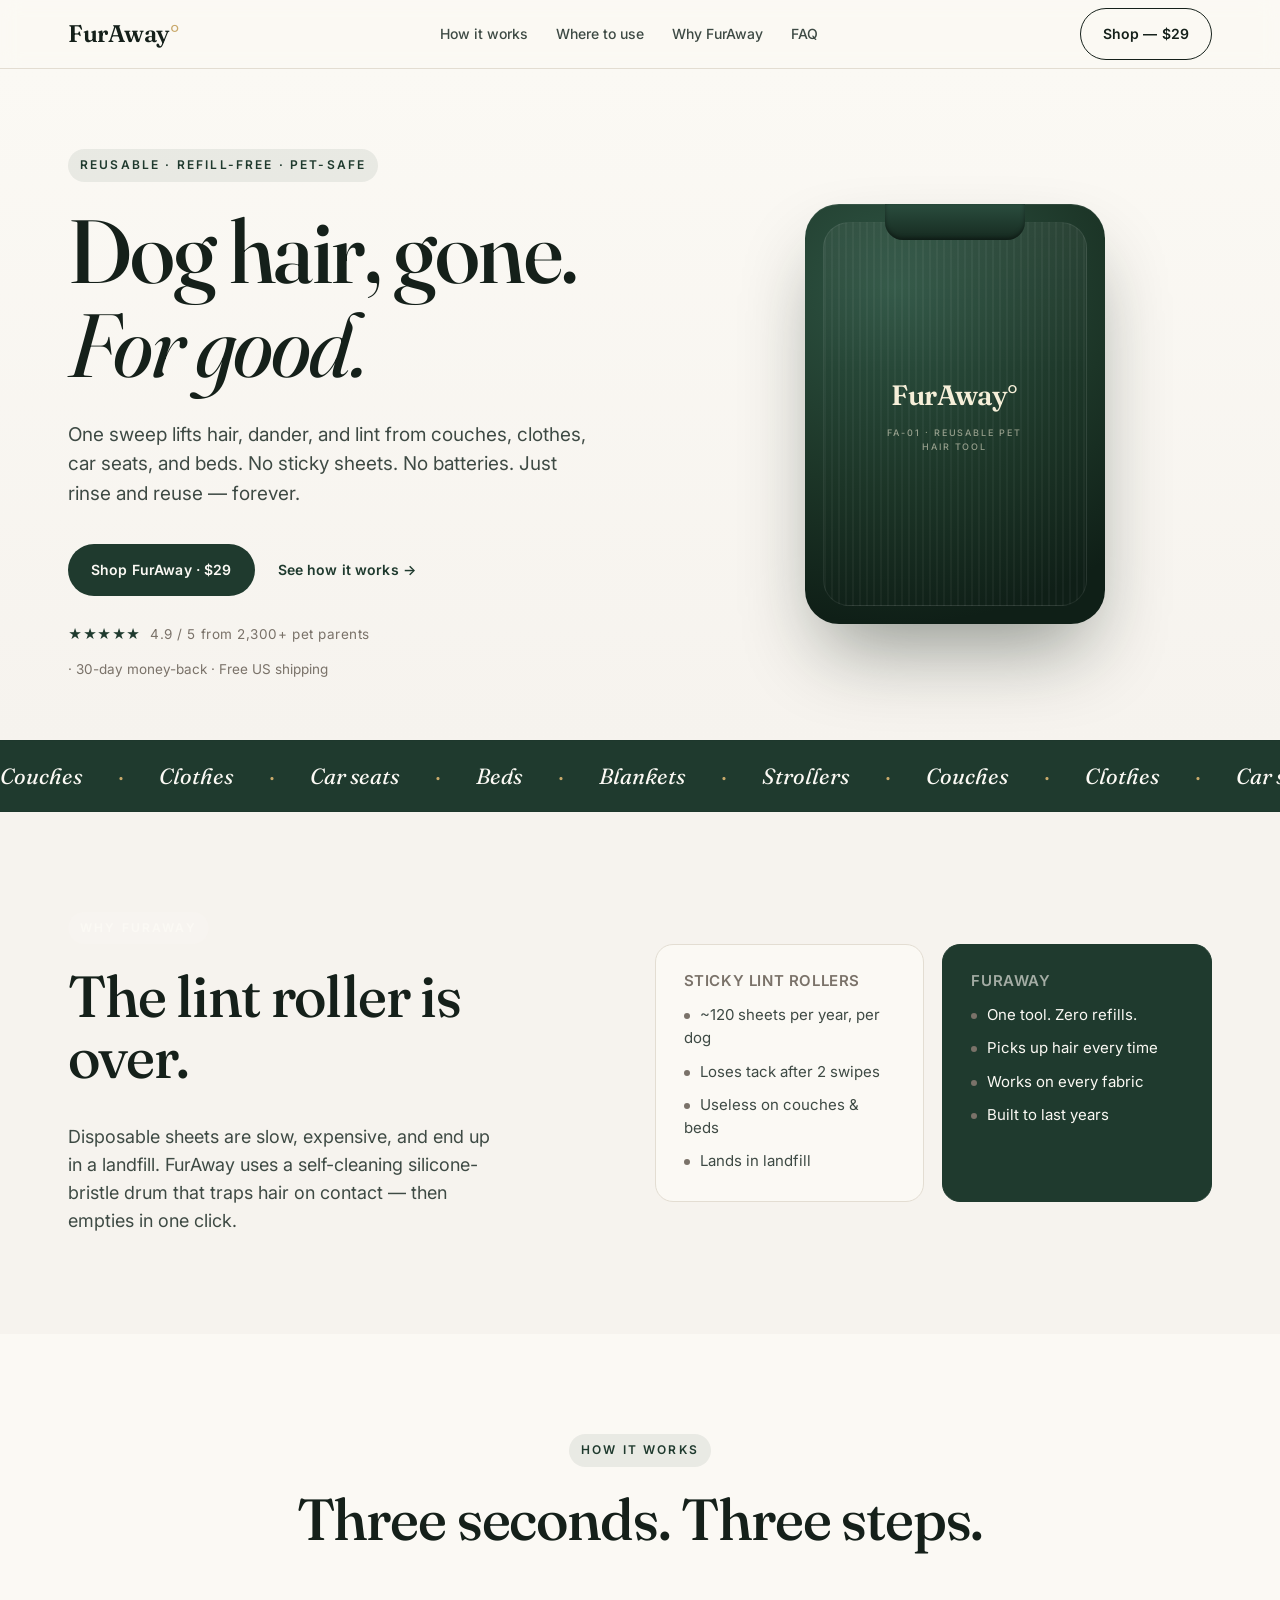
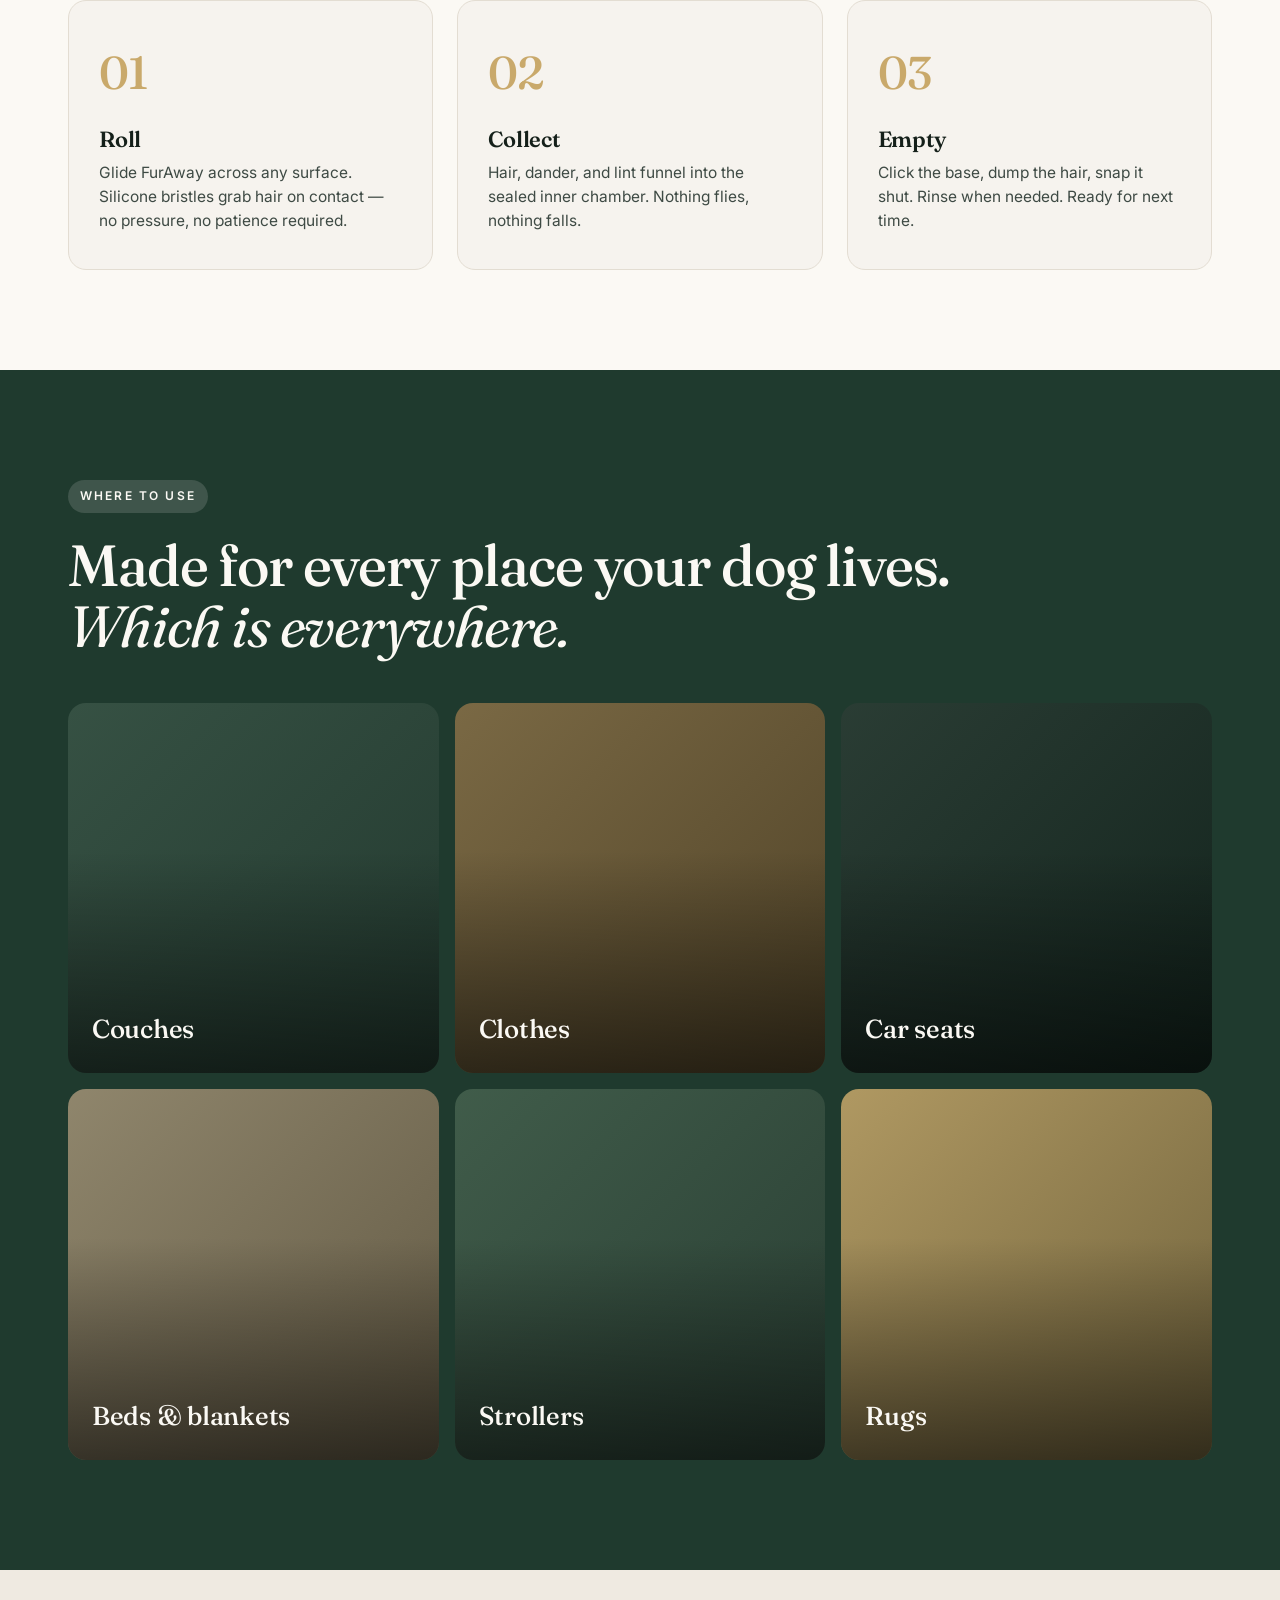
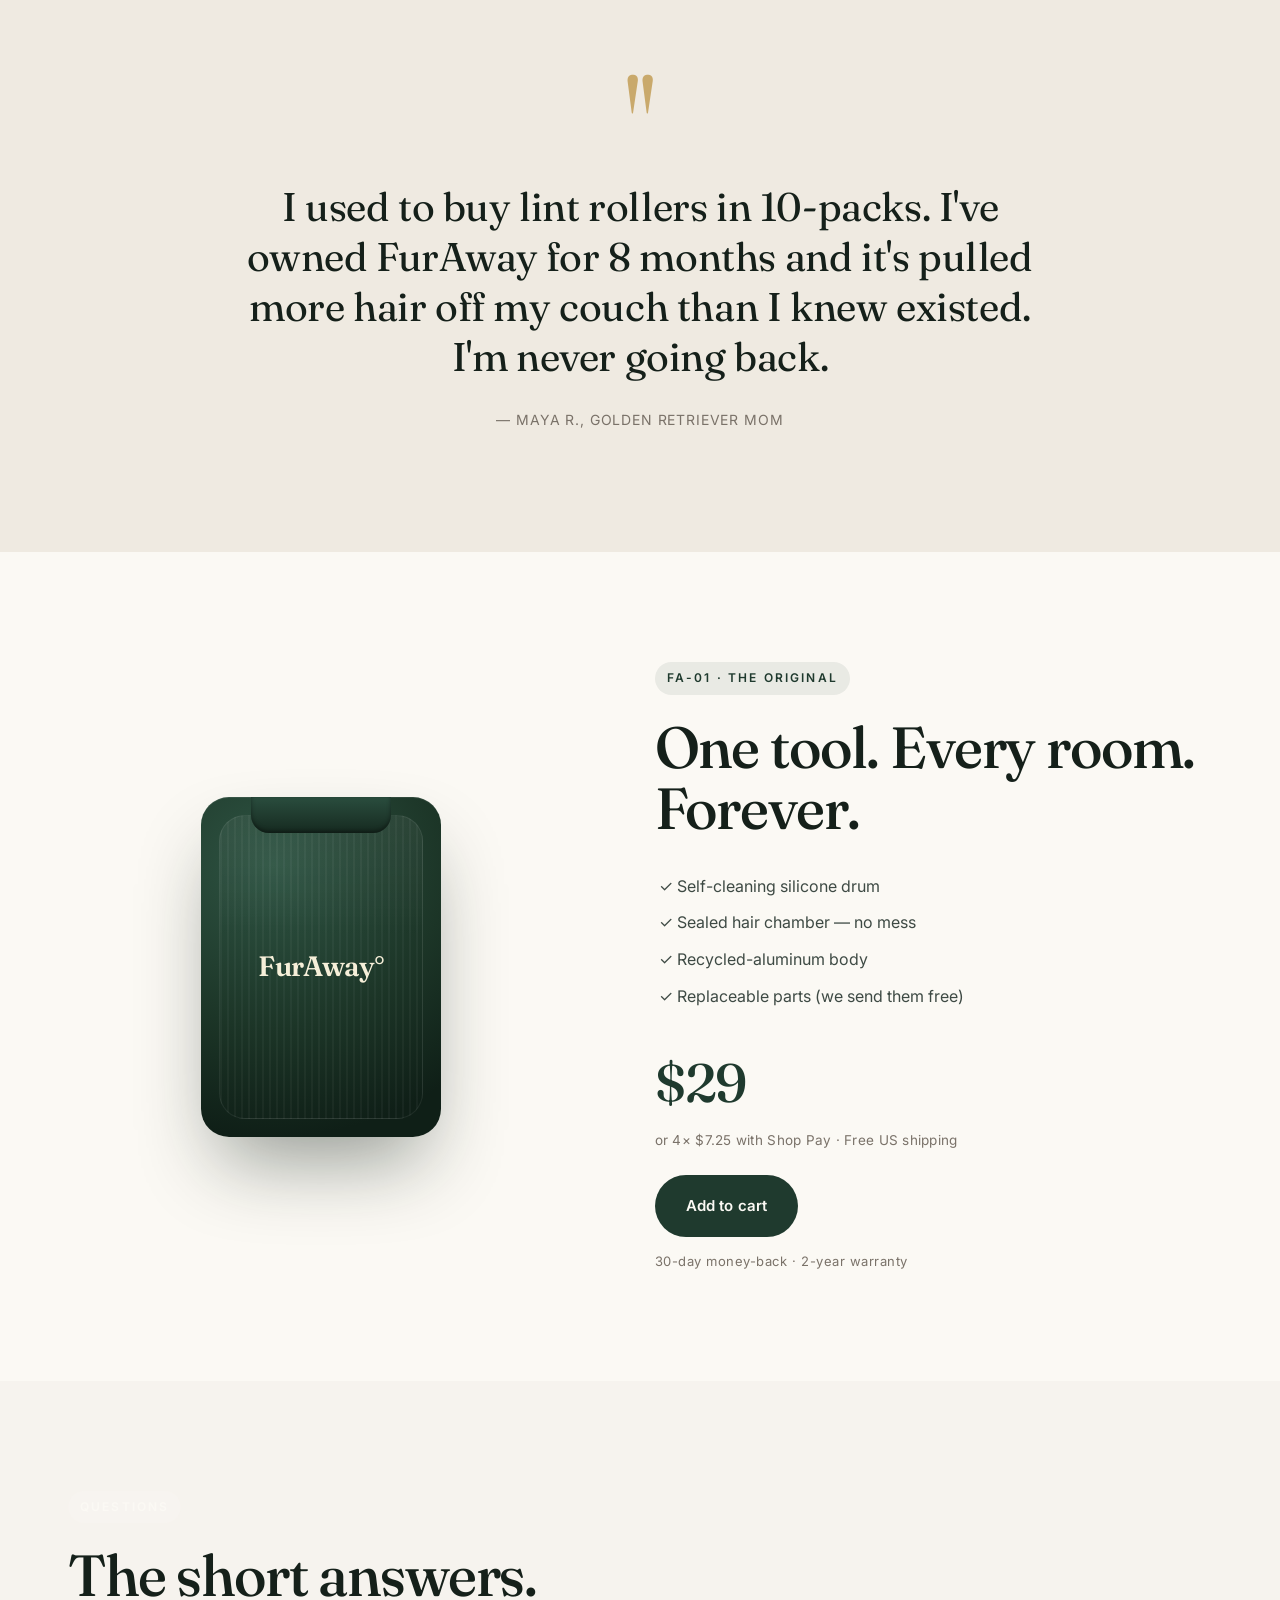
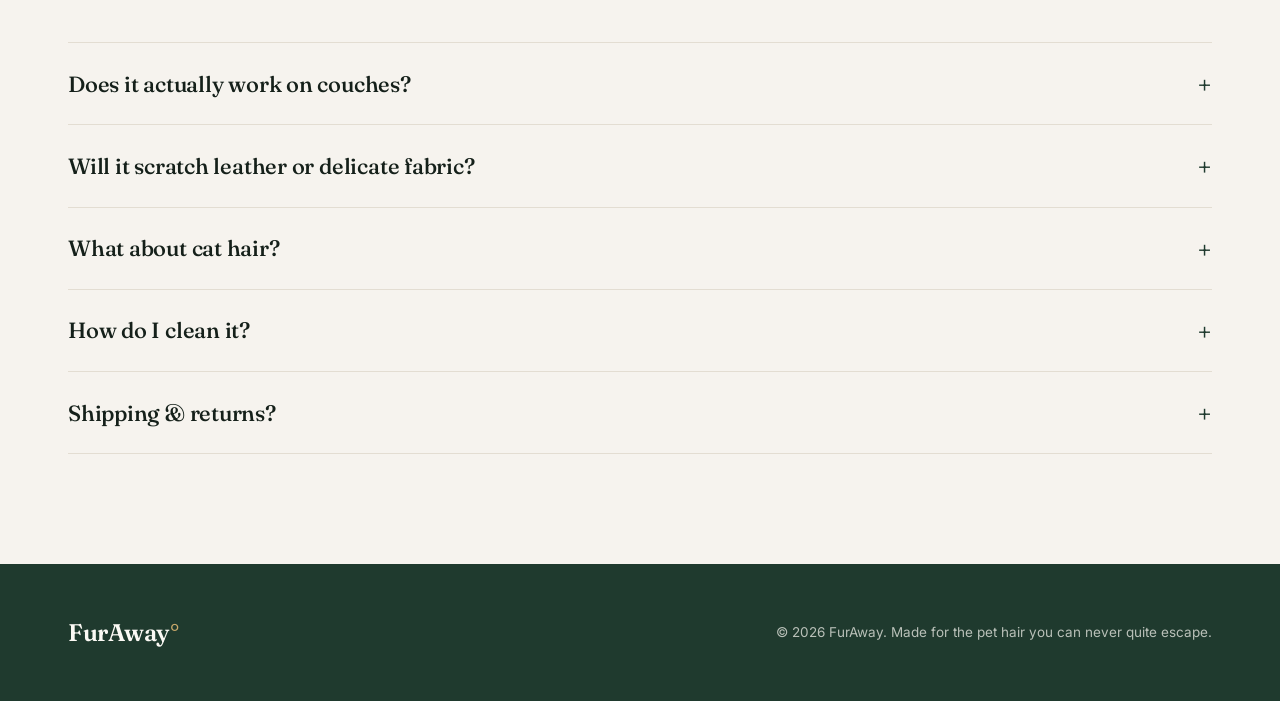
==== index.html @ 3147a6eb "Initial FurAway landing page" ====
<!doctype html>
<html lang="en">
<head>
<meta charset="utf-8" />
<meta name="viewport" content="width=device-width,initial-scale=1" />
<title>FurAway — The reusable dog hair remover</title>
<meta name="description" content="Lift dog hair, dander, and lint from couches, clothes, car seats, and beds. One reusable tool. Zero refills. Designed for everyday resets." />
<meta property="og:title" content="FurAway — Reusable dog hair remover" />
<meta property="og:description" content="One reusable tool. Zero refills. Lift dog hair from anywhere." />
<meta name="theme-color" content="#1f3a2e" />
<link rel="preconnect" href="https://fonts.googleapis.com">
<link rel="preconnect" href="https://fonts.gstatic.com" crossorigin>
<link href="https://fonts.googleapis.com/css2?family=Fraunces:opsz,wght@9..144,400;9..144,500;9..144,600;9..144,700&family=Inter:wght@400;500;600&display=swap" rel="stylesheet">
<link rel="stylesheet" href="styles.css" />
</head>
<body>

<header class="nav">
  <div class="wrap nav__inner">
    <a href="#" class="brand">FurAway<span>°</span></a>
    <nav class="nav__links" aria-label="Primary">
      <a href="#how">How it works</a>
      <a href="#uses">Where to use</a>
      <a href="#why">Why FurAway</a>
      <a href="#faq">FAQ</a>
    </nav>
    <a href="#buy" class="btn btn--ghost">Shop — $29</a>
  </div>
</header>

<main>

  <section class="hero">
    <div class="wrap hero__grid">
      <div class="hero__copy">
        <span class="eyebrow">Reusable · Refill-free · Pet-safe</span>
        <h1>Dog hair, gone.<br/><em>For good.</em></h1>
        <p class="lede">One sweep lifts hair, dander, and lint from couches, clothes, car seats, and beds. No sticky sheets. No batteries. Just rinse and reuse — forever.</p>
        <div class="cta">
          <a href="#buy" class="btn btn--primary">Shop FurAway · $29</a>
          <a href="#how" class="btn btn--text">See how it works →</a>
        </div>
        <ul class="trust">
          <li>★★★★★ <span>4.9 / 5 from 2,300+ pet parents</span></li>
          <li>· 30-day money-back · Free US shipping</li>
        </ul>
      </div>
      <div class="hero__art" aria-hidden="true">
        <div class="hero__product">
          <div class="hero__product-tube"></div>
          <div class="hero__product-cap"></div>
          <div class="hero__product-label">FurAway°<br/><span>FA-01 · Reusable Pet Hair Tool</span></div>
        </div>
      </div>
    </div>
  </section>

  <section class="marquee" aria-hidden="true">
    <div class="marquee__track">
      <span>Couches</span><span>·</span><span>Clothes</span><span>·</span><span>Car seats</span><span>·</span><span>Beds</span><span>·</span><span>Blankets</span><span>·</span><span>Strollers</span><span>·</span><span>Couches</span><span>·</span><span>Clothes</span><span>·</span><span>Car seats</span><span>·</span><span>Beds</span><span>·</span><span>Blankets</span><span>·</span><span>Strollers</span>
    </div>
  </section>

  <section id="why" class="why">
    <div class="wrap why__grid">
      <div class="why__head">
        <span class="eyebrow eyebrow--dark">Why FurAway</span>
        <h2>The lint roller is over.</h2>
        <p>Disposable sheets are slow, expensive, and end up in a landfill. FurAway uses a self-cleaning silicone-bristle drum that traps hair on contact — then empties in one click.</p>
      </div>
      <div class="why__compare">
        <div class="compare compare--bad">
          <h3>Sticky lint rollers</h3>
          <ul>
            <li>~120 sheets per year, per dog</li>
            <li>Loses tack after 2 swipes</li>
            <li>Useless on couches & beds</li>
            <li>Lands in landfill</li>
          </ul>
        </div>
        <div class="compare compare--good">
          <h3>FurAway</h3>
          <ul>
            <li>One tool. Zero refills.</li>
            <li>Picks up hair every time</li>
            <li>Works on every fabric</li>
            <li>Built to last years</li>
          </ul>
        </div>
      </div>
    </div>
  </section>

  <section id="how" class="how">
    <div class="wrap">
      <span class="eyebrow">How it works</span>
      <h2>Three seconds. Three steps.</h2>
      <div class="how__grid">
        <article class="step">
          <div class="step__num">01</div>
          <h3>Roll</h3>
          <p>Glide FurAway across any surface. Silicone bristles grab hair on contact — no pressure, no patience required.</p>
        </article>
        <article class="step">
          <div class="step__num">02</div>
          <h3>Collect</h3>
          <p>Hair, dander, and lint funnel into the sealed inner chamber. Nothing flies, nothing falls.</p>
        </article>
        <article class="step">
          <div class="step__num">03</div>
          <h3>Empty</h3>
          <p>Click the base, dump the hair, snap it shut. Rinse when needed. Ready for next time.</p>
        </article>
      </div>
    </div>
  </section>

  <section id="uses" class="uses">
    <div class="wrap">
      <span class="eyebrow eyebrow--dark">Where to use</span>
      <h2>Made for every place your dog lives.<br/><em>Which is everywhere.</em></h2>
      <div class="uses__grid">
        <div class="use use--couch"><span>Couches</span></div>
        <div class="use use--clothes"><span>Clothes</span></div>
        <div class="use use--car"><span>Car seats</span></div>
        <div class="use use--bed"><span>Beds & blankets</span></div>
        <div class="use use--stroller"><span>Strollers</span></div>
        <div class="use use--rugs"><span>Rugs</span></div>
      </div>
    </div>
  </section>

  <section class="quote">
    <div class="wrap">
      <p class="quote__mark">"</p>
      <blockquote>I used to buy lint rollers in 10-packs. I've owned FurAway for 8 months and it's pulled more hair off my couch than I knew existed. I'm never going back.</blockquote>
      <cite>— Maya R., golden retriever mom</cite>
    </div>
  </section>

  <section id="buy" class="buy">
    <div class="wrap buy__grid">
      <div class="buy__art" aria-hidden="true">
        <div class="hero__product hero__product--small">
          <div class="hero__product-tube"></div>
          <div class="hero__product-cap"></div>
          <div class="hero__product-label">FurAway°</div>
        </div>
      </div>
      <div class="buy__copy">
        <span class="eyebrow">FA-01 · The original</span>
        <h2>One tool. Every room. Forever.</h2>
        <ul class="features">
          <li>✓ Self-cleaning silicone drum</li>
          <li>✓ Sealed hair chamber — no mess</li>
          <li>✓ Recycled-aluminum body</li>
          <li>✓ Replaceable parts (we send them free)</li>
        </ul>
        <div class="price">
          <span class="price__amount">$29</span>
          <span class="price__sub">or 4× $7.25 with Shop Pay · Free US shipping</span>
        </div>
        <a href="#" class="btn btn--primary btn--lg">Add to cart</a>
        <p class="guarantee">30-day money-back · 2-year warranty</p>
      </div>
    </div>
  </section>

  <section id="faq" class="faq">
    <div class="wrap">
      <span class="eyebrow eyebrow--dark">Questions</span>
      <h2>The short answers.</h2>
      <details><summary>Does it actually work on couches?</summary><p>Yes — that's what we built it for. The silicone drum gets into woven and microfiber surfaces in a way sticky sheets physically can't.</p></details>
      <details><summary>Will it scratch leather or delicate fabric?</summary><p>No. The bristles are food-grade silicone — soft on every surface we've tested, including suede, leather, and cashmere.</p></details>
      <details><summary>What about cat hair?</summary><p>Same tool, same magic. Works on any pet hair.</p></details>
      <details><summary>How do I clean it?</summary><p>Click the base to dump. Rinse under warm water once a month. That's it.</p></details>
      <details><summary>Shipping & returns?</summary><p>Free US shipping, ships in 1 business day. 30-day money-back if it doesn't earn its spot in your home.</p></details>
    </div>
  </section>

</main>

<footer class="foot">
  <div class="wrap foot__inner">
    <div class="brand">FurAway<span>°</span></div>
    <p>© <span id="yr"></span> FurAway. Made for the pet hair you can never quite escape.</p>
  </div>
</footer>

<script>document.getElementById('yr').textContent = new Date().getFullYear();</script>
</body>
</html>
---- styles.css ----
:root{
  --bg:#f6f3ee;
  --bg-2:#efeae1;
  --ink:#15201a;
  --ink-soft:#3e4a44;
  --muted:#7a7269;
  --green:#1f3a2e;
  --green-2:#2a5142;
  --cream:#fbf9f4;
  --line:#e3ddd2;
  --accent:#c9a96b;
  --radius:18px;
  --maxw:1200px;
}
*{box-sizing:border-box;margin:0;padding:0}
html,body{background:var(--cream);color:var(--ink);-webkit-font-smoothing:antialiased}
body{font-family:'Inter',system-ui,sans-serif;font-size:17px;line-height:1.55}
img{max-width:100%;display:block}
a{color:inherit;text-decoration:none}
em{font-style:italic;font-family:'Fraunces',serif;font-weight:400}

.wrap{max-width:var(--maxw);margin:0 auto;padding:0 28px}

h1,h2,h3{font-family:'Fraunces',serif;font-weight:500;letter-spacing:-0.02em;line-height:1.05}
h1{font-size:clamp(48px,7vw,92px)}
h2{font-size:clamp(34px,4.6vw,58px);margin-bottom:.6em}
h3{font-size:22px;font-weight:600;letter-spacing:-0.01em}

.eyebrow{display:inline-block;font-size:12px;font-weight:600;letter-spacing:.18em;text-transform:uppercase;color:var(--green);background:rgba(31,58,46,.08);padding:7px 12px;border-radius:999px;margin-bottom:22px}
.eyebrow--dark{color:var(--cream);background:rgba(251,249,244,.14)}

/* Nav */
.nav{position:sticky;top:0;z-index:50;background:rgba(251,249,244,.85);backdrop-filter:saturate(140%) blur(10px);border-bottom:1px solid var(--line)}
.nav__inner{display:flex;align-items:center;justify-content:space-between;height:68px}
.brand{font-family:'Fraunces',serif;font-size:24px;font-weight:600;letter-spacing:-.02em}
.brand span{color:var(--accent)}
.nav__links{display:flex;gap:28px;font-size:14px;font-weight:500;color:var(--ink-soft)}
.nav__links a:hover{color:var(--green)}
@media (max-width:780px){.nav__links{display:none}}

/* Buttons */
.btn{display:inline-flex;align-items:center;gap:10px;padding:14px 22px;border-radius:999px;font-weight:600;font-size:14px;letter-spacing:.01em;transition:transform .15s ease, background .2s ease;border:1px solid transparent;white-space:nowrap}
.btn:hover{transform:translateY(-1px)}
.btn--primary{background:var(--green);color:var(--cream)}
.btn--primary:hover{background:var(--green-2)}
.btn--ghost{border-color:var(--ink);color:var(--ink)}
.btn--ghost:hover{background:var(--ink);color:var(--cream)}
.btn--text{color:var(--green);padding:14px 4px}
.btn--text:hover{color:var(--ink)}
.btn--lg{padding:18px 30px;font-size:15px}

/* Hero */
.hero{padding:80px 0 60px;background:linear-gradient(180deg,var(--cream) 0%,var(--bg) 100%)}
.hero__grid{display:grid;grid-template-columns:1.05fr .95fr;gap:60px;align-items:center}
.hero h1{margin-bottom:28px}
.lede{font-size:19px;color:var(--ink-soft);max-width:520px;margin-bottom:36px}
.cta{display:flex;gap:18px;align-items:center;flex-wrap:wrap;margin-bottom:28px}
.trust{list-style:none;display:flex;gap:14px;flex-wrap:wrap;color:var(--muted);font-size:13.5px}
.trust li:first-child{color:var(--green);font-weight:600;letter-spacing:.04em}
.trust span{color:var(--muted);font-weight:400;margin-left:6px}
@media (max-width:880px){.hero__grid{grid-template-columns:1fr;gap:40px}}

/* Product mockup */
.hero__art{display:flex;justify-content:center;align-items:center}
.hero__product{position:relative;width:300px;height:420px;border-radius:34px;background:radial-gradient(120% 80% at 30% 20%,#2f5544 0%,#1c3527 60%,#0f1f17 100%);box-shadow:0 40px 80px -20px rgba(15,31,23,.45),inset 0 1px 0 rgba(255,255,255,.08);overflow:hidden}
.hero__product--small{width:240px;height:340px;border-radius:28px}
.hero__product-tube{position:absolute;inset:18px;border-radius:26px;background:linear-gradient(180deg,rgba(255,255,255,.06),rgba(255,255,255,0) 40%),repeating-linear-gradient(90deg,rgba(255,255,255,.04) 0 2px,transparent 2px 7px);border:1px solid rgba(255,255,255,.07)}
.hero__product-cap{position:absolute;top:0;left:50%;transform:translateX(-50%);width:140px;height:36px;background:linear-gradient(180deg,#2a4d3e,#162a20);border-radius:0 0 18px 18px;box-shadow:inset 0 -2px 4px rgba(0,0,0,.4)}
.hero__product-label{position:absolute;left:50%;top:50%;transform:translate(-50%,-50%);color:#f6efd9;text-align:center;font-family:'Fraunces',serif;font-size:28px;font-weight:600;letter-spacing:-.02em}
.hero__product-label span{display:block;margin-top:8px;font-family:'Inter',sans-serif;font-size:9px;letter-spacing:.22em;font-weight:500;color:rgba(246,239,217,.55);text-transform:uppercase}

/* Marquee */
.marquee{background:var(--green);color:var(--cream);overflow:hidden;padding:18px 0;border-top:1px solid rgba(0,0,0,.05);border-bottom:1px solid rgba(0,0,0,.05)}
.marquee__track{display:flex;gap:36px;font-family:'Fraunces',serif;font-size:22px;font-style:italic;white-space:nowrap;animation:scroll 28s linear infinite}
.marquee__track span:nth-child(even){color:var(--accent);font-style:normal}
@keyframes scroll{from{transform:translateX(0)}to{transform:translateX(-50%)}}

/* Why */
.why{padding:100px 0;background:var(--bg)}
.why__grid{display:grid;grid-template-columns:1fr 1.1fr;gap:80px;align-items:center}
.why__head p{color:var(--ink-soft);font-size:18px;max-width:440px;margin-top:18px}
.why__compare{display:grid;grid-template-columns:1fr 1fr;gap:18px}
.compare{padding:28px;border-radius:var(--radius);background:var(--cream);border:1px solid var(--line)}
.compare h3{margin-bottom:14px;font-family:'Inter',sans-serif;font-size:15px;font-weight:600;letter-spacing:.04em;text-transform:uppercase;color:var(--muted)}
.compare ul{list-style:none;display:flex;flex-direction:column;gap:10px;font-size:15px;color:var(--ink-soft)}
.compare ul li::before{content:"";display:inline-block;width:6px;height:6px;border-radius:50%;margin-right:10px;vertical-align:middle;background:var(--muted)}
.compare--good{background:var(--green);color:var(--cream);border-color:var(--green)}
.compare--good h3{color:rgba(251,249,244,.6)}
.compare--good ul{color:var(--cream)}
.compare--good li::before{background:var(--accent)}
@media (max-width:880px){.why__grid{grid-template-columns:1fr;gap:40px}.why__compare{grid-template-columns:1fr}}

/* How */
.how{padding:100px 0;text-align:center}
.how__grid{display:grid;grid-template-columns:repeat(3,1fr);gap:24px;margin-top:50px;text-align:left}
.step{padding:36px 30px;background:var(--bg);border-radius:var(--radius);border:1px solid var(--line)}
.step__num{font-family:'Fraunces',serif;font-size:46px;font-weight:500;color:var(--accent);margin-bottom:20px;letter-spacing:-.02em}
.step h3{margin-bottom:10px}
.step p{color:var(--ink-soft);font-size:15.5px}
@media (max-width:880px){.how__grid{grid-template-columns:1fr}}

/* Uses */
.uses{padding:110px 0;background:var(--green);color:var(--cream)}
.uses h2{color:var(--cream)}
.uses__grid{display:grid;grid-template-columns:repeat(3,1fr);gap:16px;margin-top:46px}
.use{aspect-ratio:1/1;border-radius:var(--radius);padding:24px;display:flex;align-items:flex-end;position:relative;overflow:hidden;color:var(--cream);font-family:'Fraunces',serif;font-size:26px;font-weight:500;letter-spacing:-.01em}
.use::before{content:"";position:absolute;inset:0;opacity:.85}
.use::after{content:"";position:absolute;inset:0;background:linear-gradient(180deg,transparent 40%,rgba(0,0,0,.55) 100%)}
.use span{position:relative;z-index:1}
.use--couch::before{background:linear-gradient(135deg,#3a5547,#243a30)}
.use--clothes::before{background:linear-gradient(135deg,#8a7148,#594527)}
.use--car::before{background:linear-gradient(135deg,#2c3d35,#11201a)}
.use--bed::before{background:linear-gradient(135deg,#a39377,#6e5f48)}
.use--stroller::before{background:linear-gradient(135deg,#46624f,#2b3f34)}
.use--rugs::before{background:linear-gradient(135deg,#c9a96b,#7e6a3f)}
@media (max-width:880px){.uses__grid{grid-template-columns:repeat(2,1fr)}}

/* Quote */
.quote{padding:120px 0;background:var(--bg-2);text-align:center}
.quote__mark{font-family:'Fraunces',serif;font-size:120px;line-height:.6;color:var(--accent);margin-bottom:20px}
blockquote{font-family:'Fraunces',serif;font-size:clamp(26px,3.4vw,40px);font-weight:400;line-height:1.25;max-width:820px;margin:0 auto 24px;letter-spacing:-.01em}
cite{font-style:normal;font-size:14px;letter-spacing:.06em;text-transform:uppercase;color:var(--muted)}

/* Buy */
.buy{padding:110px 0;background:var(--cream)}
.buy__grid{display:grid;grid-template-columns:1fr 1.1fr;gap:80px;align-items:center}
.buy__art{display:flex;justify-content:center}
.features{list-style:none;display:flex;flex-direction:column;gap:12px;margin:18px 0 32px;font-size:16px;color:var(--ink-soft)}
.features li{padding-left:4px}
.price{margin-bottom:24px}
.price__amount{font-family:'Fraunces',serif;font-size:54px;font-weight:500;color:var(--green);letter-spacing:-.02em}
.price__sub{display:block;font-size:13.5px;color:var(--muted);margin-top:6px;letter-spacing:.02em}
.guarantee{margin-top:14px;font-size:13px;color:var(--muted);letter-spacing:.04em}
@media (max-width:880px){.buy__grid{grid-template-columns:1fr;gap:40px}}

/* FAQ */
.faq{padding:110px 0;background:var(--bg)}
.faq h2{margin-bottom:36px}
details{border-top:1px solid var(--line);padding:22px 0;cursor:pointer}
details:last-of-type{border-bottom:1px solid var(--line)}
summary{font-family:'Fraunces',serif;font-size:22px;font-weight:500;letter-spacing:-.01em;list-style:none;display:flex;justify-content:space-between;align-items:center}
summary::after{content:"+";font-family:'Inter',sans-serif;font-size:24px;font-weight:300;color:var(--green);transition:transform .2s}
details[open] summary::after{transform:rotate(45deg)}
details p{margin-top:14px;color:var(--ink-soft);max-width:760px;font-size:16px}

/* Footer */
.foot{background:var(--green);color:rgba(251,249,244,.7);padding:50px 0}
.foot__inner{display:flex;justify-content:space-between;align-items:center;gap:20px;flex-wrap:wrap}
.foot .brand{color:var(--cream)}
.foot p{font-size:13.5px}
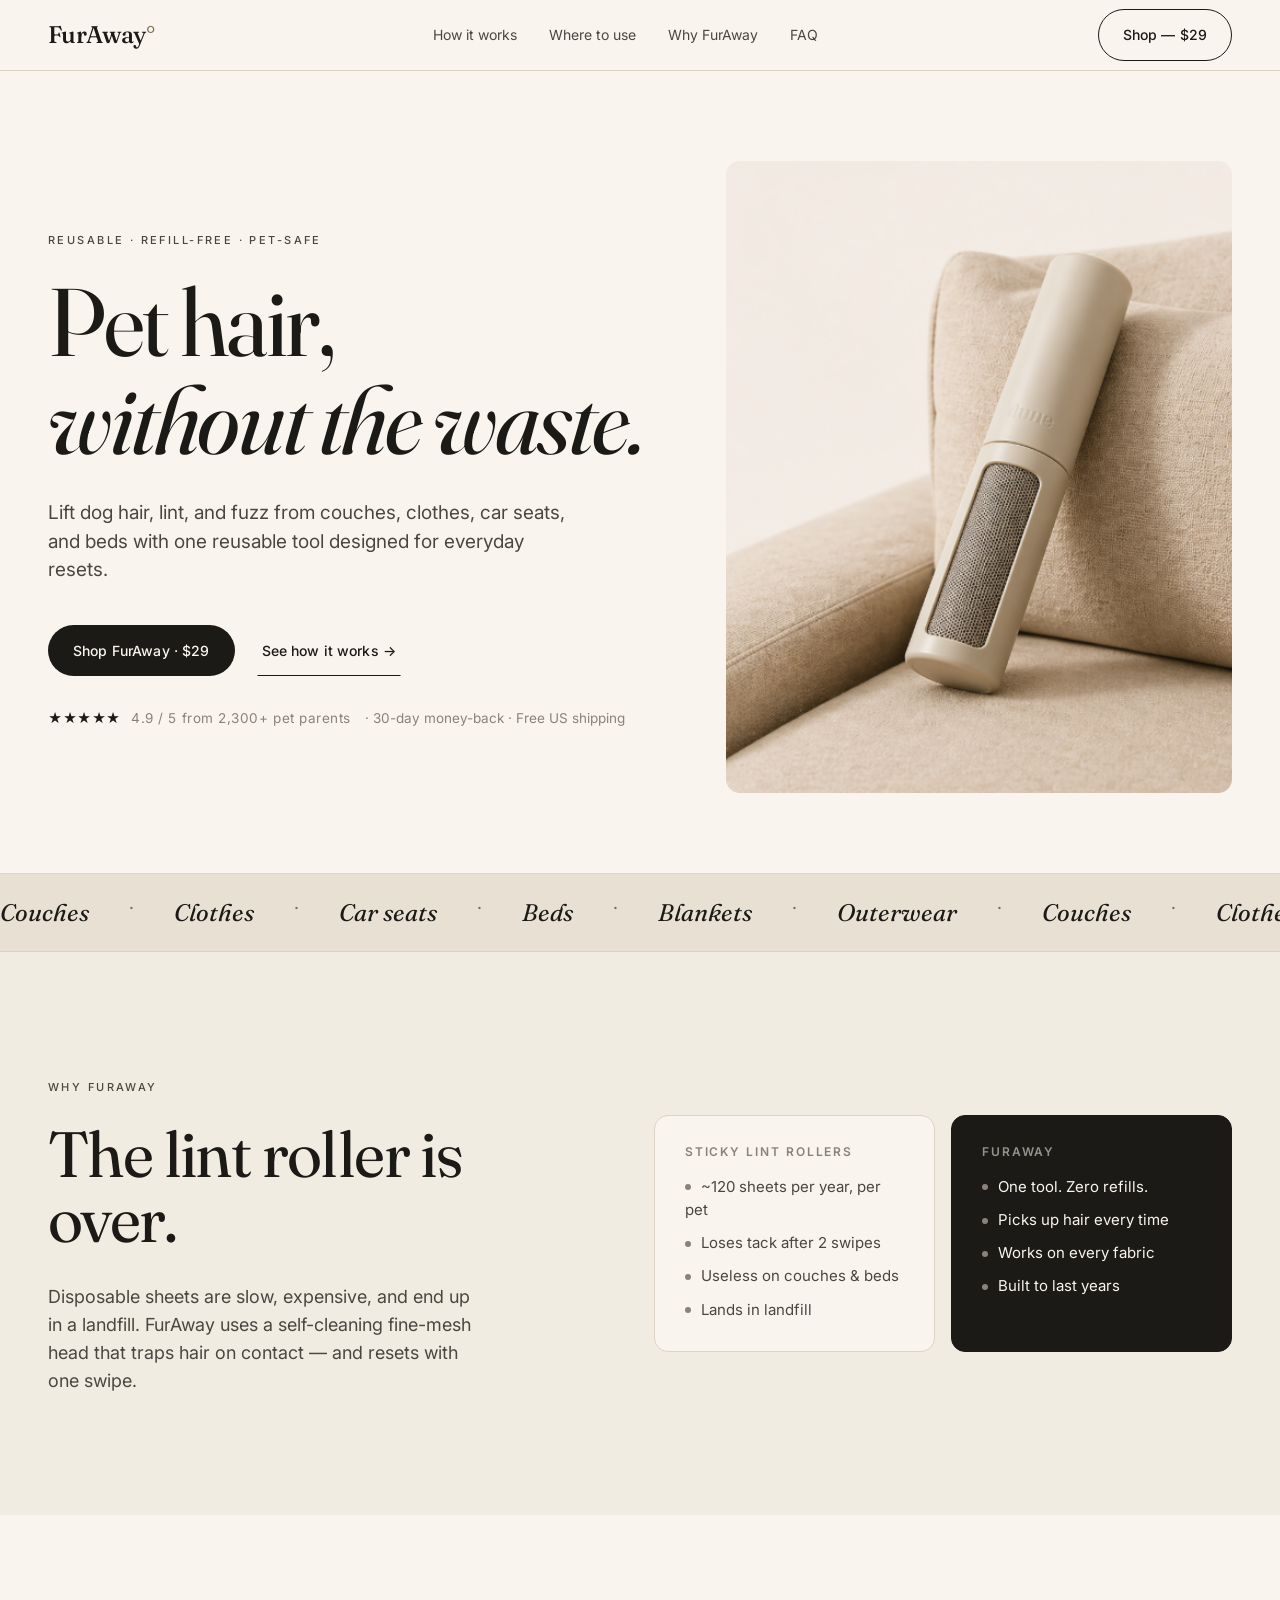
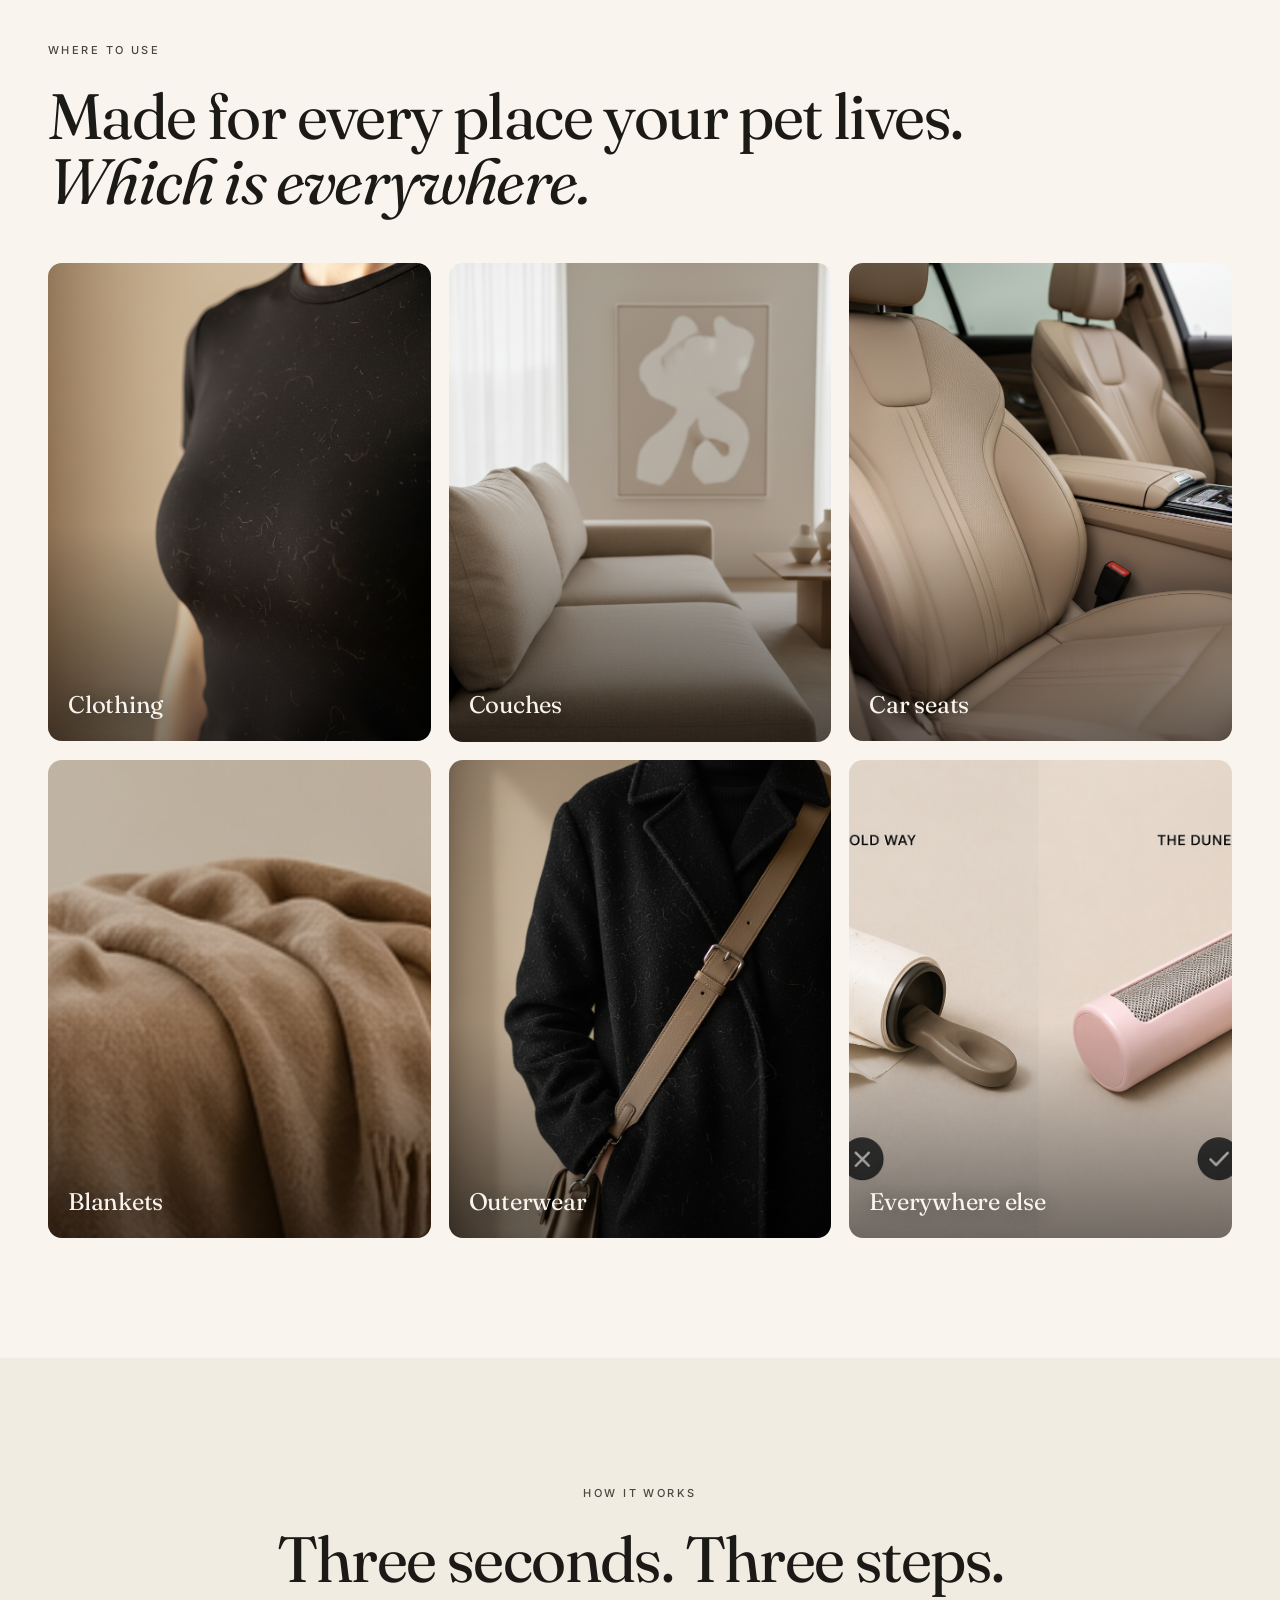
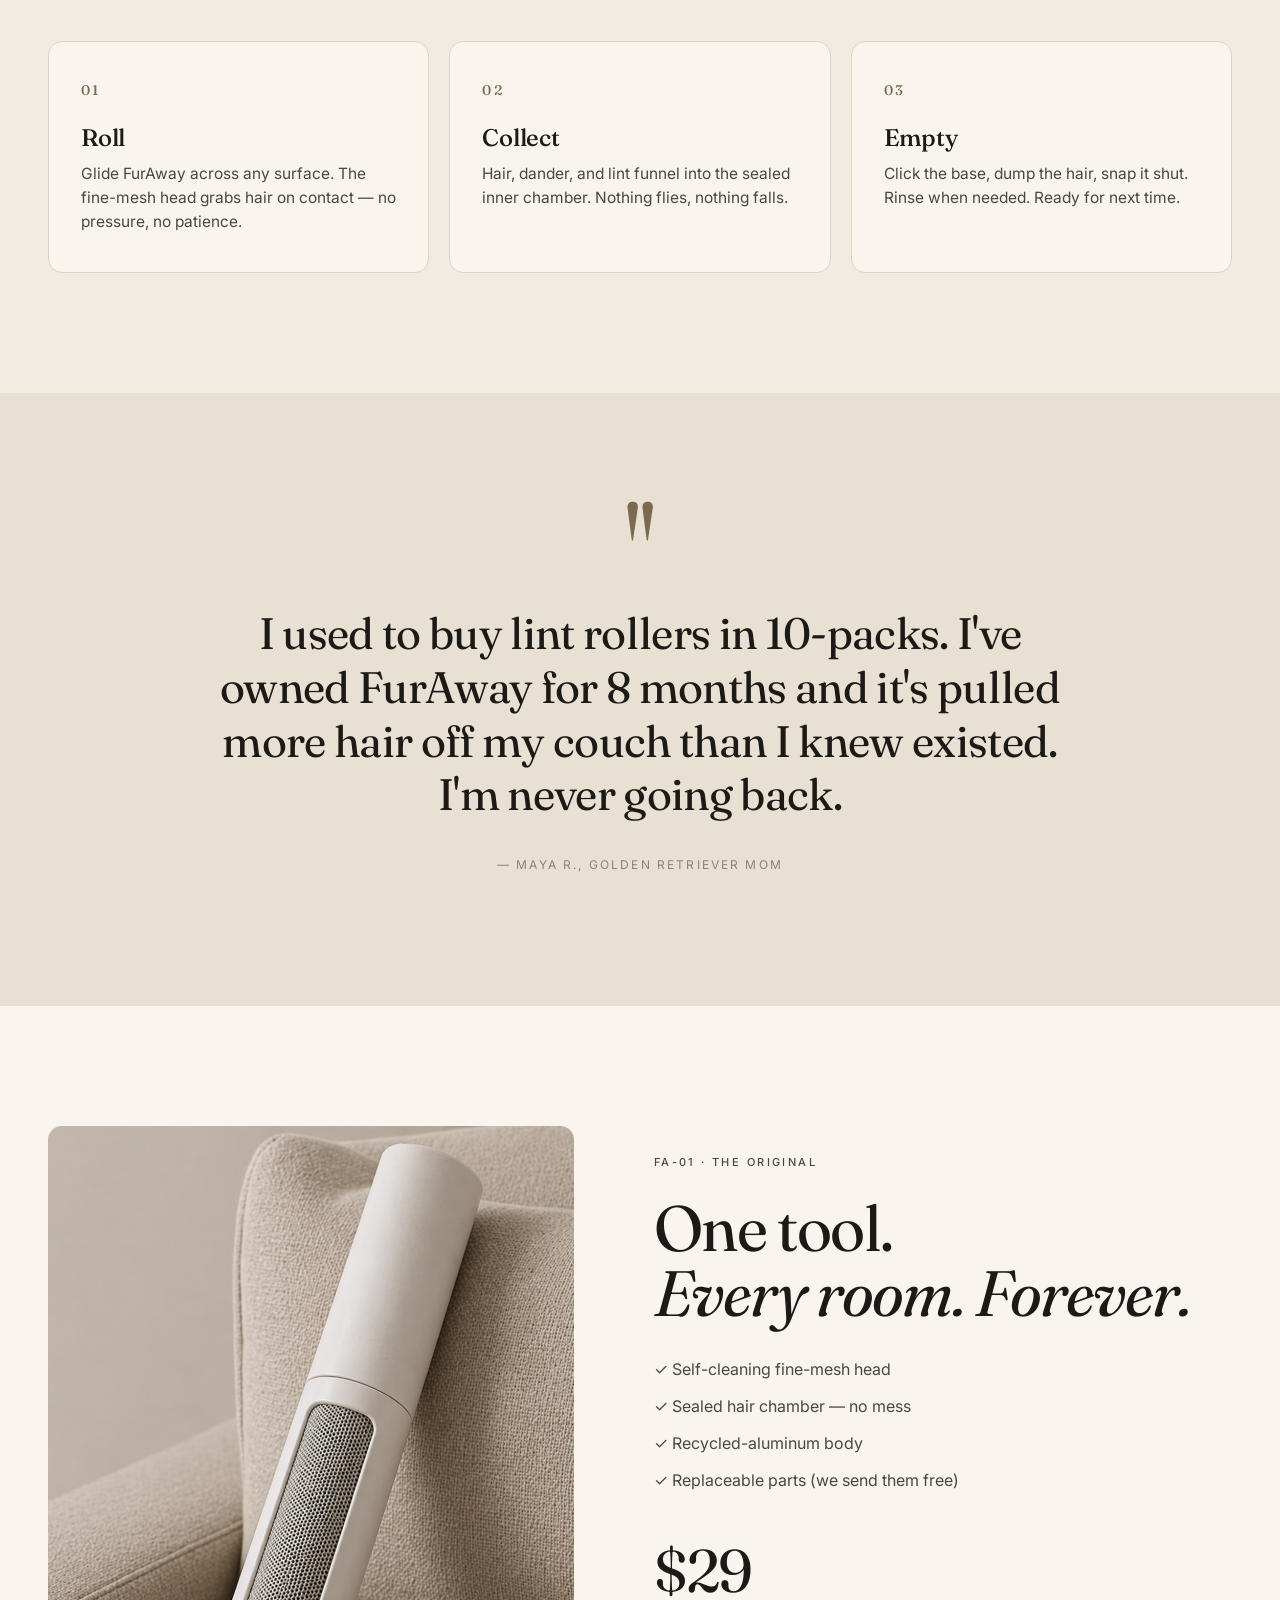
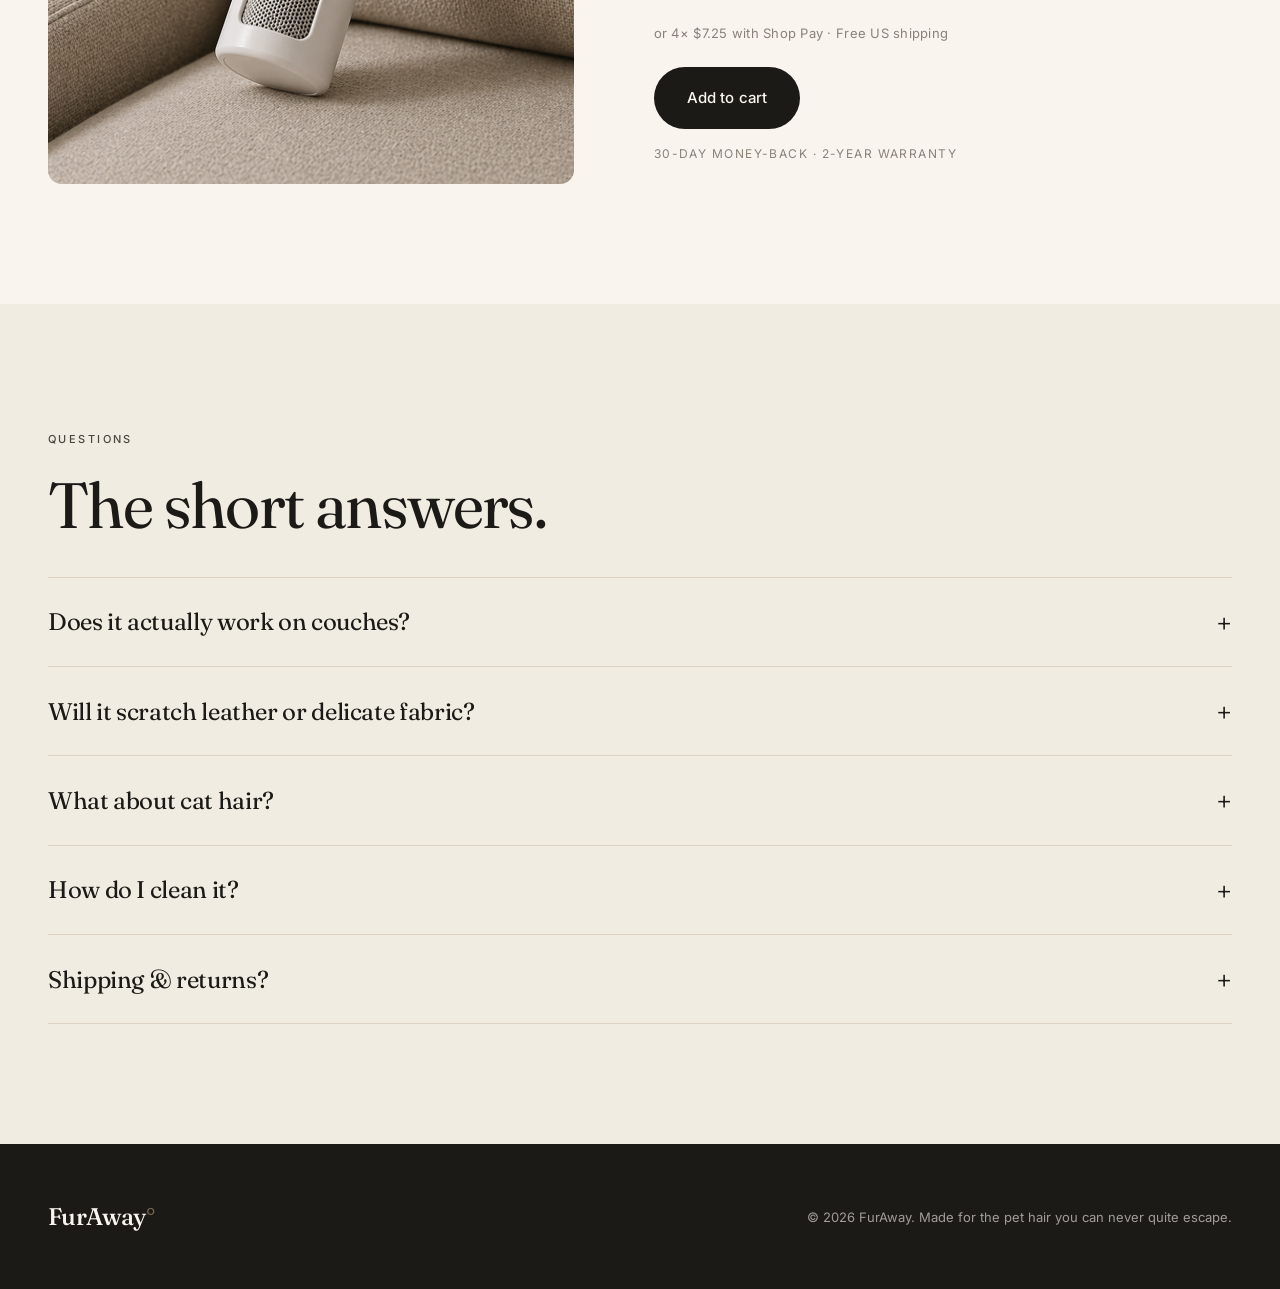
==== commit 97c20e0d: "Add product imagery and retune palette to cream/beige aesthetic" ====
--- a/index.html
+++ b/index.html
@@ -3,14 +3,15 @@
 <head>
 <meta charset="utf-8" />
 <meta name="viewport" content="width=device-width,initial-scale=1" />
-<title>FurAway — The reusable dog hair remover</title>
-<meta name="description" content="Lift dog hair, dander, and lint from couches, clothes, car seats, and beds. One reusable tool. Zero refills. Designed for everyday resets." />
-<meta property="og:title" content="FurAway — Reusable dog hair remover" />
-<meta property="og:description" content="One reusable tool. Zero refills. Lift dog hair from anywhere." />
-<meta name="theme-color" content="#1f3a2e" />
+<title>FurAway — The reusable pet hair remover</title>
+<meta name="description" content="Lift dog hair, dander, and lint from couches, clothes, car seats, and beds. One reusable tool. Zero refills." />
+<meta property="og:title" content="FurAway — Reusable pet hair remover" />
+<meta property="og:description" content="One reusable tool. Zero refills. Lift pet hair from anywhere." />
+<meta property="og:image" content="img/hero.png" />
+<meta name="theme-color" content="#e8e0d3" />
 <link rel="preconnect" href="https://fonts.googleapis.com">
 <link rel="preconnect" href="https://fonts.gstatic.com" crossorigin>
-<link href="https://fonts.googleapis.com/css2?family=Fraunces:opsz,wght@9..144,400;9..144,500;9..144,600;9..144,700&family=Inter:wght@400;500;600&display=swap" rel="stylesheet">
+<link href="https://fonts.googleapis.com/css2?family=Fraunces:opsz,wght@9..144,400;9..144,500;9..144,600&family=Inter:wght@400;500;600&display=swap" rel="stylesheet">
 <link rel="stylesheet" href="styles.css" />
 </head>
 <body>
@@ -34,8 +35,8 @@
     <div class="wrap hero__grid">
       <div class="hero__copy">
         <span class="eyebrow">Reusable · Refill-free · Pet-safe</span>
-        <h1>Dog hair, gone.<br/><em>For good.</em></h1>
-        <p class="lede">One sweep lifts hair, dander, and lint from couches, clothes, car seats, and beds. No sticky sheets. No batteries. Just rinse and reuse — forever.</p>
+        <h1>Pet hair,<br/><em>without the waste.</em></h1>
+        <p class="lede">Lift dog hair, lint, and fuzz from couches, clothes, car seats, and beds with one reusable tool designed for everyday resets.</p>
         <div class="cta">
           <a href="#buy" class="btn btn--primary">Shop FurAway · $29</a>
           <a href="#how" class="btn btn--text">See how it works →</a>
@@ -45,34 +46,30 @@
           <li>· 30-day money-back · Free US shipping</li>
         </ul>
       </div>
-      <div class="hero__art" aria-hidden="true">
-        <div class="hero__product">
-          <div class="hero__product-tube"></div>
-          <div class="hero__product-cap"></div>
-          <div class="hero__product-label">FurAway°<br/><span>FA-01 · Reusable Pet Hair Tool</span></div>
-        </div>
+      <div class="hero__art">
+        <img src="img/hero.png" alt="FurAway reusable pet hair remover on a cream couch" />
       </div>
     </div>
   </section>
 
   <section class="marquee" aria-hidden="true">
     <div class="marquee__track">
-      <span>Couches</span><span>·</span><span>Clothes</span><span>·</span><span>Car seats</span><span>·</span><span>Beds</span><span>·</span><span>Blankets</span><span>·</span><span>Strollers</span><span>·</span><span>Couches</span><span>·</span><span>Clothes</span><span>·</span><span>Car seats</span><span>·</span><span>Beds</span><span>·</span><span>Blankets</span><span>·</span><span>Strollers</span>
+      <span>Couches</span><span>·</span><span>Clothes</span><span>·</span><span>Car seats</span><span>·</span><span>Beds</span><span>·</span><span>Blankets</span><span>·</span><span>Outerwear</span><span>·</span><span>Couches</span><span>·</span><span>Clothes</span><span>·</span><span>Car seats</span><span>·</span><span>Beds</span><span>·</span><span>Blankets</span><span>·</span><span>Outerwear</span>
     </div>
   </section>
 
   <section id="why" class="why">
     <div class="wrap why__grid">
       <div class="why__head">
-        <span class="eyebrow eyebrow--dark">Why FurAway</span>
+        <span class="eyebrow">Why FurAway</span>
         <h2>The lint roller is over.</h2>
-        <p>Disposable sheets are slow, expensive, and end up in a landfill. FurAway uses a self-cleaning silicone-bristle drum that traps hair on contact — then empties in one click.</p>
+        <p>Disposable sheets are slow, expensive, and end up in a landfill. FurAway uses a self-cleaning fine-mesh head that traps hair on contact — and resets with one swipe.</p>
       </div>
       <div class="why__compare">
         <div class="compare compare--bad">
           <h3>Sticky lint rollers</h3>
           <ul>
-            <li>~120 sheets per year, per dog</li>
+            <li>~120 sheets per year, per pet</li>
             <li>Loses tack after 2 swipes</li>
             <li>Useless on couches & beds</li>
             <li>Lands in landfill</li>
@@ -91,6 +88,39 @@
     </div>
   </section>
 
+  <section id="uses" class="uses">
+    <div class="wrap">
+      <span class="eyebrow">Where to use</span>
+      <h2>Made for every place your pet lives.<br/><em>Which is everywhere.</em></h2>
+      <div class="uses__grid">
+        <figure class="use">
+          <img src="img/use1.png" alt="Pet hair on a black t-shirt" />
+          <figcaption>Clothing</figcaption>
+        </figure>
+        <figure class="use">
+          <img src="img/use2.png" alt="Cream couch in a sunlit living room" />
+          <figcaption>Couches</figcaption>
+        </figure>
+        <figure class="use">
+          <img src="img/use3.png" alt="Beige leather car seats" />
+          <figcaption>Car seats</figcaption>
+        </figure>
+        <figure class="use">
+          <img src="img/blanket.png" alt="Brown wool throw blanket" />
+          <figcaption>Blankets</figcaption>
+        </figure>
+        <figure class="use">
+          <img src="img/use4.png" alt="Black wool coat with shoulder bag strap" />
+          <figcaption>Outerwear</figcaption>
+        </figure>
+        <figure class="use">
+          <img src="img/lifestyle.png" alt="FurAway in everyday use" />
+          <figcaption>Everywhere else</figcaption>
+        </figure>
+      </div>
+    </div>
+  </section>
+
   <section id="how" class="how">
     <div class="wrap">
       <span class="eyebrow">How it works</span>
@@ -99,7 +129,7 @@
         <article class="step">
           <div class="step__num">01</div>
           <h3>Roll</h3>
-          <p>Glide FurAway across any surface. Silicone bristles grab hair on contact — no pressure, no patience required.</p>
+          <p>Glide FurAway across any surface. The fine-mesh head grabs hair on contact — no pressure, no patience.</p>
         </article>
         <article class="step">
           <div class="step__num">02</div>
@@ -115,21 +145,6 @@
     </div>
   </section>
 
-  <section id="uses" class="uses">
-    <div class="wrap">
-      <span class="eyebrow eyebrow--dark">Where to use</span>
-      <h2>Made for every place your dog lives.<br/><em>Which is everywhere.</em></h2>
-      <div class="uses__grid">
-        <div class="use use--couch"><span>Couches</span></div>
-        <div class="use use--clothes"><span>Clothes</span></div>
-        <div class="use use--car"><span>Car seats</span></div>
-        <div class="use use--bed"><span>Beds & blankets</span></div>
-        <div class="use use--stroller"><span>Strollers</span></div>
-        <div class="use use--rugs"><span>Rugs</span></div>
-      </div>
-    </div>
-  </section>
-
   <section class="quote">
     <div class="wrap">
       <p class="quote__mark">"</p>
@@ -140,18 +155,14 @@
 
   <section id="buy" class="buy">
     <div class="wrap buy__grid">
-      <div class="buy__art" aria-hidden="true">
-        <div class="hero__product hero__product--small">
-          <div class="hero__product-tube"></div>
-          <div class="hero__product-cap"></div>
-          <div class="hero__product-label">FurAway°</div>
-        </div>
+      <div class="buy__art">
+        <img src="img/roller.png" alt="FurAway roller, full body view" />
       </div>
       <div class="buy__copy">
         <span class="eyebrow">FA-01 · The original</span>
-        <h2>One tool. Every room. Forever.</h2>
+        <h2>One tool.<br/><em>Every room. Forever.</em></h2>
         <ul class="features">
-          <li>✓ Self-cleaning silicone drum</li>
+          <li>✓ Self-cleaning fine-mesh head</li>
           <li>✓ Sealed hair chamber — no mess</li>
           <li>✓ Recycled-aluminum body</li>
           <li>✓ Replaceable parts (we send them free)</li>
@@ -168,10 +179,10 @@
 
   <section id="faq" class="faq">
     <div class="wrap">
-      <span class="eyebrow eyebrow--dark">Questions</span>
+      <span class="eyebrow">Questions</span>
       <h2>The short answers.</h2>
-      <details><summary>Does it actually work on couches?</summary><p>Yes — that's what we built it for. The silicone drum gets into woven and microfiber surfaces in a way sticky sheets physically can't.</p></details>
-      <details><summary>Will it scratch leather or delicate fabric?</summary><p>No. The bristles are food-grade silicone — soft on every surface we've tested, including suede, leather, and cashmere.</p></details>
+      <details><summary>Does it actually work on couches?</summary><p>Yes — that's what we built it for. The mesh head gets into woven and microfiber surfaces in a way sticky sheets physically can't.</p></details>
+      <details><summary>Will it scratch leather or delicate fabric?</summary><p>No. The head is engineered to be soft on every surface we've tested, including suede, leather, and cashmere.</p></details>
       <details><summary>What about cat hair?</summary><p>Same tool, same magic. Works on any pet hair.</p></details>
       <details><summary>How do I clean it?</summary><p>Click the base to dump. Rinse under warm water once a month. That's it.</p></details>
       <details><summary>Shipping & returns?</summary><p>Free US shipping, ships in 1 business day. 30-day money-back if it doesn't earn its spot in your home.</p></details>
--- a/styles.css
+++ b/styles.css
@@ -1,16 +1,15 @@
 :root{
-  --bg:#f6f3ee;
-  --bg-2:#efeae1;
-  --ink:#15201a;
-  --ink-soft:#3e4a44;
-  --muted:#7a7269;
-  --green:#1f3a2e;
-  --green-2:#2a5142;
-  --cream:#fbf9f4;
-  --line:#e3ddd2;
-  --accent:#c9a96b;
-  --radius:18px;
-  --maxw:1200px;
+  --bg:#f1ece2;
+  --bg-2:#e8e0d3;
+  --cream:#f9f5ee;
+  --ink:#1c1a16;
+  --ink-soft:#4a4640;
+  --muted:#8a8278;
+  --line:#dcd3c4;
+  --accent:#7a6a4f;
+  --dark:#1c1a16;
+  --radius:14px;
+  --maxw:1240px;
 }
 *{box-sizing:border-box;margin:0;padding:0}
 html,body{background:var(--cream);color:var(--ink);-webkit-font-smoothing:antialiased}
@@ -21,130 +20,114 @@
 
 .wrap{max-width:var(--maxw);margin:0 auto;padding:0 28px}
 
-h1,h2,h3{font-family:'Fraunces',serif;font-weight:500;letter-spacing:-0.02em;line-height:1.05}
-h1{font-size:clamp(48px,7vw,92px)}
-h2{font-size:clamp(34px,4.6vw,58px);margin-bottom:.6em}
-h3{font-size:22px;font-weight:600;letter-spacing:-0.01em}
+h1,h2,h3{font-family:'Fraunces',serif;font-weight:400;letter-spacing:-0.025em;line-height:1.02}
+h1{font-size:clamp(52px,7.5vw,104px)}
+h2{font-size:clamp(36px,5vw,68px);margin-bottom:.5em}
+h3{font-size:22px;font-weight:500;letter-spacing:-0.01em}
 
-.eyebrow{display:inline-block;font-size:12px;font-weight:600;letter-spacing:.18em;text-transform:uppercase;color:var(--green);background:rgba(31,58,46,.08);padding:7px 12px;border-radius:999px;margin-bottom:22px}
-.eyebrow--dark{color:var(--cream);background:rgba(251,249,244,.14)}
+.eyebrow{display:inline-block;font-size:11px;font-weight:500;letter-spacing:.22em;text-transform:uppercase;color:var(--ink-soft);margin-bottom:24px}
 
 /* Nav */
-.nav{position:sticky;top:0;z-index:50;background:rgba(251,249,244,.85);backdrop-filter:saturate(140%) blur(10px);border-bottom:1px solid var(--line)}
-.nav__inner{display:flex;align-items:center;justify-content:space-between;height:68px}
-.brand{font-family:'Fraunces',serif;font-size:24px;font-weight:600;letter-spacing:-.02em}
+.nav{position:sticky;top:0;z-index:50;background:rgba(249,245,238,.88);backdrop-filter:saturate(140%) blur(10px);border-bottom:1px solid var(--line)}
+.nav__inner{display:flex;align-items:center;justify-content:space-between;height:70px}
+.brand{font-family:'Fraunces',serif;font-size:24px;font-weight:500;letter-spacing:-.025em}
 .brand span{color:var(--accent)}
-.nav__links{display:flex;gap:28px;font-size:14px;font-weight:500;color:var(--ink-soft)}
-.nav__links a:hover{color:var(--green)}
-@media (max-width:780px){.nav__links{display:none}}
+.nav__links{display:flex;gap:32px;font-size:14px;font-weight:400;color:var(--ink-soft)}
+.nav__links a:hover{color:var(--ink)}
+@media (max-width:820px){.nav__links{display:none}}
 
 /* Buttons */
-.btn{display:inline-flex;align-items:center;gap:10px;padding:14px 22px;border-radius:999px;font-weight:600;font-size:14px;letter-spacing:.01em;transition:transform .15s ease, background .2s ease;border:1px solid transparent;white-space:nowrap}
+.btn{display:inline-flex;align-items:center;gap:10px;padding:14px 24px;border-radius:999px;font-weight:500;font-size:14px;letter-spacing:.01em;transition:transform .15s ease, background .2s ease, color .2s;border:1px solid transparent;white-space:nowrap}
 .btn:hover{transform:translateY(-1px)}
-.btn--primary{background:var(--green);color:var(--cream)}
-.btn--primary:hover{background:var(--green-2)}
+.btn--primary{background:var(--dark);color:var(--cream)}
+.btn--primary:hover{background:#000}
 .btn--ghost{border-color:var(--ink);color:var(--ink)}
 .btn--ghost:hover{background:var(--ink);color:var(--cream)}
-.btn--text{color:var(--green);padding:14px 4px}
-.btn--text:hover{color:var(--ink)}
-.btn--lg{padding:18px 30px;font-size:15px}
+.btn--text{color:var(--ink);padding:14px 4px;border-bottom:1px solid var(--ink);border-radius:0}
+.btn--text:hover{color:var(--accent);border-color:var(--accent)}
+.btn--lg{padding:18px 32px;font-size:15px}
 
 /* Hero */
-.hero{padding:80px 0 60px;background:linear-gradient(180deg,var(--cream) 0%,var(--bg) 100%)}
-.hero__grid{display:grid;grid-template-columns:1.05fr .95fr;gap:60px;align-items:center}
-.hero h1{margin-bottom:28px}
-.lede{font-size:19px;color:var(--ink-soft);max-width:520px;margin-bottom:36px}
-.cta{display:flex;gap:18px;align-items:center;flex-wrap:wrap;margin-bottom:28px}
+.hero{padding:90px 0 80px;background:var(--cream)}
+.hero__grid{display:grid;grid-template-columns:1.1fr .9fr;gap:60px;align-items:center}
+.hero h1{margin-bottom:30px}
+.lede{font-size:19px;color:var(--ink-soft);max-width:520px;margin-bottom:40px;line-height:1.5}
+.cta{display:flex;gap:22px;align-items:center;flex-wrap:wrap;margin-bottom:32px}
 .trust{list-style:none;display:flex;gap:14px;flex-wrap:wrap;color:var(--muted);font-size:13.5px}
-.trust li:first-child{color:var(--green);font-weight:600;letter-spacing:.04em}
-.trust span{color:var(--muted);font-weight:400;margin-left:6px}
-@media (max-width:880px){.hero__grid{grid-template-columns:1fr;gap:40px}}
-
-/* Product mockup */
-.hero__art{display:flex;justify-content:center;align-items:center}
-.hero__product{position:relative;width:300px;height:420px;border-radius:34px;background:radial-gradient(120% 80% at 30% 20%,#2f5544 0%,#1c3527 60%,#0f1f17 100%);box-shadow:0 40px 80px -20px rgba(15,31,23,.45),inset 0 1px 0 rgba(255,255,255,.08);overflow:hidden}
-.hero__product--small{width:240px;height:340px;border-radius:28px}
-.hero__product-tube{position:absolute;inset:18px;border-radius:26px;background:linear-gradient(180deg,rgba(255,255,255,.06),rgba(255,255,255,0) 40%),repeating-linear-gradient(90deg,rgba(255,255,255,.04) 0 2px,transparent 2px 7px);border:1px solid rgba(255,255,255,.07)}
-.hero__product-cap{position:absolute;top:0;left:50%;transform:translateX(-50%);width:140px;height:36px;background:linear-gradient(180deg,#2a4d3e,#162a20);border-radius:0 0 18px 18px;box-shadow:inset 0 -2px 4px rgba(0,0,0,.4)}
-.hero__product-label{position:absolute;left:50%;top:50%;transform:translate(-50%,-50%);color:#f6efd9;text-align:center;font-family:'Fraunces',serif;font-size:28px;font-weight:600;letter-spacing:-.02em}
-.hero__product-label span{display:block;margin-top:8px;font-family:'Inter',sans-serif;font-size:9px;letter-spacing:.22em;font-weight:500;color:rgba(246,239,217,.55);text-transform:uppercase}
+.trust li:first-child{color:var(--ink);letter-spacing:.04em}
+.trust span{color:var(--muted);margin-left:6px}
+.hero__art img{width:100%;border-radius:var(--radius);object-fit:cover;aspect-ratio:4/5}
+@media (max-width:900px){.hero__grid{grid-template-columns:1fr;gap:40px}}
 
 /* Marquee */
-.marquee{background:var(--green);color:var(--cream);overflow:hidden;padding:18px 0;border-top:1px solid rgba(0,0,0,.05);border-bottom:1px solid rgba(0,0,0,.05)}
-.marquee__track{display:flex;gap:36px;font-family:'Fraunces',serif;font-size:22px;font-style:italic;white-space:nowrap;animation:scroll 28s linear infinite}
-.marquee__track span:nth-child(even){color:var(--accent);font-style:normal}
+.marquee{background:var(--bg-2);color:var(--ink);overflow:hidden;padding:20px 0;border-top:1px solid var(--line);border-bottom:1px solid var(--line)}
+.marquee__track{display:flex;gap:40px;font-family:'Fraunces',serif;font-size:24px;font-style:italic;white-space:nowrap;animation:scroll 32s linear infinite}
+.marquee__track span:nth-child(even){color:var(--accent);font-style:normal;font-family:'Inter',sans-serif;font-size:18px}
 @keyframes scroll{from{transform:translateX(0)}to{transform:translateX(-50%)}}
 
 /* Why */
-.why{padding:100px 0;background:var(--bg)}
+.why{padding:120px 0;background:var(--bg)}
 .why__grid{display:grid;grid-template-columns:1fr 1.1fr;gap:80px;align-items:center}
-.why__head p{color:var(--ink-soft);font-size:18px;max-width:440px;margin-top:18px}
-.why__compare{display:grid;grid-template-columns:1fr 1fr;gap:18px}
-.compare{padding:28px;border-radius:var(--radius);background:var(--cream);border:1px solid var(--line)}
-.compare h3{margin-bottom:14px;font-family:'Inter',sans-serif;font-size:15px;font-weight:600;letter-spacing:.04em;text-transform:uppercase;color:var(--muted)}
+.why__head p{color:var(--ink-soft);font-size:18px;max-width:440px;margin-top:18px;line-height:1.55}
+.why__compare{display:grid;grid-template-columns:1fr 1fr;gap:16px}
+.compare{padding:30px;border-radius:var(--radius);background:var(--cream);border:1px solid var(--line)}
+.compare h3{margin-bottom:16px;font-family:'Inter',sans-serif;font-size:12px;font-weight:600;letter-spacing:.16em;text-transform:uppercase;color:var(--muted)}
 .compare ul{list-style:none;display:flex;flex-direction:column;gap:10px;font-size:15px;color:var(--ink-soft)}
 .compare ul li::before{content:"";display:inline-block;width:6px;height:6px;border-radius:50%;margin-right:10px;vertical-align:middle;background:var(--muted)}
-.compare--good{background:var(--green);color:var(--cream);border-color:var(--green)}
-.compare--good h3{color:rgba(251,249,244,.6)}
+.compare--good{background:var(--dark);color:var(--cream);border-color:var(--dark)}
+.compare--good h3{color:rgba(249,245,238,.55)}
 .compare--good ul{color:var(--cream)}
 .compare--good li::before{background:var(--accent)}
-@media (max-width:880px){.why__grid{grid-template-columns:1fr;gap:40px}.why__compare{grid-template-columns:1fr}}
+@media (max-width:900px){.why__grid{grid-template-columns:1fr;gap:50px}.why__compare{grid-template-columns:1fr}}
+
+/* Uses */
+.uses{padding:120px 0;background:var(--cream)}
+.uses__grid{display:grid;grid-template-columns:repeat(3,1fr);gap:18px;margin-top:50px}
+.use{position:relative;border-radius:var(--radius);overflow:hidden;aspect-ratio:4/5;background:var(--bg-2)}
+.use img{width:100%;height:100%;object-fit:cover;transition:transform .6s ease}
+.use:hover img{transform:scale(1.04)}
+.use figcaption{position:absolute;left:20px;bottom:18px;color:var(--cream);font-family:'Fraunces',serif;font-size:24px;font-weight:400;letter-spacing:-.01em;text-shadow:0 2px 18px rgba(0,0,0,.45);z-index:1}
+.use::after{content:"";position:absolute;inset:0;background:linear-gradient(180deg,transparent 55%,rgba(0,0,0,.5) 100%)}
+@media (max-width:820px){.uses__grid{grid-template-columns:repeat(2,1fr)}}
 
 /* How */
-.how{padding:100px 0;text-align:center}
-.how__grid{display:grid;grid-template-columns:repeat(3,1fr);gap:24px;margin-top:50px;text-align:left}
-.step{padding:36px 30px;background:var(--bg);border-radius:var(--radius);border:1px solid var(--line)}
-.step__num{font-family:'Fraunces',serif;font-size:46px;font-weight:500;color:var(--accent);margin-bottom:20px;letter-spacing:-.02em}
-.step h3{margin-bottom:10px}
+.how{padding:120px 0;background:var(--bg);text-align:center}
+.how__grid{display:grid;grid-template-columns:repeat(3,1fr);gap:20px;margin-top:50px;text-align:left}
+.step{padding:38px 32px;background:var(--cream);border-radius:var(--radius);border:1px solid var(--line)}
+.step__num{font-family:'Fraunces',serif;font-size:14px;font-weight:500;color:var(--accent);margin-bottom:24px;letter-spacing:.16em}
+.step h3{margin-bottom:12px;font-size:24px}
 .step p{color:var(--ink-soft);font-size:15.5px}
-@media (max-width:880px){.how__grid{grid-template-columns:1fr}}
-
-/* Uses */
-.uses{padding:110px 0;background:var(--green);color:var(--cream)}
-.uses h2{color:var(--cream)}
-.uses__grid{display:grid;grid-template-columns:repeat(3,1fr);gap:16px;margin-top:46px}
-.use{aspect-ratio:1/1;border-radius:var(--radius);padding:24px;display:flex;align-items:flex-end;position:relative;overflow:hidden;color:var(--cream);font-family:'Fraunces',serif;font-size:26px;font-weight:500;letter-spacing:-.01em}
-.use::before{content:"";position:absolute;inset:0;opacity:.85}
-.use::after{content:"";position:absolute;inset:0;background:linear-gradient(180deg,transparent 40%,rgba(0,0,0,.55) 100%)}
-.use span{position:relative;z-index:1}
-.use--couch::before{background:linear-gradient(135deg,#3a5547,#243a30)}
-.use--clothes::before{background:linear-gradient(135deg,#8a7148,#594527)}
-.use--car::before{background:linear-gradient(135deg,#2c3d35,#11201a)}
-.use--bed::before{background:linear-gradient(135deg,#a39377,#6e5f48)}
-.use--stroller::before{background:linear-gradient(135deg,#46624f,#2b3f34)}
-.use--rugs::before{background:linear-gradient(135deg,#c9a96b,#7e6a3f)}
-@media (max-width:880px){.uses__grid{grid-template-columns:repeat(2,1fr)}}
+@media (max-width:820px){.how__grid{grid-template-columns:1fr}}
 
 /* Quote */
-.quote{padding:120px 0;background:var(--bg-2);text-align:center}
-.quote__mark{font-family:'Fraunces',serif;font-size:120px;line-height:.6;color:var(--accent);margin-bottom:20px}
-blockquote{font-family:'Fraunces',serif;font-size:clamp(26px,3.4vw,40px);font-weight:400;line-height:1.25;max-width:820px;margin:0 auto 24px;letter-spacing:-.01em}
-cite{font-style:normal;font-size:14px;letter-spacing:.06em;text-transform:uppercase;color:var(--muted)}
+.quote{padding:130px 0;background:var(--bg-2);text-align:center}
+.quote__mark{font-family:'Fraunces',serif;font-size:120px;line-height:.5;color:var(--accent);margin-bottom:24px}
+blockquote{font-family:'Fraunces',serif;font-size:clamp(28px,3.6vw,44px);font-weight:400;line-height:1.22;max-width:880px;margin:0 auto 28px;letter-spacing:-.015em}
+cite{font-style:normal;font-size:12px;letter-spacing:.18em;text-transform:uppercase;color:var(--muted)}
 
 /* Buy */
-.buy{padding:110px 0;background:var(--cream)}
+.buy{padding:120px 0;background:var(--cream)}
 .buy__grid{display:grid;grid-template-columns:1fr 1.1fr;gap:80px;align-items:center}
-.buy__art{display:flex;justify-content:center}
-.features{list-style:none;display:flex;flex-direction:column;gap:12px;margin:18px 0 32px;font-size:16px;color:var(--ink-soft)}
-.features li{padding-left:4px}
+.buy__art img{width:100%;border-radius:var(--radius);object-fit:cover;aspect-ratio:4/5}
+.features{list-style:none;display:flex;flex-direction:column;gap:12px;margin:22px 0 32px;font-size:16px;color:var(--ink-soft)}
 .price{margin-bottom:24px}
-.price__amount{font-family:'Fraunces',serif;font-size:54px;font-weight:500;color:var(--green);letter-spacing:-.02em}
-.price__sub{display:block;font-size:13.5px;color:var(--muted);margin-top:6px;letter-spacing:.02em}
-.guarantee{margin-top:14px;font-size:13px;color:var(--muted);letter-spacing:.04em}
-@media (max-width:880px){.buy__grid{grid-template-columns:1fr;gap:40px}}
+.price__amount{font-family:'Fraunces',serif;font-size:60px;font-weight:400;color:var(--ink);letter-spacing:-.03em}
+.price__sub{display:block;font-size:13px;color:var(--muted);margin-top:6px;letter-spacing:.02em}
+.guarantee{margin-top:16px;font-size:12px;color:var(--muted);letter-spacing:.12em;text-transform:uppercase}
+@media (max-width:900px){.buy__grid{grid-template-columns:1fr;gap:50px}}
 
 /* FAQ */
-.faq{padding:110px 0;background:var(--bg)}
-.faq h2{margin-bottom:36px}
-details{border-top:1px solid var(--line);padding:22px 0;cursor:pointer}
+.faq{padding:120px 0;background:var(--bg)}
+.faq h2{margin-bottom:40px}
+details{border-top:1px solid var(--line);padding:24px 0;cursor:pointer}
 details:last-of-type{border-bottom:1px solid var(--line)}
-summary{font-family:'Fraunces',serif;font-size:22px;font-weight:500;letter-spacing:-.01em;list-style:none;display:flex;justify-content:space-between;align-items:center}
-summary::after{content:"+";font-family:'Inter',sans-serif;font-size:24px;font-weight:300;color:var(--green);transition:transform .2s}
+summary{font-family:'Fraunces',serif;font-size:24px;font-weight:400;letter-spacing:-.015em;list-style:none;display:flex;justify-content:space-between;align-items:center;gap:20px}
+summary::after{content:"+";font-family:'Inter',sans-serif;font-size:26px;font-weight:300;color:var(--ink);transition:transform .25s}
 details[open] summary::after{transform:rotate(45deg)}
-details p{margin-top:14px;color:var(--ink-soft);max-width:760px;font-size:16px}
+details p{margin-top:14px;color:var(--ink-soft);max-width:780px;font-size:16px;line-height:1.55}
 
 /* Footer */
-.foot{background:var(--green);color:rgba(251,249,244,.7);padding:50px 0}
+.foot{background:var(--dark);color:rgba(249,245,238,.6);padding:54px 0}
 .foot__inner{display:flex;justify-content:space-between;align-items:center;gap:20px;flex-wrap:wrap}
 .foot .brand{color:var(--cream)}
-.foot p{font-size:13.5px}
+.foot p{font-size:13px}
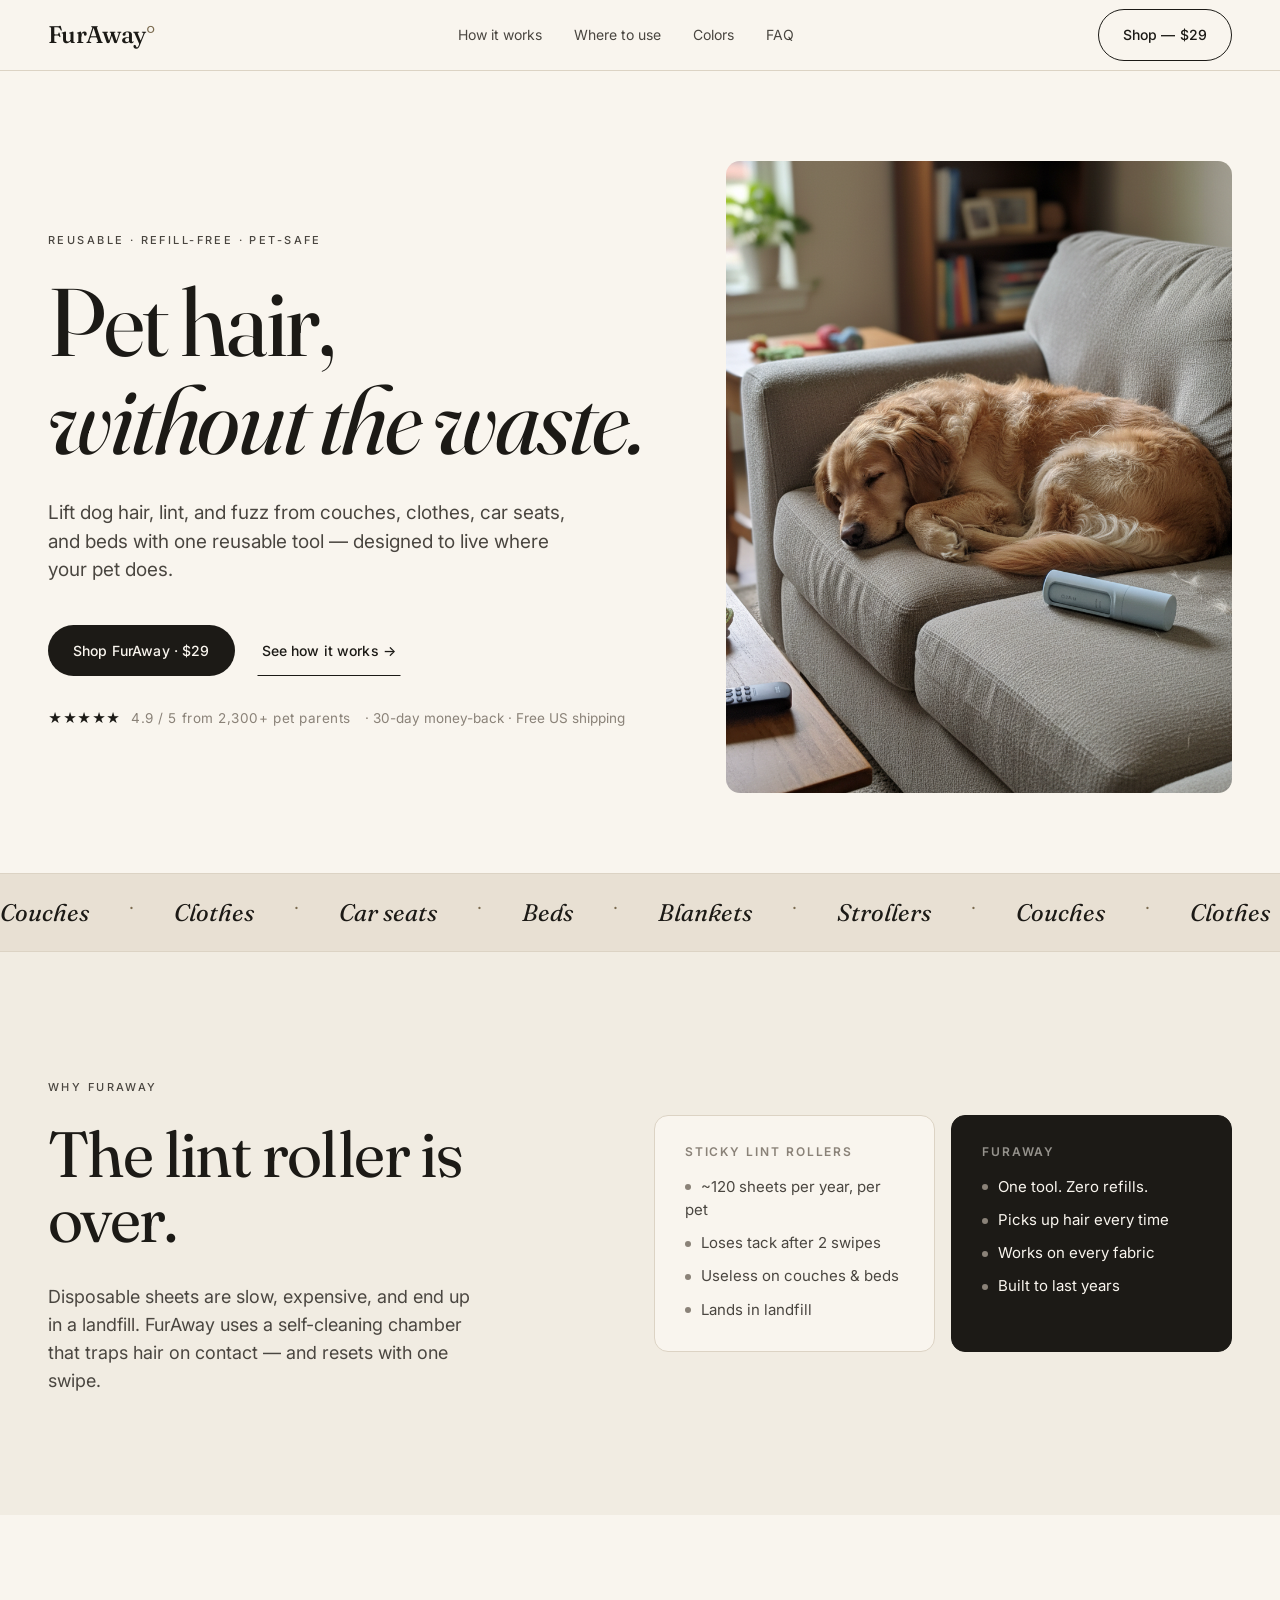
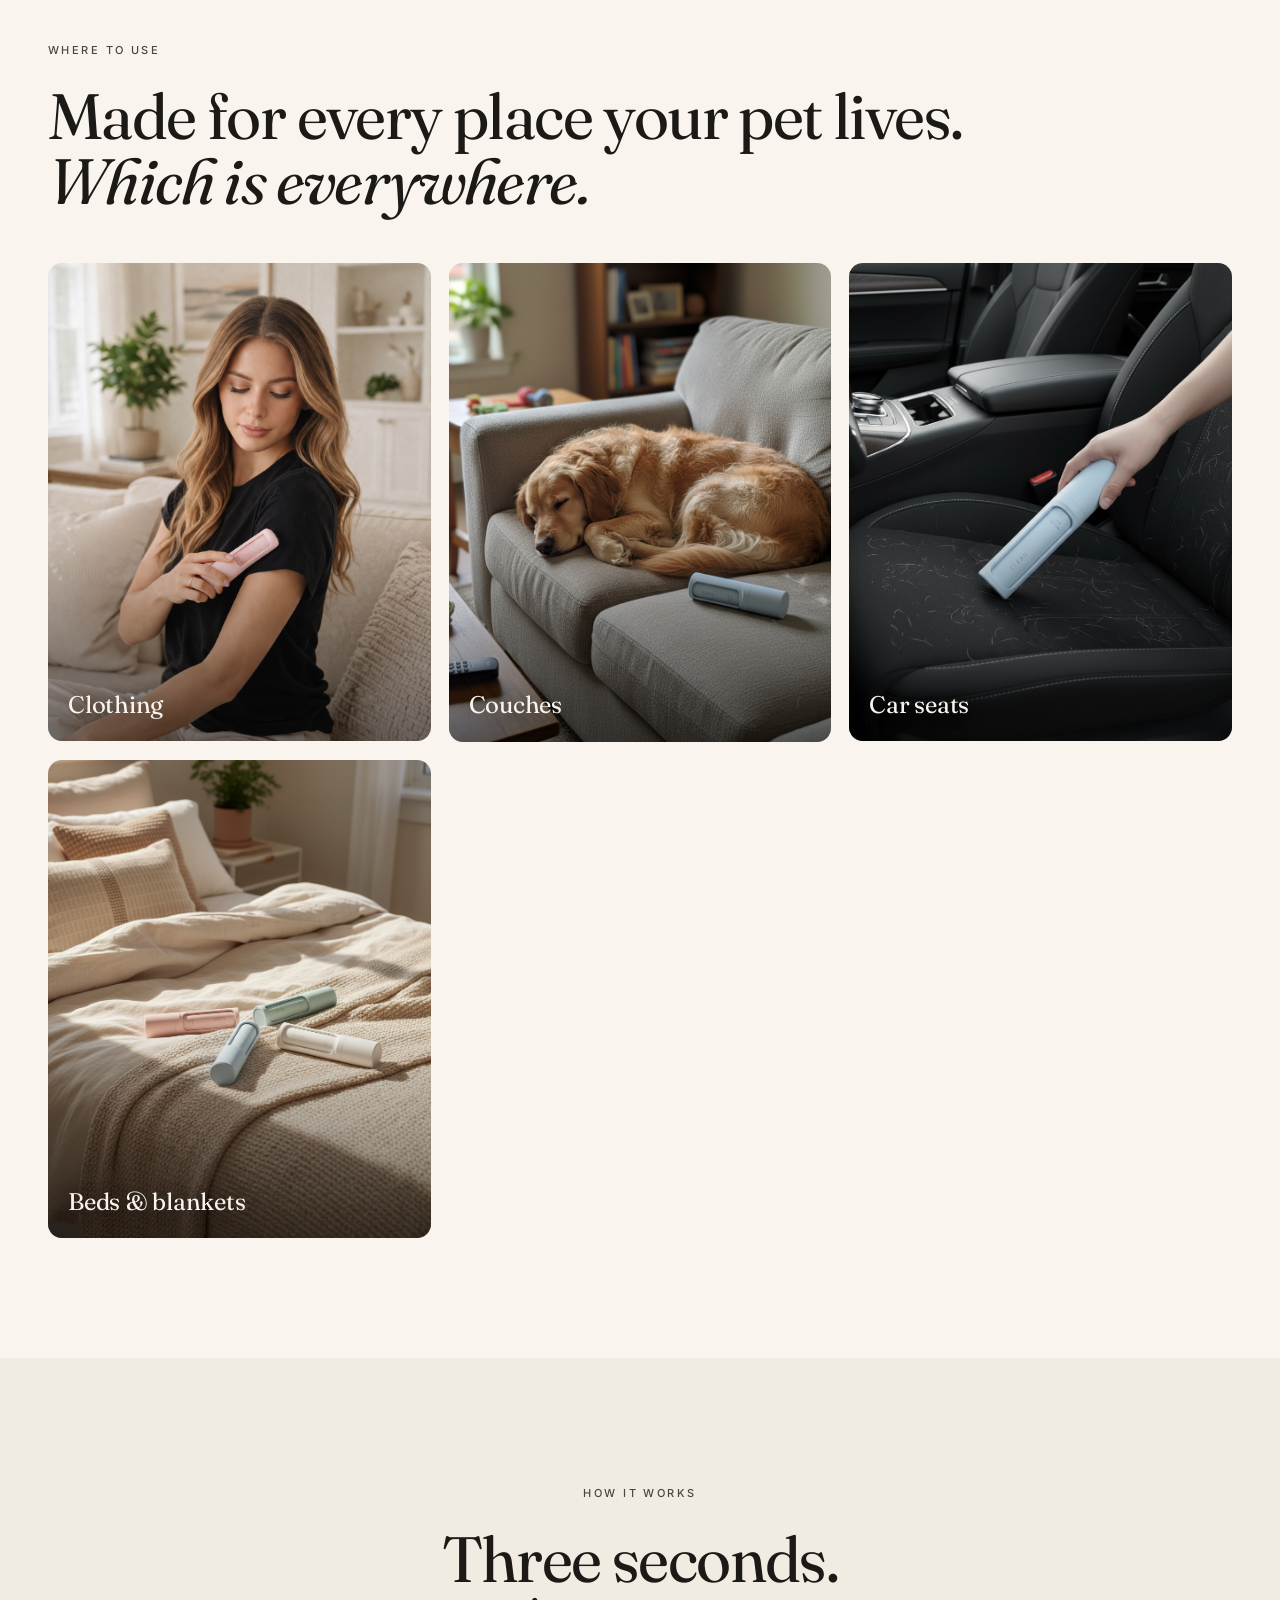
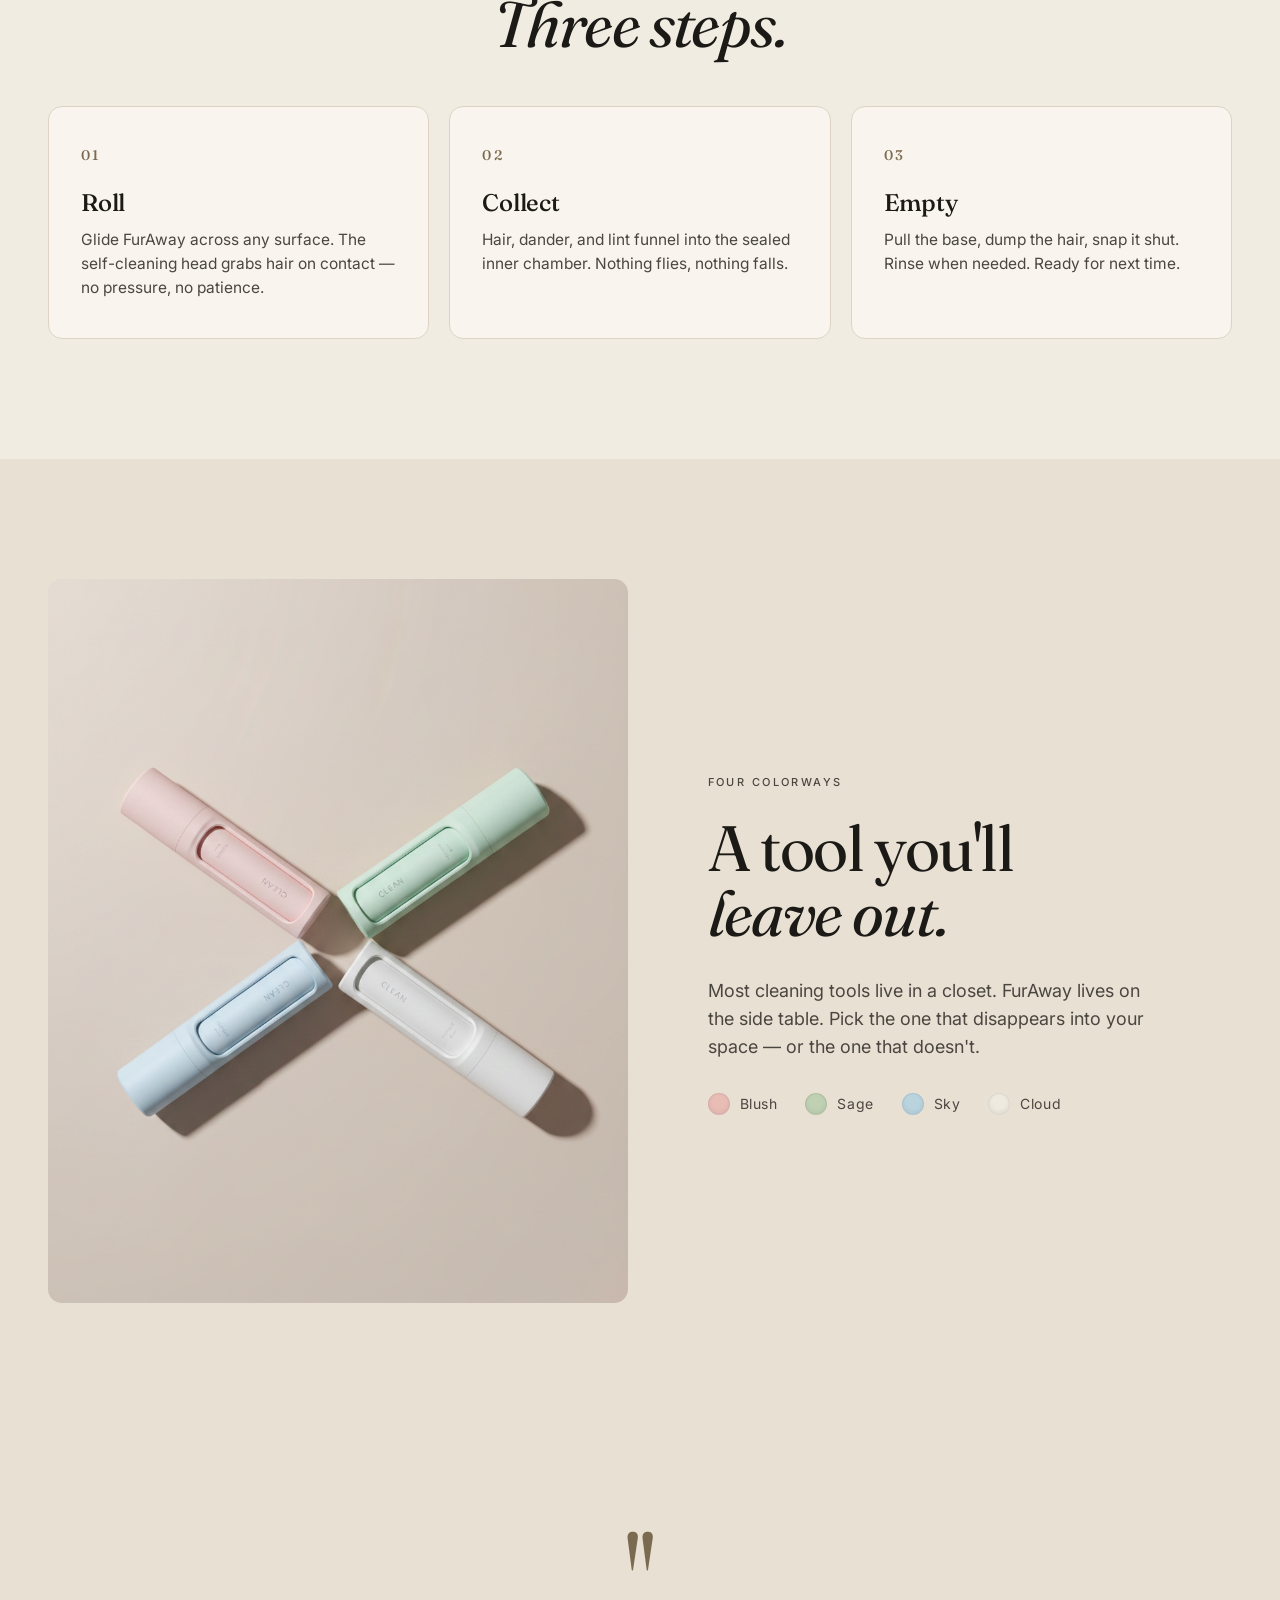
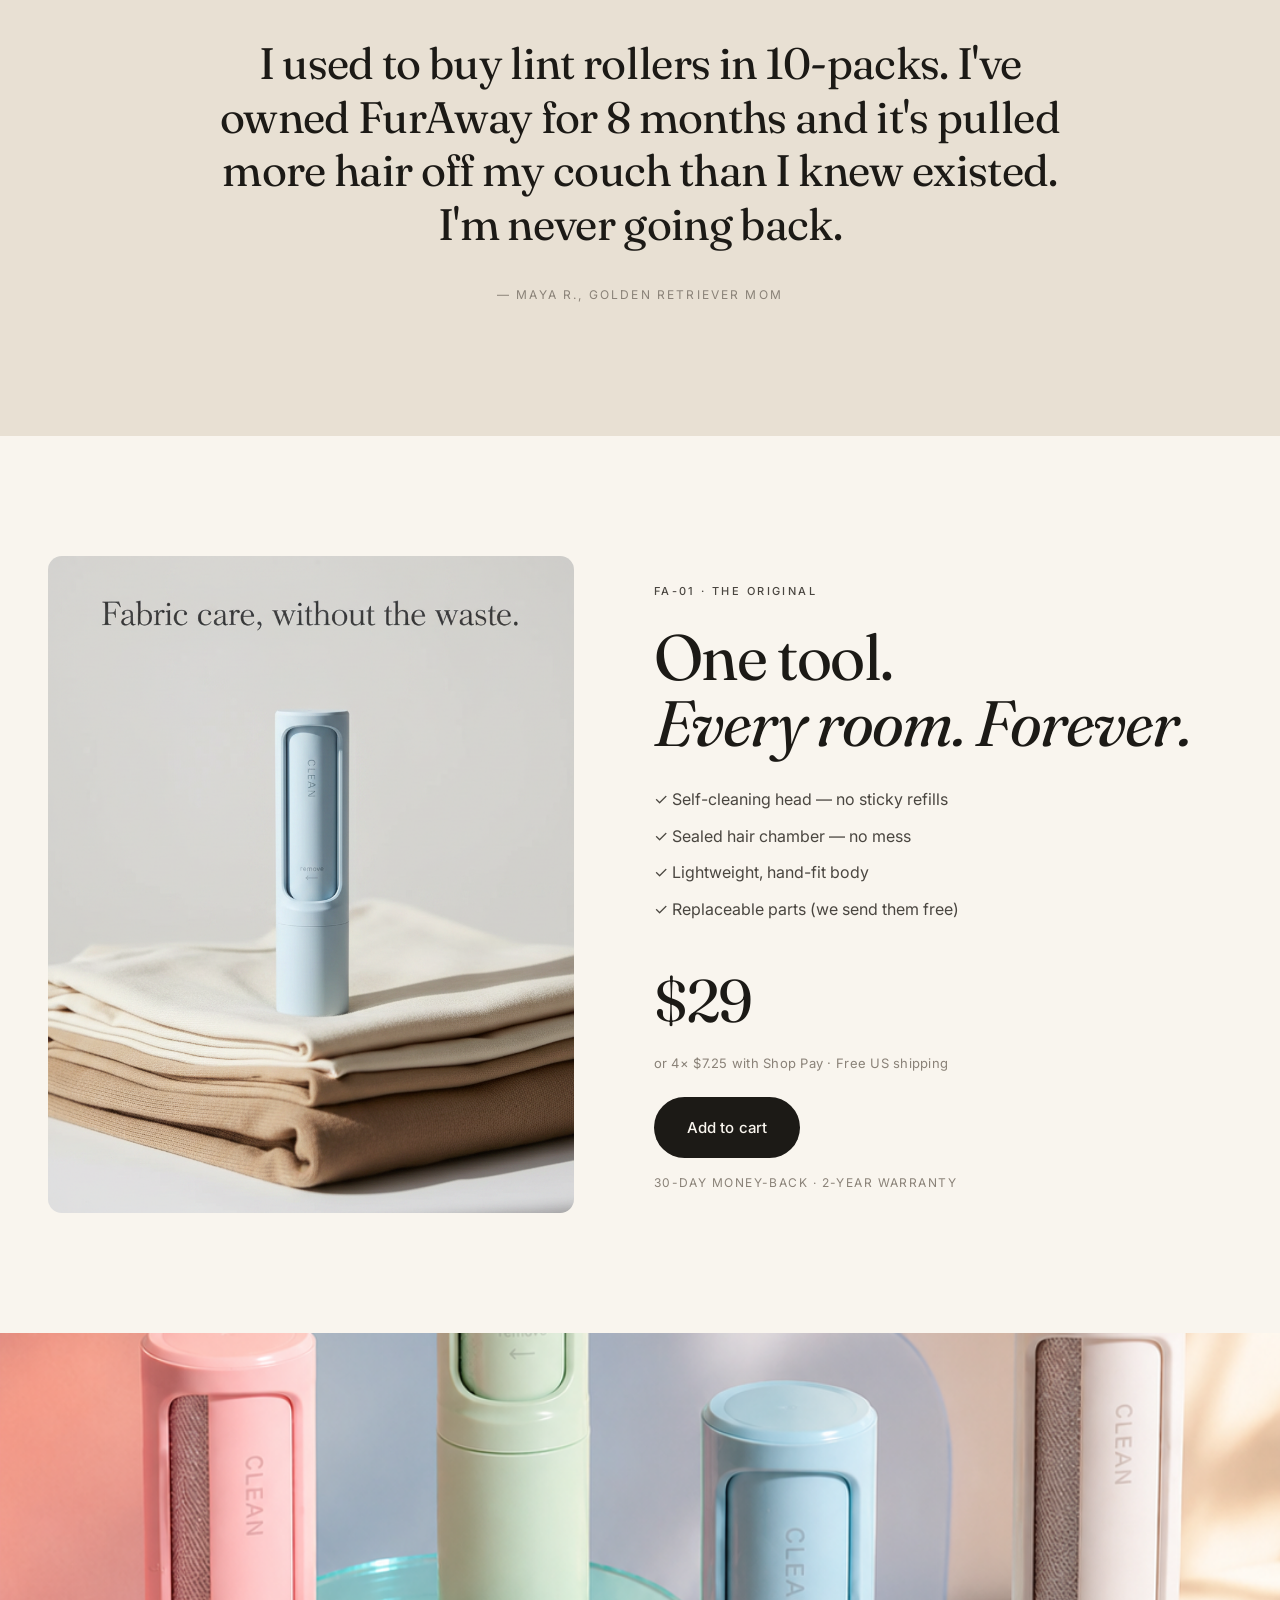
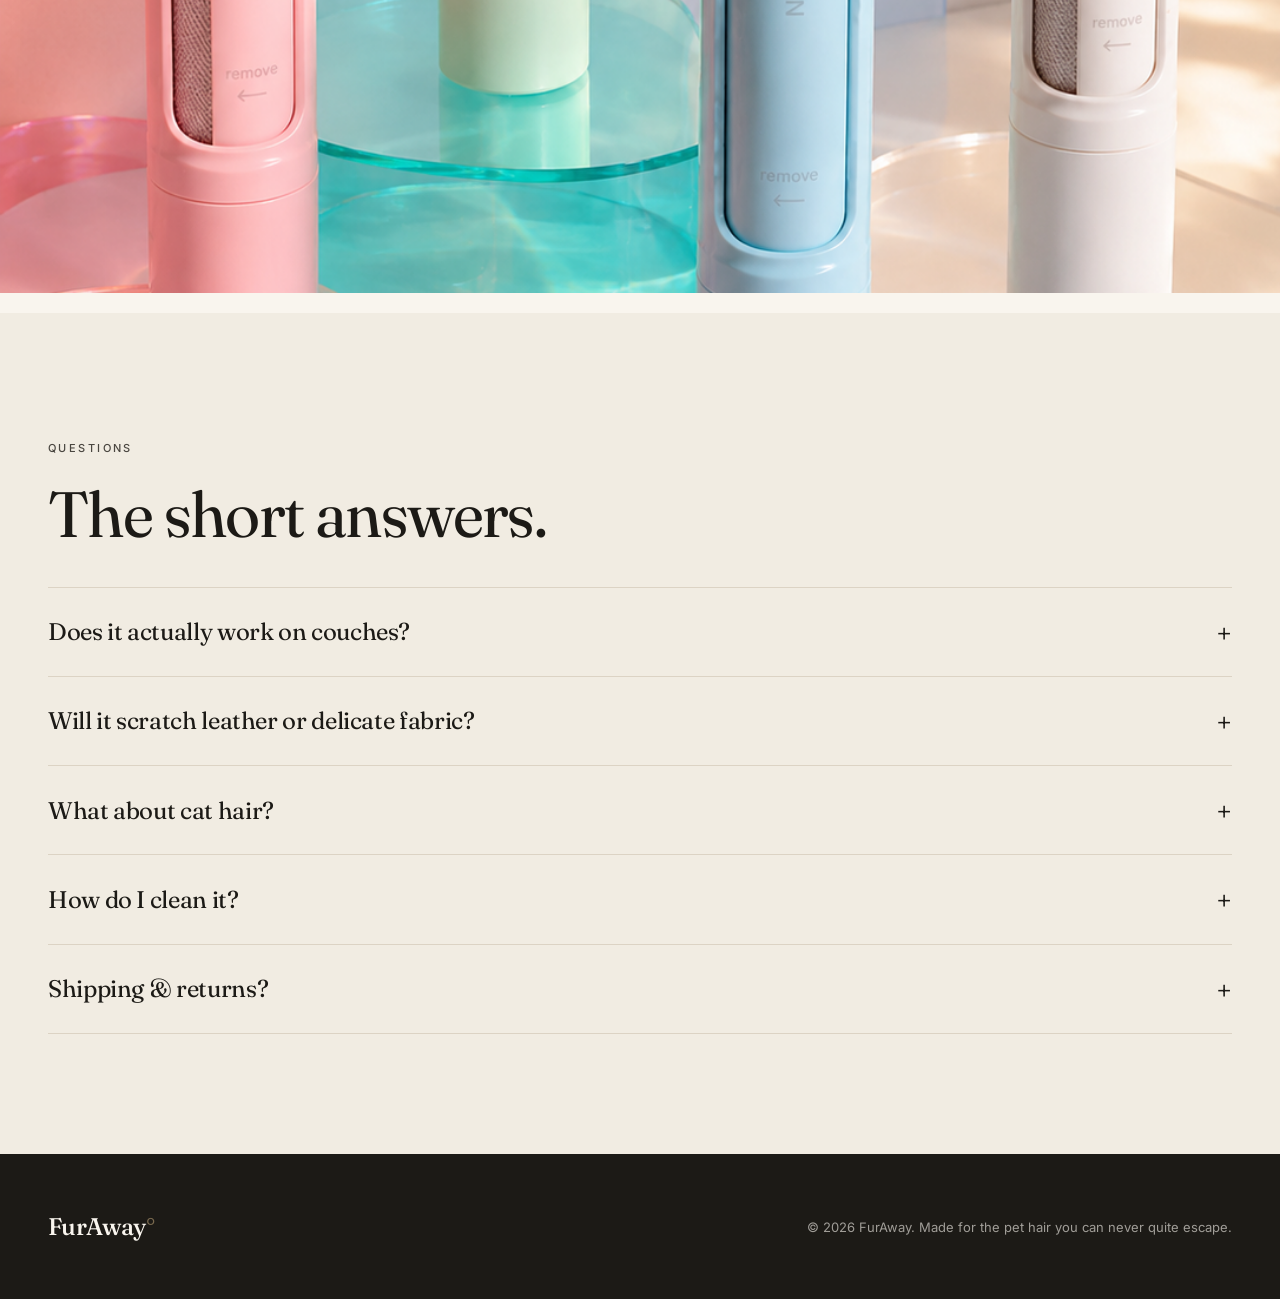
==== commit 5e2ac5c7: "Swap in real product photos, add colors section" ====
--- a/index.html
+++ b/index.html
@@ -8,7 +8,7 @@
 <meta property="og:title" content="FurAway — Reusable pet hair remover" />
 <meta property="og:description" content="One reusable tool. Zero refills. Lift pet hair from anywhere." />
 <meta property="og:image" content="img/hero.png" />
-<meta name="theme-color" content="#e8e0d3" />
+<meta name="theme-color" content="#f3ede2" />
 <link rel="preconnect" href="https://fonts.googleapis.com">
 <link rel="preconnect" href="https://fonts.gstatic.com" crossorigin>
 <link href="https://fonts.googleapis.com/css2?family=Fraunces:opsz,wght@9..144,400;9..144,500;9..144,600&family=Inter:wght@400;500;600&display=swap" rel="stylesheet">
@@ -22,7 +22,7 @@
     <nav class="nav__links" aria-label="Primary">
       <a href="#how">How it works</a>
       <a href="#uses">Where to use</a>
-      <a href="#why">Why FurAway</a>
+      <a href="#colors">Colors</a>
       <a href="#faq">FAQ</a>
     </nav>
     <a href="#buy" class="btn btn--ghost">Shop — $29</a>
@@ -36,7 +36,7 @@
       <div class="hero__copy">
         <span class="eyebrow">Reusable · Refill-free · Pet-safe</span>
         <h1>Pet hair,<br/><em>without the waste.</em></h1>
-        <p class="lede">Lift dog hair, lint, and fuzz from couches, clothes, car seats, and beds with one reusable tool designed for everyday resets.</p>
+        <p class="lede">Lift dog hair, lint, and fuzz from couches, clothes, car seats, and beds with one reusable tool — designed to live where your pet does.</p>
         <div class="cta">
           <a href="#buy" class="btn btn--primary">Shop FurAway · $29</a>
           <a href="#how" class="btn btn--text">See how it works →</a>
@@ -47,14 +47,14 @@
         </ul>
       </div>
       <div class="hero__art">
-        <img src="img/hero.png" alt="FurAway reusable pet hair remover on a cream couch" />
+        <img src="img/hero.png" alt="Golden retriever napping on a couch with the FurAway pet hair remover beside her" />
       </div>
     </div>
   </section>
 
   <section class="marquee" aria-hidden="true">
     <div class="marquee__track">
-      <span>Couches</span><span>·</span><span>Clothes</span><span>·</span><span>Car seats</span><span>·</span><span>Beds</span><span>·</span><span>Blankets</span><span>·</span><span>Outerwear</span><span>·</span><span>Couches</span><span>·</span><span>Clothes</span><span>·</span><span>Car seats</span><span>·</span><span>Beds</span><span>·</span><span>Blankets</span><span>·</span><span>Outerwear</span>
+      <span>Couches</span><span>·</span><span>Clothes</span><span>·</span><span>Car seats</span><span>·</span><span>Beds</span><span>·</span><span>Blankets</span><span>·</span><span>Strollers</span><span>·</span><span>Couches</span><span>·</span><span>Clothes</span><span>·</span><span>Car seats</span><span>·</span><span>Beds</span><span>·</span><span>Blankets</span><span>·</span><span>Strollers</span>
     </div>
   </section>
 
@@ -63,7 +63,7 @@
       <div class="why__head">
         <span class="eyebrow">Why FurAway</span>
         <h2>The lint roller is over.</h2>
-        <p>Disposable sheets are slow, expensive, and end up in a landfill. FurAway uses a self-cleaning fine-mesh head that traps hair on contact — and resets with one swipe.</p>
+        <p>Disposable sheets are slow, expensive, and end up in a landfill. FurAway uses a self-cleaning chamber that traps hair on contact — and resets with one swipe.</p>
       </div>
       <div class="why__compare">
         <div class="compare compare--bad">
@@ -94,28 +94,20 @@
       <h2>Made for every place your pet lives.<br/><em>Which is everywhere.</em></h2>
       <div class="uses__grid">
         <figure class="use">
-          <img src="img/use1.png" alt="Pet hair on a black t-shirt" />
+          <img src="img/use-clothes.png" alt="Person using FurAway on a black t-shirt" />
           <figcaption>Clothing</figcaption>
         </figure>
         <figure class="use">
-          <img src="img/use2.png" alt="Cream couch in a sunlit living room" />
+          <img src="img/hero.png" alt="Golden retriever on a couch with the roller" />
           <figcaption>Couches</figcaption>
         </figure>
         <figure class="use">
-          <img src="img/use3.png" alt="Beige leather car seats" />
+          <img src="img/use-car.png" alt="Hand using the FurAway on a black car seat covered in pet hair" />
           <figcaption>Car seats</figcaption>
         </figure>
         <figure class="use">
-          <img src="img/blanket.png" alt="Brown wool throw blanket" />
-          <figcaption>Blankets</figcaption>
-        </figure>
-        <figure class="use">
-          <img src="img/use4.png" alt="Black wool coat with shoulder bag strap" />
-          <figcaption>Outerwear</figcaption>
-        </figure>
-        <figure class="use">
-          <img src="img/lifestyle.png" alt="FurAway in everyday use" />
-          <figcaption>Everywhere else</figcaption>
+          <img src="img/use-bed.png" alt="Three FurAway rollers in pastel colors on a cream knit bedspread" />
+          <figcaption>Beds & blankets</figcaption>
         </figure>
       </div>
     </div>
@@ -124,12 +116,12 @@
   <section id="how" class="how">
     <div class="wrap">
       <span class="eyebrow">How it works</span>
-      <h2>Three seconds. Three steps.</h2>
+      <h2>Three seconds.<br/><em>Three steps.</em></h2>
       <div class="how__grid">
         <article class="step">
           <div class="step__num">01</div>
           <h3>Roll</h3>
-          <p>Glide FurAway across any surface. The fine-mesh head grabs hair on contact — no pressure, no patience.</p>
+          <p>Glide FurAway across any surface. The self-cleaning head grabs hair on contact — no pressure, no patience.</p>
         </article>
         <article class="step">
           <div class="step__num">02</div>
@@ -139,8 +131,27 @@
         <article class="step">
           <div class="step__num">03</div>
           <h3>Empty</h3>
-          <p>Click the base, dump the hair, snap it shut. Rinse when needed. Ready for next time.</p>
+          <p>Pull the base, dump the hair, snap it shut. Rinse when needed. Ready for next time.</p>
         </article>
+      </div>
+    </div>
+  </section>
+
+  <section id="colors" class="colors">
+    <div class="wrap colors__grid">
+      <div class="colors__art">
+        <img src="img/colors.png" alt="FurAway in four colorways: blush pink, sage green, sky blue, and cloud white" />
+      </div>
+      <div class="colors__copy">
+        <span class="eyebrow">Four colorways</span>
+        <h2>A tool you'll<br/><em>leave out.</em></h2>
+        <p>Most cleaning tools live in a closet. FurAway lives on the side table. Pick the one that disappears into your space — or the one that doesn't.</p>
+        <ul class="swatches" aria-label="Available colors">
+          <li><span class="sw sw--blush"></span>Blush</li>
+          <li><span class="sw sw--sage"></span>Sage</li>
+          <li><span class="sw sw--sky"></span>Sky</li>
+          <li><span class="sw sw--cloud"></span>Cloud</li>
+        </ul>
       </div>
     </div>
   </section>
@@ -156,15 +167,15 @@
   <section id="buy" class="buy">
     <div class="wrap buy__grid">
       <div class="buy__art">
-        <img src="img/roller.png" alt="FurAway roller, full body view" />
+        <img src="img/product.png" alt="FurAway pet hair remover on neatly folded fabric" />
       </div>
       <div class="buy__copy">
         <span class="eyebrow">FA-01 · The original</span>
         <h2>One tool.<br/><em>Every room. Forever.</em></h2>
         <ul class="features">
-          <li>✓ Self-cleaning fine-mesh head</li>
+          <li>✓ Self-cleaning head — no sticky refills</li>
           <li>✓ Sealed hair chamber — no mess</li>
-          <li>✓ Recycled-aluminum body</li>
+          <li>✓ Lightweight, hand-fit body</li>
           <li>✓ Replaceable parts (we send them free)</li>
         </ul>
         <div class="price">
@@ -177,14 +188,18 @@
     </div>
   </section>
 
+  <section class="studio">
+    <img src="img/studio.png" alt="FurAway in four colorways displayed on acrylic stands" />
+  </section>
+
   <section id="faq" class="faq">
     <div class="wrap">
       <span class="eyebrow">Questions</span>
       <h2>The short answers.</h2>
-      <details><summary>Does it actually work on couches?</summary><p>Yes — that's what we built it for. The mesh head gets into woven and microfiber surfaces in a way sticky sheets physically can't.</p></details>
-      <details><summary>Will it scratch leather or delicate fabric?</summary><p>No. The head is engineered to be soft on every surface we've tested, including suede, leather, and cashmere.</p></details>
+      <details><summary>Does it actually work on couches?</summary><p>Yes — that's what we built it for. The self-cleaning head gets into woven and microfiber surfaces in a way sticky sheets physically can't.</p></details>
+      <details><summary>Will it scratch leather or delicate fabric?</summary><p>No. It's engineered to be soft on every surface we've tested, including suede, leather, and cashmere.</p></details>
       <details><summary>What about cat hair?</summary><p>Same tool, same magic. Works on any pet hair.</p></details>
-      <details><summary>How do I clean it?</summary><p>Click the base to dump. Rinse under warm water once a month. That's it.</p></details>
+      <details><summary>How do I clean it?</summary><p>Pull the base to dump. Rinse under warm water once a month. That's it.</p></details>
       <details><summary>Shipping & returns?</summary><p>Free US shipping, ships in 1 business day. 30-day money-back if it doesn't earn its spot in your home.</p></details>
     </div>
   </section>
--- a/styles.css
+++ b/styles.css
@@ -99,6 +99,24 @@
 .step p{color:var(--ink-soft);font-size:15.5px}
 @media (max-width:820px){.how__grid{grid-template-columns:1fr}}
 
+/* Colors */
+.colors{padding:120px 0;background:var(--bg-2)}
+.colors__grid{display:grid;grid-template-columns:1.05fr .95fr;gap:80px;align-items:center}
+.colors__art img{width:100%;border-radius:var(--radius);aspect-ratio:4/5;object-fit:cover}
+.colors__copy p{color:var(--ink-soft);font-size:18px;max-width:440px;margin:18px 0 32px;line-height:1.55}
+.swatches{list-style:none;display:flex;gap:28px;flex-wrap:wrap;font-size:14px;color:var(--ink-soft);letter-spacing:.04em}
+.swatches li{display:flex;align-items:center;gap:10px}
+.sw{display:inline-block;width:22px;height:22px;border-radius:50%;border:1px solid rgba(0,0,0,.08);box-shadow:inset 0 -2px 4px rgba(0,0,0,.06)}
+.sw--blush{background:#e9bdb6}
+.sw--sage{background:#bfd0b3}
+.sw--sky{background:#b9d3df}
+.sw--cloud{background:#efeae0}
+@media (max-width:900px){.colors__grid{grid-template-columns:1fr;gap:40px}}
+
+/* Studio full-bleed */
+.studio{background:var(--cream);padding:0 0 20px}
+.studio img{width:100%;max-height:560px;object-fit:cover}
+
 /* Quote */
 .quote{padding:130px 0;background:var(--bg-2);text-align:center}
 .quote__mark{font-family:'Fraunces',serif;font-size:120px;line-height:.5;color:var(--accent);margin-bottom:24px}
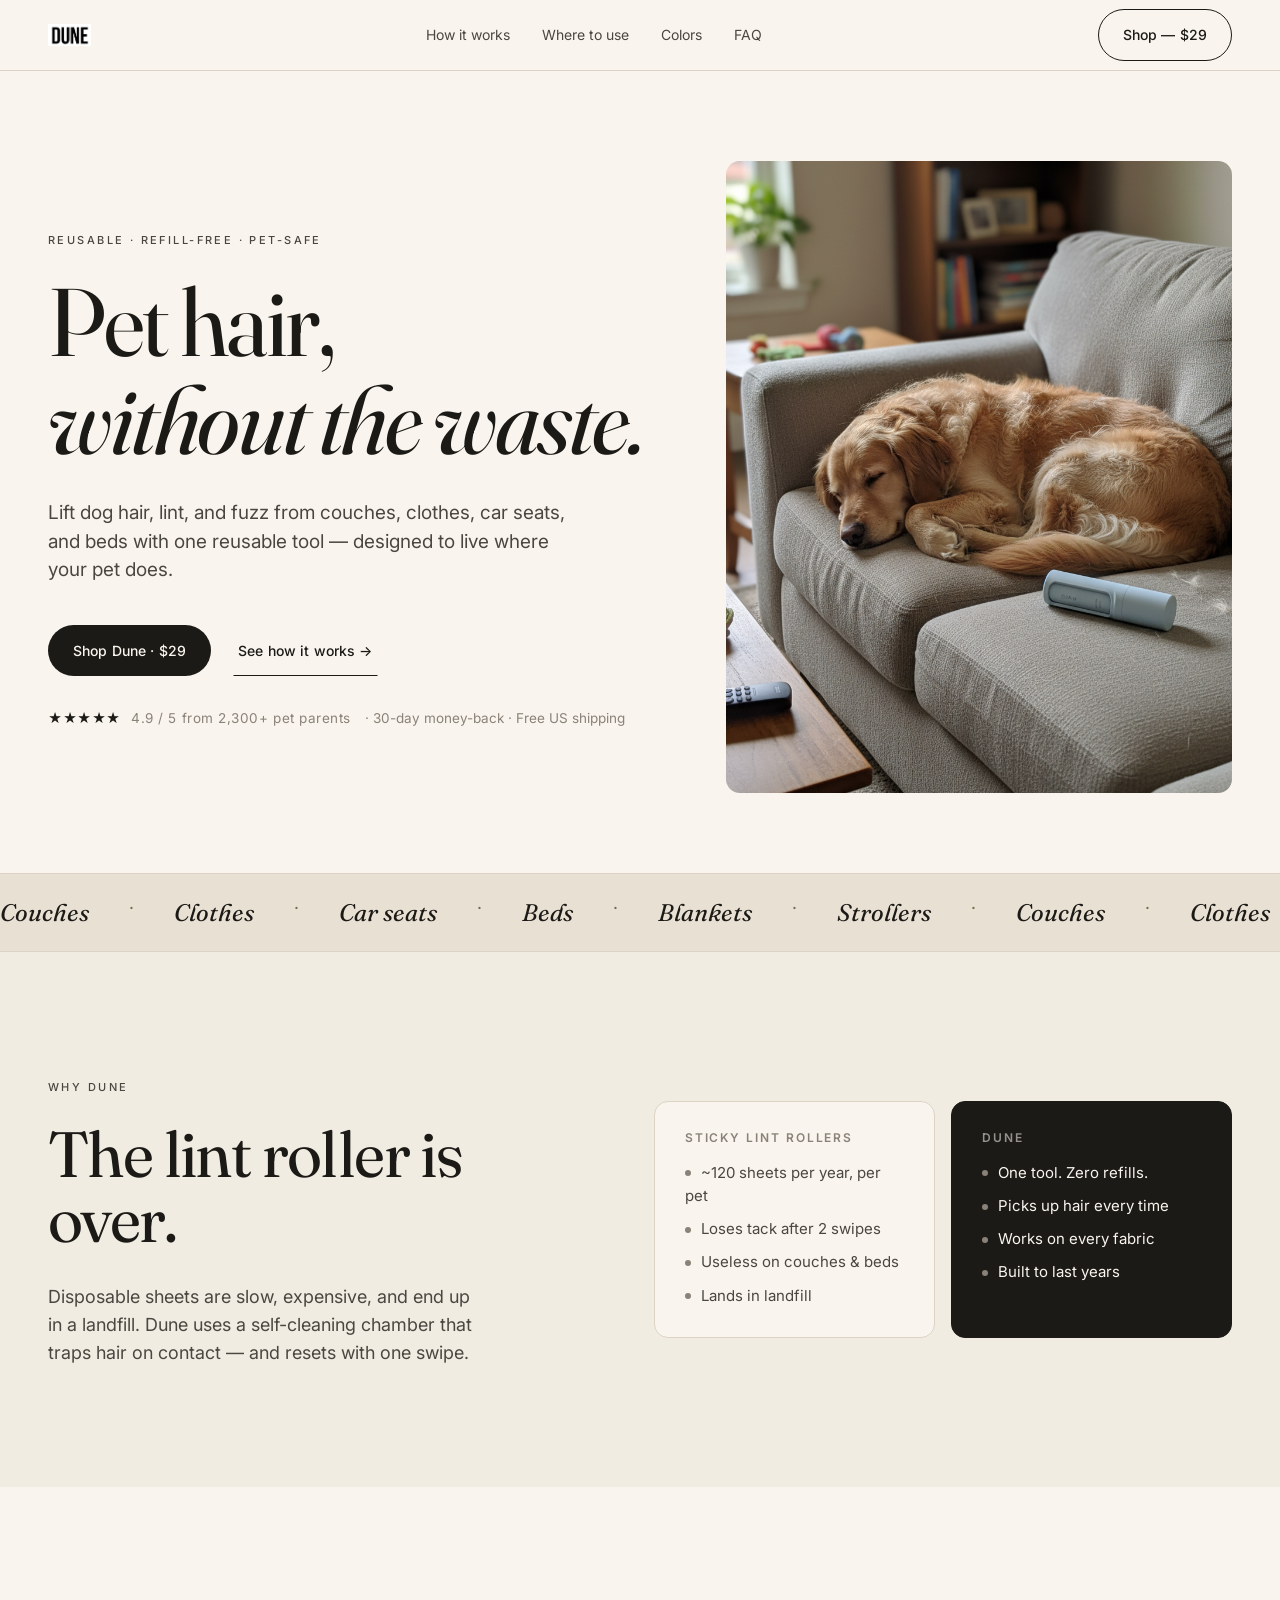
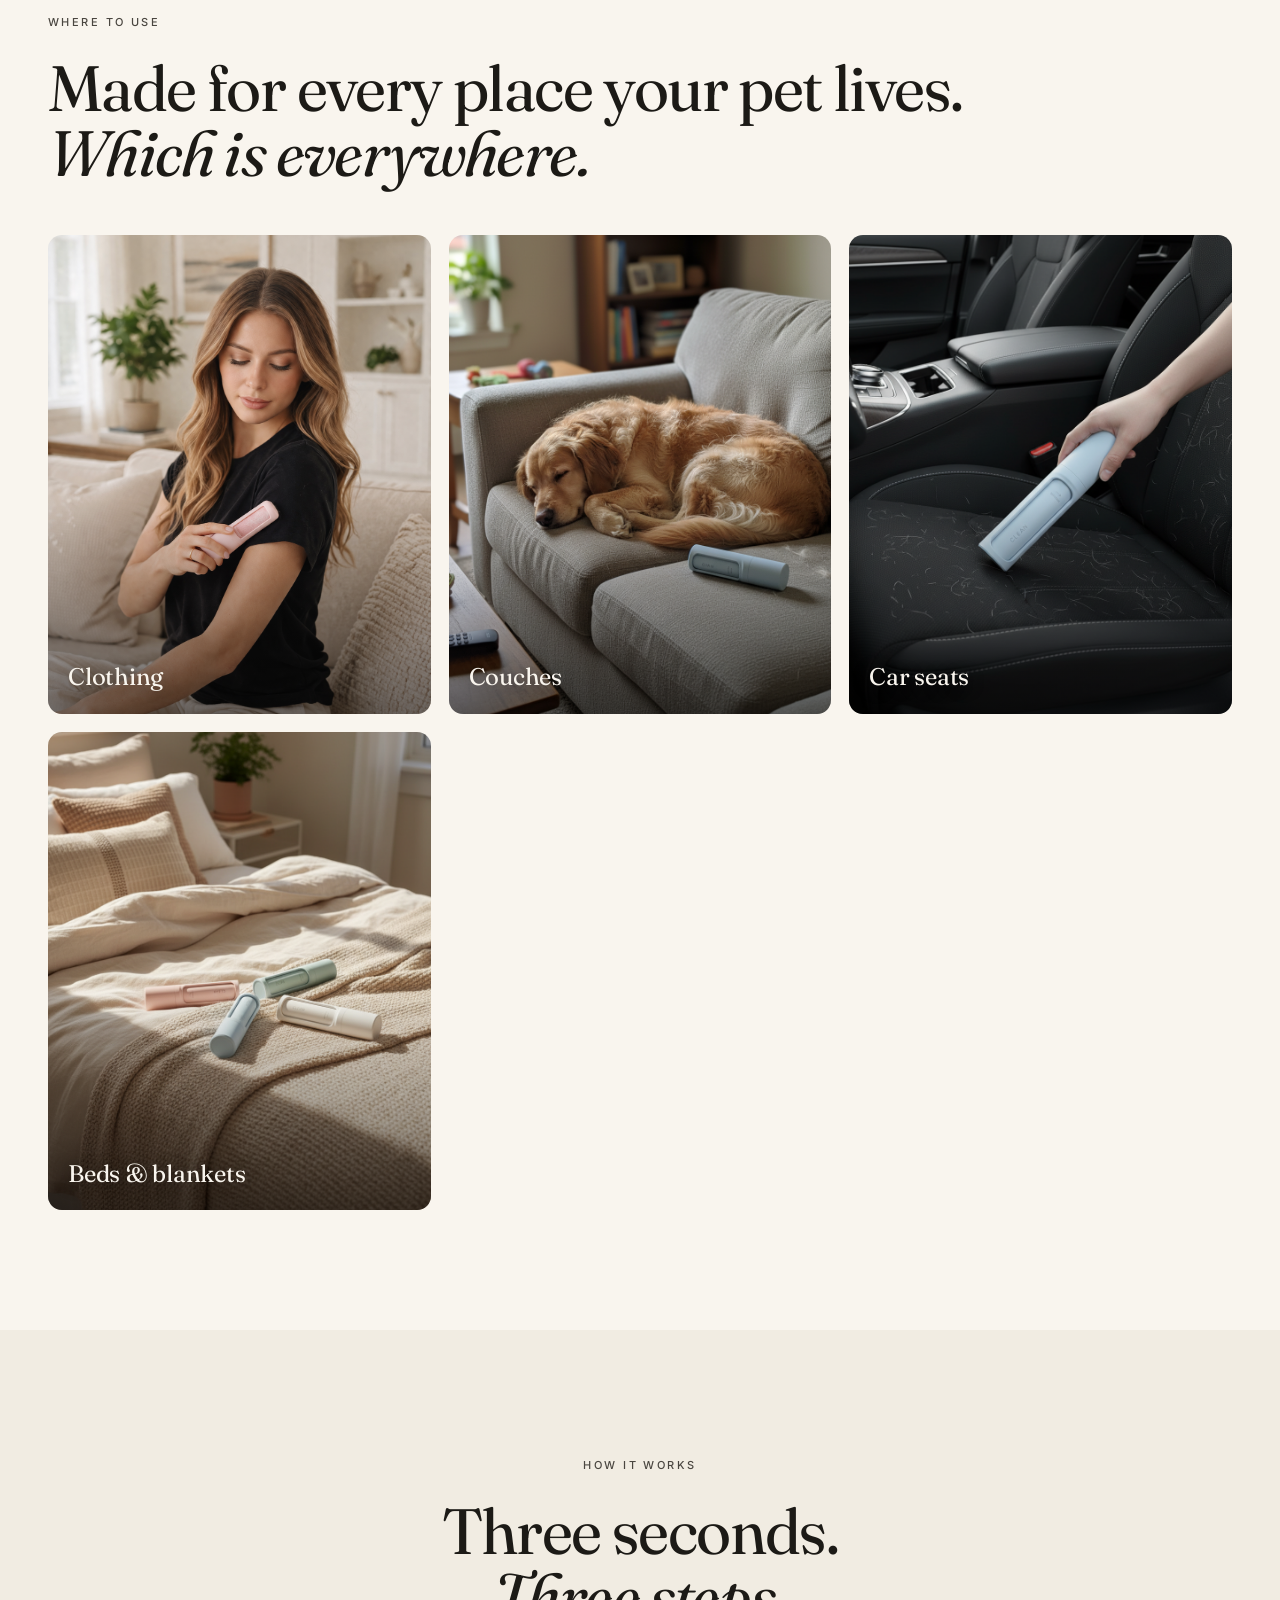
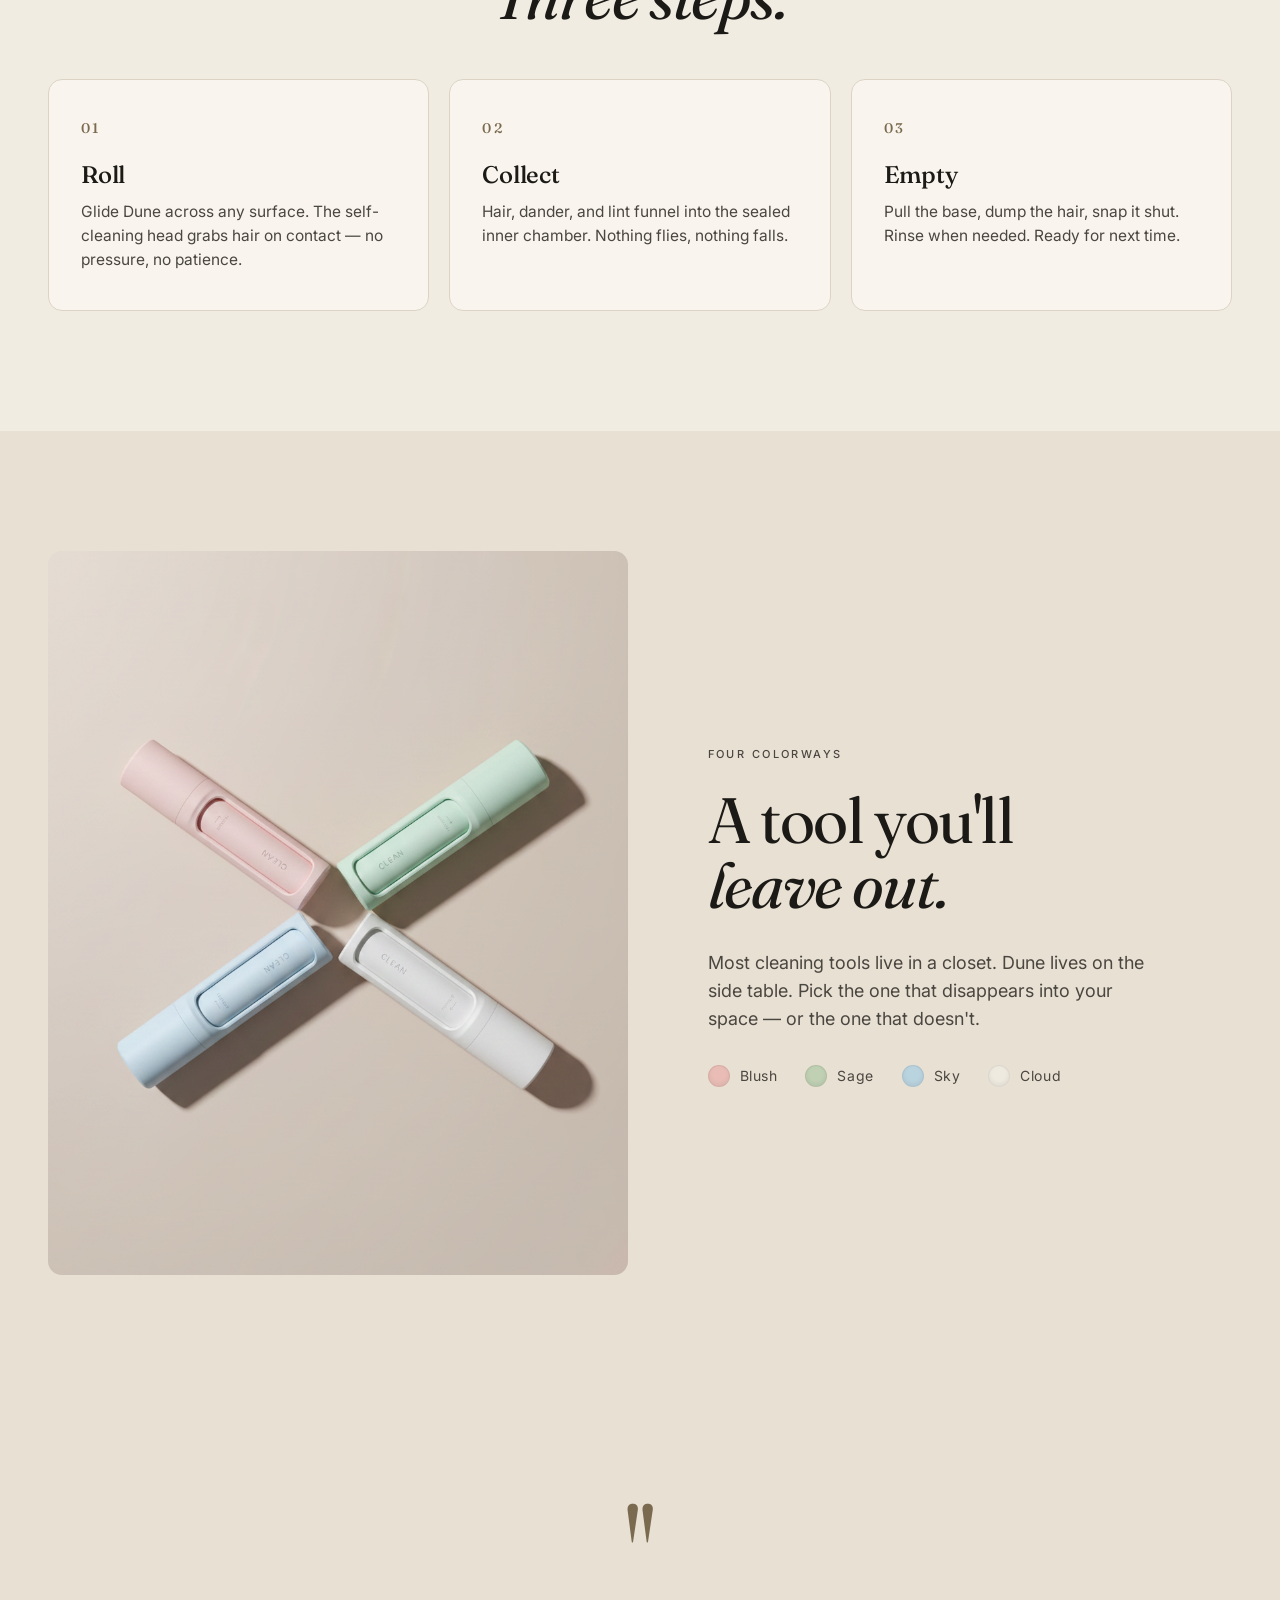
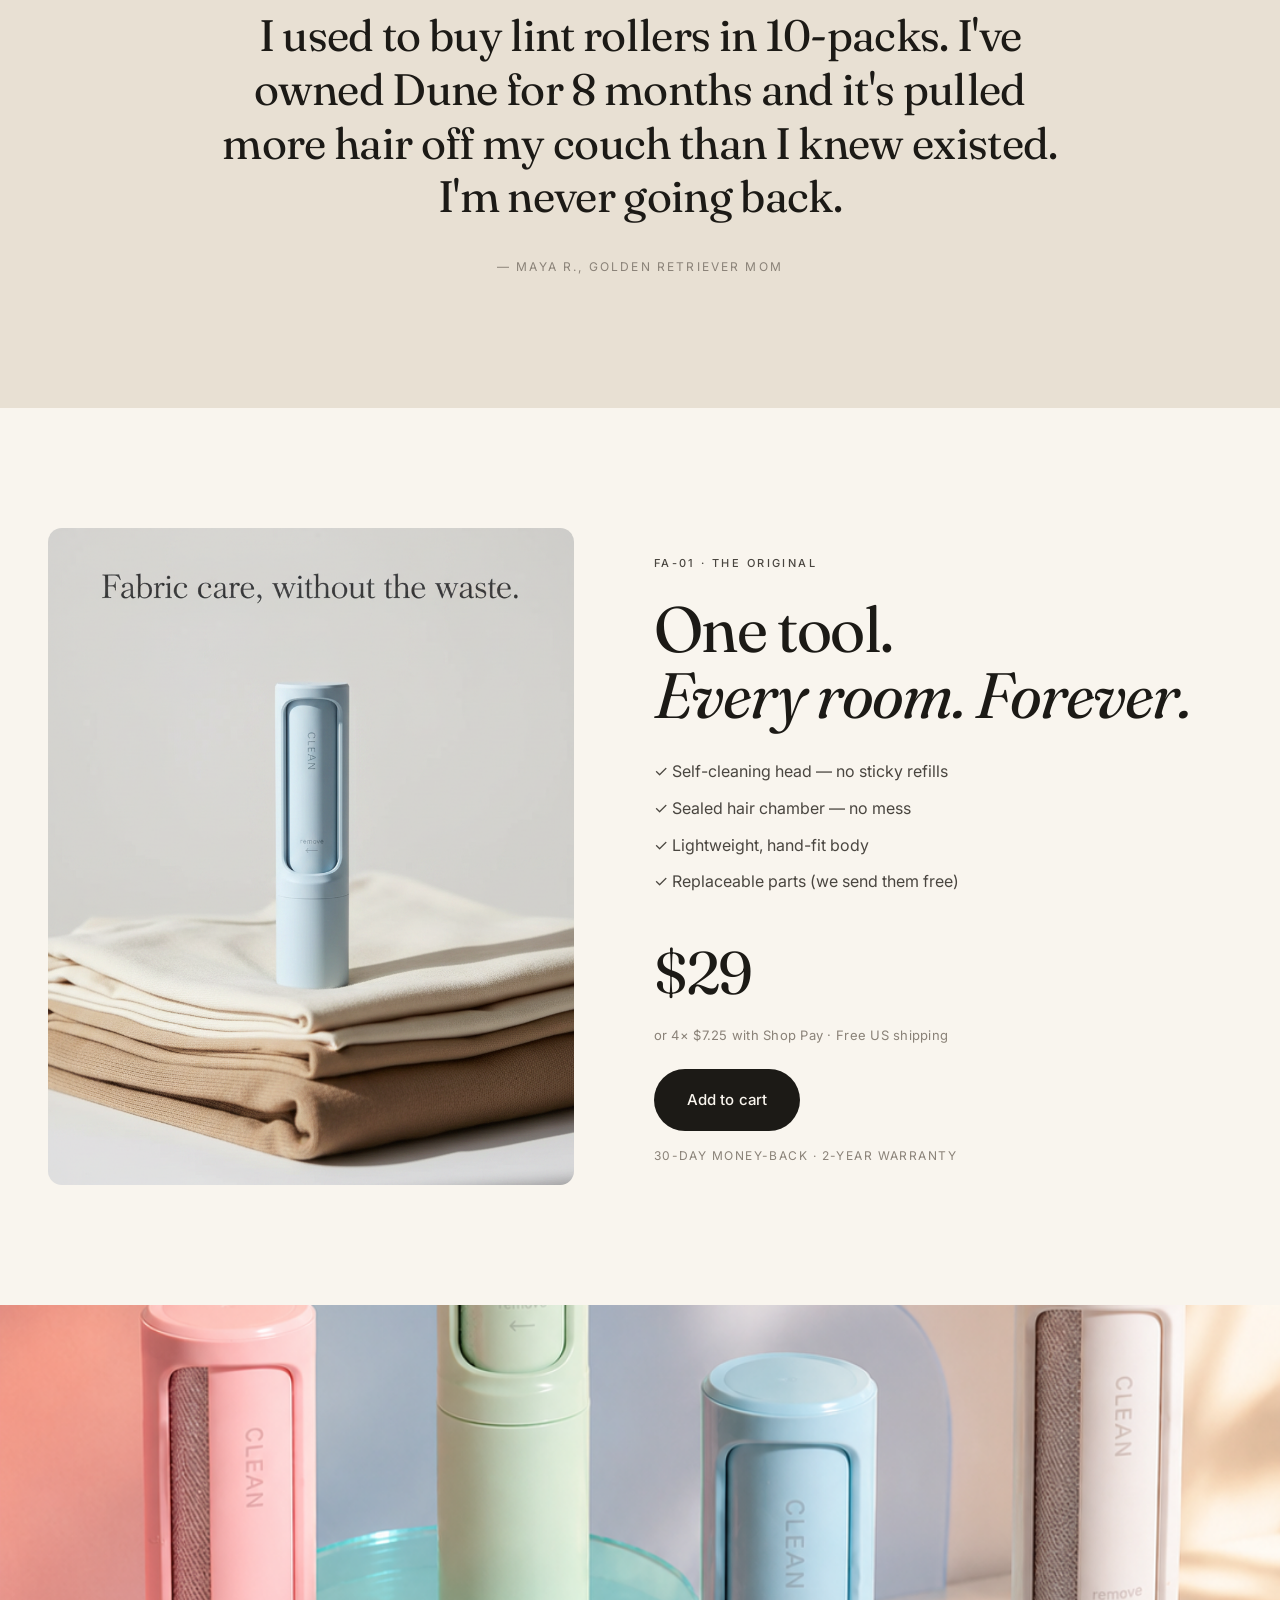
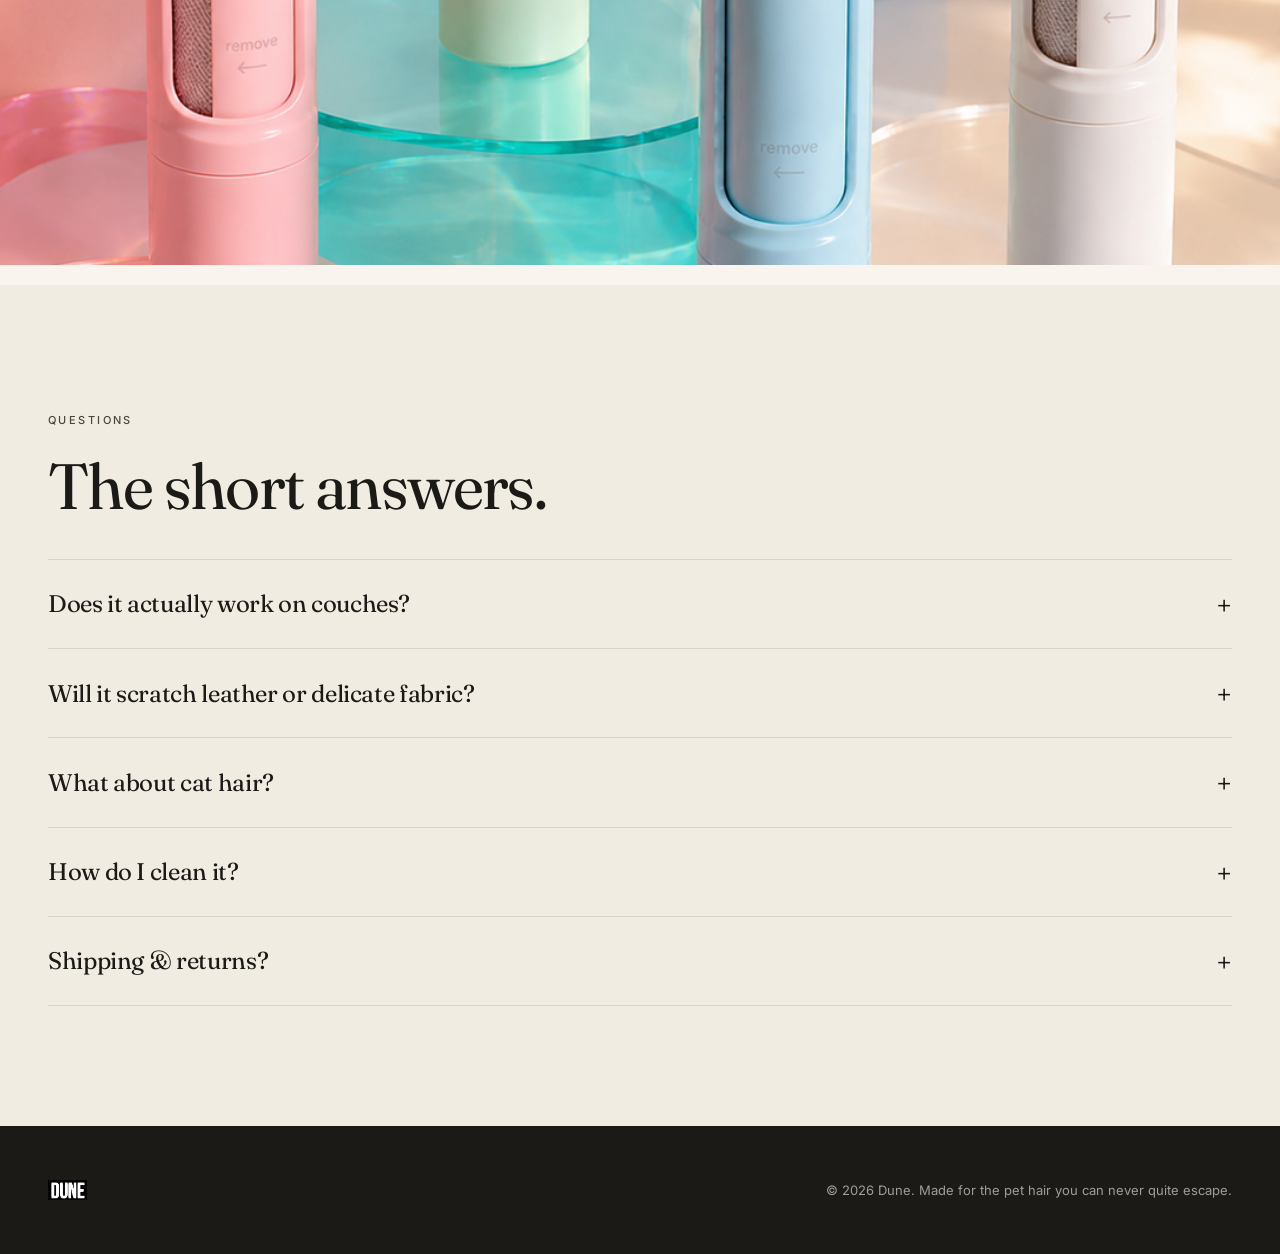
==== commit 8df848ca: "Rebrand to Dune: wordmark logo in nav/footer, favicon" ====
--- a/index.html
+++ b/index.html
@@ -3,29 +3,30 @@
 <head>
 <meta charset="utf-8" />
 <meta name="viewport" content="width=device-width,initial-scale=1" />
-<title>FurAway — The reusable pet hair remover</title>
+<title>Dune — The reusable pet hair remover</title>
 <meta name="description" content="Lift dog hair, dander, and lint from couches, clothes, car seats, and beds. One reusable tool. Zero refills." />
-<meta property="og:title" content="FurAway — Reusable pet hair remover" />
+<meta property="og:title" content="Dune — Reusable pet hair remover" />
 <meta property="og:description" content="One reusable tool. Zero refills. Lift pet hair from anywhere." />
 <meta property="og:image" content="img/hero.png" />
 <meta name="theme-color" content="#f3ede2" />
 <link rel="preconnect" href="https://fonts.googleapis.com">
 <link rel="preconnect" href="https://fonts.gstatic.com" crossorigin>
 <link href="https://fonts.googleapis.com/css2?family=Fraunces:opsz,wght@9..144,400;9..144,500;9..144,600&family=Inter:wght@400;500;600&display=swap" rel="stylesheet">
+<link rel="icon" type="image/png" href="img/logo-sm.png" />
 <link rel="stylesheet" href="styles.css" />
 </head>
 <body>
 
 <header class="nav">
   <div class="wrap nav__inner">
-    <a href="#" class="brand">FurAway<span>°</span></a>
+    <a href="#" class="brand"><img src="img/logo.png" alt="Dune" /></a>
     <nav class="nav__links" aria-label="Primary">
       <a href="#how">How it works</a>
       <a href="#uses">Where to use</a>
       <a href="#colors">Colors</a>
       <a href="#faq">FAQ</a>
     </nav>
-    <a href="#buy" class="btn btn--ghost">Shop — $29</a>
+    <a href="product.html" class="btn btn--ghost">Shop — $29</a>
   </div>
 </header>
 
@@ -38,7 +39,7 @@
         <h1>Pet hair,<br/><em>without the waste.</em></h1>
         <p class="lede">Lift dog hair, lint, and fuzz from couches, clothes, car seats, and beds with one reusable tool — designed to live where your pet does.</p>
         <div class="cta">
-          <a href="#buy" class="btn btn--primary">Shop FurAway · $29</a>
+          <a href="product.html" class="btn btn--primary">Shop Dune · $29</a>
           <a href="#how" class="btn btn--text">See how it works →</a>
         </div>
         <ul class="trust">
@@ -47,7 +48,7 @@
         </ul>
       </div>
       <div class="hero__art">
-        <img src="img/hero.png" alt="Golden retriever napping on a couch with the FurAway pet hair remover beside her" />
+        <img src="img/hero.png" alt="Golden retriever napping on a couch with the Dune pet hair remover beside her" />
       </div>
     </div>
   </section>
@@ -61,9 +62,9 @@
   <section id="why" class="why">
     <div class="wrap why__grid">
       <div class="why__head">
-        <span class="eyebrow">Why FurAway</span>
+        <span class="eyebrow">Why Dune</span>
         <h2>The lint roller is over.</h2>
-        <p>Disposable sheets are slow, expensive, and end up in a landfill. FurAway uses a self-cleaning chamber that traps hair on contact — and resets with one swipe.</p>
+        <p>Disposable sheets are slow, expensive, and end up in a landfill. Dune uses a self-cleaning chamber that traps hair on contact — and resets with one swipe.</p>
       </div>
       <div class="why__compare">
         <div class="compare compare--bad">
@@ -76,7 +77,7 @@
           </ul>
         </div>
         <div class="compare compare--good">
-          <h3>FurAway</h3>
+          <h3>Dune</h3>
           <ul>
             <li>One tool. Zero refills.</li>
             <li>Picks up hair every time</li>
@@ -94,7 +95,7 @@
       <h2>Made for every place your pet lives.<br/><em>Which is everywhere.</em></h2>
       <div class="uses__grid">
         <figure class="use">
-          <img src="img/use-clothes.png" alt="Person using FurAway on a black t-shirt" />
+          <img src="img/use-clothes.png" alt="Person using Dune on a black t-shirt" />
           <figcaption>Clothing</figcaption>
         </figure>
         <figure class="use">
@@ -102,11 +103,11 @@
           <figcaption>Couches</figcaption>
         </figure>
         <figure class="use">
-          <img src="img/use-car.png" alt="Hand using the FurAway on a black car seat covered in pet hair" />
+          <img src="img/use-car.png" alt="Hand using the Dune on a black car seat covered in pet hair" />
           <figcaption>Car seats</figcaption>
         </figure>
         <figure class="use">
-          <img src="img/use-bed.png" alt="Three FurAway rollers in pastel colors on a cream knit bedspread" />
+          <img src="img/use-bed.png" alt="Three Dune rollers in pastel colors on a cream knit bedspread" />
           <figcaption>Beds & blankets</figcaption>
         </figure>
       </div>
@@ -121,7 +122,7 @@
         <article class="step">
           <div class="step__num">01</div>
           <h3>Roll</h3>
-          <p>Glide FurAway across any surface. The self-cleaning head grabs hair on contact — no pressure, no patience.</p>
+          <p>Glide Dune across any surface. The self-cleaning head grabs hair on contact — no pressure, no patience.</p>
         </article>
         <article class="step">
           <div class="step__num">02</div>
@@ -140,12 +141,12 @@
   <section id="colors" class="colors">
     <div class="wrap colors__grid">
       <div class="colors__art">
-        <img src="img/colors.png" alt="FurAway in four colorways: blush pink, sage green, sky blue, and cloud white" />
+        <img src="img/colors.png" alt="Dune in four colorways: blush pink, sage green, sky blue, and cloud white" />
       </div>
       <div class="colors__copy">
         <span class="eyebrow">Four colorways</span>
         <h2>A tool you'll<br/><em>leave out.</em></h2>
-        <p>Most cleaning tools live in a closet. FurAway lives on the side table. Pick the one that disappears into your space — or the one that doesn't.</p>
+        <p>Most cleaning tools live in a closet. Dune lives on the side table. Pick the one that disappears into your space — or the one that doesn't.</p>
         <ul class="swatches" aria-label="Available colors">
           <li><span class="sw sw--blush"></span>Blush</li>
           <li><span class="sw sw--sage"></span>Sage</li>
@@ -159,7 +160,7 @@
   <section class="quote">
     <div class="wrap">
       <p class="quote__mark">"</p>
-      <blockquote>I used to buy lint rollers in 10-packs. I've owned FurAway for 8 months and it's pulled more hair off my couch than I knew existed. I'm never going back.</blockquote>
+      <blockquote>I used to buy lint rollers in 10-packs. I've owned Dune for 8 months and it's pulled more hair off my couch than I knew existed. I'm never going back.</blockquote>
       <cite>— Maya R., golden retriever mom</cite>
     </div>
   </section>
@@ -167,7 +168,7 @@
   <section id="buy" class="buy">
     <div class="wrap buy__grid">
       <div class="buy__art">
-        <img src="img/product.png" alt="FurAway pet hair remover on neatly folded fabric" />
+        <img src="img/product.png" alt="Dune pet hair remover on neatly folded fabric" />
       </div>
       <div class="buy__copy">
         <span class="eyebrow">FA-01 · The original</span>
@@ -189,7 +190,7 @@
   </section>
 
   <section class="studio">
-    <img src="img/studio.png" alt="FurAway in four colorways displayed on acrylic stands" />
+    <img src="img/studio.png" alt="Dune in four colorways displayed on acrylic stands" />
   </section>
 
   <section id="faq" class="faq">
@@ -208,8 +209,8 @@
 
 <footer class="foot">
   <div class="wrap foot__inner">
-    <div class="brand">FurAway<span>°</span></div>
-    <p>© <span id="yr"></span> FurAway. Made for the pet hair you can never quite escape.</p>
+    <div class="brand brand--foot"><img src="img/logo.png" alt="Dune" /></div>
+    <p>© <span id="yr"></span> Dune. Made for the pet hair you can never quite escape.</p>
   </div>
 </footer>
 
--- a/styles.css
+++ b/styles.css
@@ -30,8 +30,9 @@
 /* Nav */
 .nav{position:sticky;top:0;z-index:50;background:rgba(249,245,238,.88);backdrop-filter:saturate(140%) blur(10px);border-bottom:1px solid var(--line)}
 .nav__inner{display:flex;align-items:center;justify-content:space-between;height:70px}
-.brand{font-family:'Fraunces',serif;font-size:24px;font-weight:500;letter-spacing:-.025em}
-.brand span{color:var(--accent)}
+.brand{display:inline-flex;align-items:center;line-height:0}
+.brand img{height:22px;width:auto;display:block}
+.brand--foot img{height:20px;filter:invert(1) brightness(2)}
 .nav__links{display:flex;gap:32px;font-size:14px;font-weight:400;color:var(--ink-soft)}
 .nav__links a:hover{color:var(--ink)}
 @media (max-width:820px){.nav__links{display:none}}
@@ -144,6 +145,127 @@
 details[open] summary::after{transform:rotate(45deg)}
 details p{margin-top:14px;color:var(--ink-soft);max-width:780px;font-size:16px;line-height:1.55}
 
+/* ============ PDP ============ */
+.nav__links a.is-active{color:var(--ink)}
+.pdp{background:var(--cream)}
+.crumb{padding:22px 28px 0;font-size:12px;letter-spacing:.12em;text-transform:uppercase;color:var(--muted)}
+.crumb a:hover{color:var(--ink)}
+.crumb em{color:var(--ink);font-style:normal;font-family:'Inter',sans-serif}
+.crumb span{margin:0 8px;color:var(--line)}
+
+.pdp__top{padding:36px 0 80px}
+.pdp__grid{display:grid;grid-template-columns:1.1fr .9fr;gap:60px;align-items:flex-start}
+@media (max-width:980px){.pdp__grid{grid-template-columns:1fr;gap:40px}}
+
+/* Gallery */
+.gallery{position:sticky;top:90px}
+.gallery__main{border-radius:var(--radius);overflow:hidden;background:var(--bg-2);aspect-ratio:4/5}
+.gallery__main img{width:100%;height:100%;object-fit:cover;transition:opacity .25s}
+.gallery__thumbs{display:grid;grid-template-columns:repeat(7,1fr);gap:8px;margin-top:10px}
+.thumb{padding:0;border:1px solid var(--line);background:var(--bg-2);border-radius:8px;overflow:hidden;cursor:pointer;aspect-ratio:1/1;transition:border-color .15s,transform .15s}
+.thumb img{width:100%;height:100%;object-fit:cover}
+.thumb:hover{transform:translateY(-1px)}
+.thumb.is-active{border-color:var(--ink)}
+@media (max-width:560px){.gallery__thumbs{grid-template-columns:repeat(4,1fr)}}
+
+/* Buy box */
+.buybox{padding-top:6px}
+.buybox__eyebrow{display:inline-block;font-size:11px;letter-spacing:.22em;text-transform:uppercase;color:var(--muted);margin-bottom:14px}
+.buybox__title{font-family:'Fraunces',serif;font-weight:400;letter-spacing:-.03em;font-size:clamp(40px,5vw,60px);line-height:1.02;margin-bottom:18px}
+.rating{display:flex;align-items:center;gap:10px;font-size:13.5px;color:var(--ink-soft);margin-bottom:18px}
+.rating__stars{color:#1c1a16;letter-spacing:2px;font-size:14px}
+.rating__num{font-weight:600;color:var(--ink)}
+.rating__link{color:var(--muted);text-decoration:underline;text-underline-offset:3px}
+.buybox__lede{font-size:16.5px;color:var(--ink-soft);margin-bottom:26px;line-height:1.55}
+
+.price-row{display:flex;align-items:baseline;gap:12px;margin-bottom:4px}
+.price-row__amount{font-family:'Fraunces',serif;font-size:44px;font-weight:500;letter-spacing:-.03em}
+.price-row__strike{color:var(--muted);text-decoration:line-through;font-size:18px}
+.price-row__pill{background:#1c1a16;color:var(--cream);font-size:11px;letter-spacing:.14em;text-transform:uppercase;padding:5px 10px;border-radius:999px;font-weight:500}
+.price-row__sub{font-size:12.5px;color:var(--muted);letter-spacing:.04em;margin-bottom:28px}
+
+.opt{margin-bottom:22px}
+.opt__label{display:flex;justify-content:space-between;font-size:12px;letter-spacing:.16em;text-transform:uppercase;color:var(--muted);margin-bottom:10px}
+.opt__label span:last-child{color:var(--ink);letter-spacing:.02em;text-transform:none;font-family:'Fraunces',serif;font-size:14px;font-style:italic}
+.opt__row{display:flex;gap:8px;flex-wrap:wrap}
+
+.chip{display:inline-flex;align-items:center;gap:8px;padding:8px 14px 8px 8px;border:1px solid var(--line);background:var(--cream);border-radius:999px;cursor:pointer;transition:border-color .15s,background .15s;font-size:13px;color:var(--ink-soft)}
+.chip:hover{border-color:var(--ink-soft)}
+.chip.is-active{border-color:var(--ink);background:var(--bg)}
+.chip__sw{width:18px;height:18px;border-radius:50%;border:1px solid rgba(0,0,0,.08)}
+
+.bundles{display:grid;grid-template-columns:repeat(3,1fr);gap:8px}
+.bundle{position:relative;border:1px solid var(--line);border-radius:12px;padding:14px;cursor:pointer;background:var(--cream);transition:border-color .15s,background .15s;display:flex;flex-direction:column;gap:4px}
+.bundle:hover{border-color:var(--ink-soft)}
+.bundle.is-active{border-color:var(--ink);background:var(--bg)}
+.bundle input{position:absolute;opacity:0;pointer-events:none}
+.bundle__top{display:flex;justify-content:space-between;align-items:baseline}
+.bundle__name{font-weight:600;font-size:14px}
+.bundle__price{font-size:14px;color:var(--ink)}
+.bundle__price s{color:var(--muted);font-size:12px;margin-left:4px}
+.bundle__sub{font-size:11.5px;color:var(--muted);letter-spacing:.02em}
+.bundle__flag{position:absolute;top:-9px;left:50%;transform:translateX(-50%);background:#1c1a16;color:var(--cream);font-size:9.5px;letter-spacing:.18em;text-transform:uppercase;padding:4px 9px;border-radius:999px;white-space:nowrap}
+.bundle__flag--alt{background:var(--accent)}
+
+.qty-row{display:flex;gap:10px;margin:24px 0 10px}
+.qty{display:flex;align-items:center;border:1px solid var(--ink);border-radius:999px;overflow:hidden;background:var(--cream)}
+.qty button{border:0;background:transparent;width:42px;height:48px;font-size:18px;cursor:pointer;color:var(--ink)}
+.qty button:hover{background:var(--bg)}
+.qty span{min-width:30px;text-align:center;font-weight:600;font-size:14px}
+
+.btn--cart{flex:1;justify-content:center;padding:16px 24px;font-size:14.5px;letter-spacing:.04em}
+.btn--cart .dot{opacity:.5;margin:0 2px}
+.btn--shoppay{display:flex;justify-content:center;width:100%;padding:14px 24px;border-radius:999px;background:#5a31f4;color:#fff;font-size:14px;border:0;cursor:pointer;font-weight:400}
+.btn--shoppay b{font-weight:700;margin-left:4px}
+.btn--shoppay:hover{background:#4a23dc}
+
+.perks{list-style:none;margin:24px 0 28px;display:grid;grid-template-columns:1fr 1fr;gap:10px 18px;font-size:13px;color:var(--ink-soft)}
+.perks li::before{content:"✓";color:var(--ink);margin-right:8px;font-weight:600}
+.perks b{font-weight:600;color:var(--ink)}
+
+.accord{border-top:1px solid var(--line);margin-top:8px}
+.accord details{border-bottom:1px solid var(--line);padding:18px 0;cursor:pointer}
+.accord summary{font-family:'Inter',sans-serif;font-size:13px;font-weight:600;letter-spacing:.12em;text-transform:uppercase;list-style:none;display:flex;justify-content:space-between;color:var(--ink)}
+.accord summary::after{content:"+";font-size:18px;font-weight:300;transition:transform .2s}
+.accord details[open] summary::after{transform:rotate(45deg)}
+.accord p, .accord ul{margin-top:12px;color:var(--ink-soft);font-size:14.5px;line-height:1.6}
+.accord ul{list-style:none;display:flex;flex-direction:column;gap:6px}
+.accord ul li::before{content:"·";margin-right:8px;color:var(--accent)}
+
+/* Trust strip */
+.strip{background:var(--bg-2);padding:30px 0;border-top:1px solid var(--line);border-bottom:1px solid var(--line)}
+.strip__row{display:grid;grid-template-columns:repeat(4,1fr);gap:20px;text-align:center}
+.strip__num{display:block;font-family:'Fraunces',serif;font-size:34px;letter-spacing:-.02em;color:var(--ink)}
+.strip__lbl{display:block;font-size:12px;letter-spacing:.12em;text-transform:uppercase;color:var(--muted);margin-top:4px}
+@media (max-width:720px){.strip__row{grid-template-columns:repeat(2,1fr);gap:24px}}
+
+/* Reviews */
+.reviews{padding:110px 0;background:var(--cream)}
+.reviews__grid{display:grid;grid-template-columns:.85fr 1.15fr;gap:80px;align-items:flex-start}
+.reviews__head{position:sticky;top:90px}
+.reviews__stars{font-size:24px;letter-spacing:4px;color:var(--ink);margin:14px 0 6px}
+.reviews__sub{font-size:13px;color:var(--muted);margin-bottom:28px}
+.rbreak{list-style:none;display:flex;flex-direction:column;gap:8px;max-width:340px}
+.rbreak li{display:grid;grid-template-columns:18px 1fr 46px;align-items:center;gap:12px;font-size:13px;color:var(--ink-soft)}
+.bar{display:block;height:6px;background:var(--line);border-radius:99px;overflow:hidden}
+.bar span{display:block;height:100%;background:var(--ink);border-radius:99px}
+.rbreak li:last-child{color:var(--muted)}
+.reviews__list{display:flex;flex-direction:column;gap:18px}
+.rcard{padding:24px 26px;border:1px solid var(--line);border-radius:var(--radius);background:var(--cream)}
+.rcard__top{display:flex;justify-content:space-between;align-items:center;margin-bottom:10px}
+.rcard__stars{color:var(--ink);letter-spacing:2px;font-size:13px}
+.rcard__date{font-size:12px;color:var(--muted);letter-spacing:.06em}
+.rcard h3{font-family:'Fraunces',serif;font-weight:500;font-size:20px;letter-spacing:-.01em;margin-bottom:8px}
+.rcard p{color:var(--ink-soft);font-size:15px;line-height:1.55;margin-bottom:12px}
+.rcard__by{font-size:12px;color:var(--muted);letter-spacing:.04em}
+.rcard__by em{color:var(--ink);font-style:italic;font-family:'Fraunces',serif}
+@media (max-width:980px){.reviews__grid{grid-template-columns:1fr;gap:50px}.reviews__head{position:static}}
+
+/* Final CTA */
+.finalcta{padding:120px 0 130px;background:var(--bg-2);text-align:center}
+.finalcta h2{margin-bottom:14px}
+.finalcta p{color:var(--ink-soft);max-width:520px;margin:0 auto 30px;font-size:17px}
+
 /* Footer */
 .foot{background:var(--dark);color:rgba(249,245,238,.6);padding:54px 0}
 .foot__inner{display:flex;justify-content:space-between;align-items:center;gap:20px;flex-wrap:wrap}
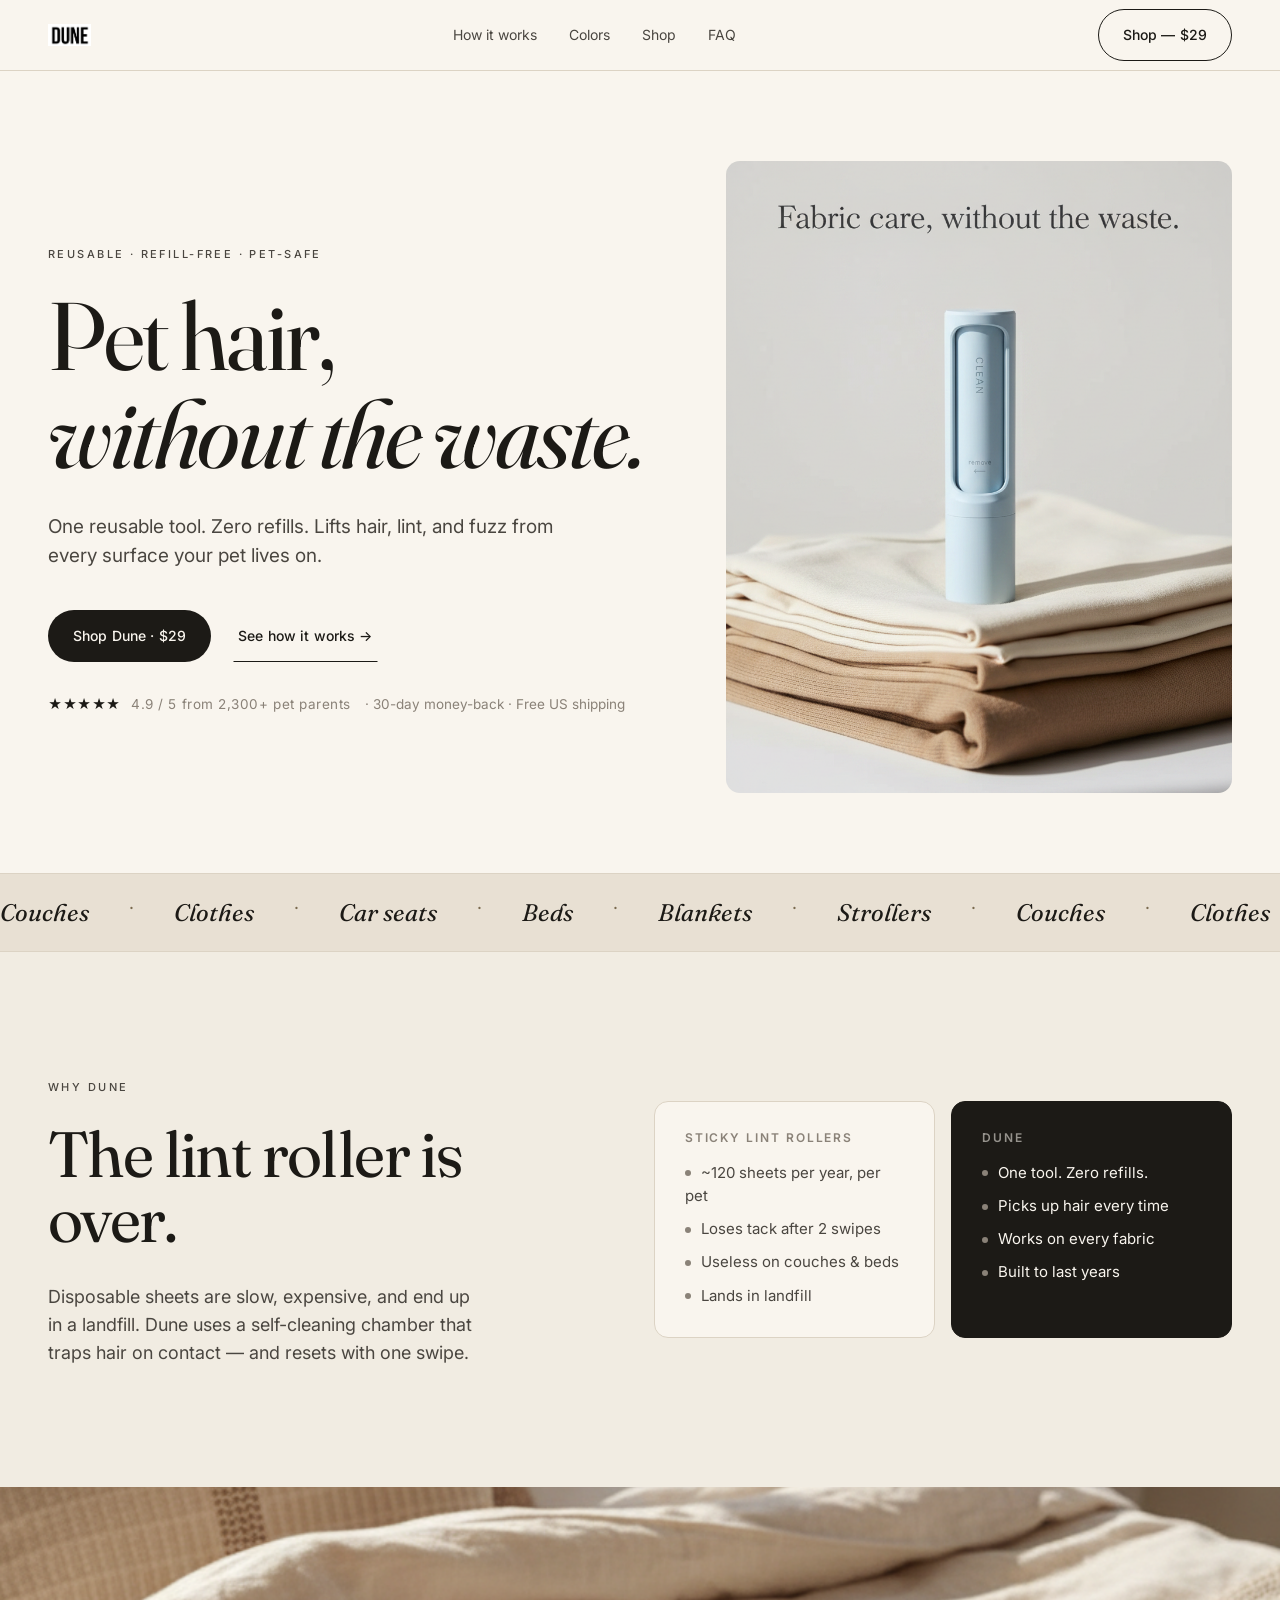
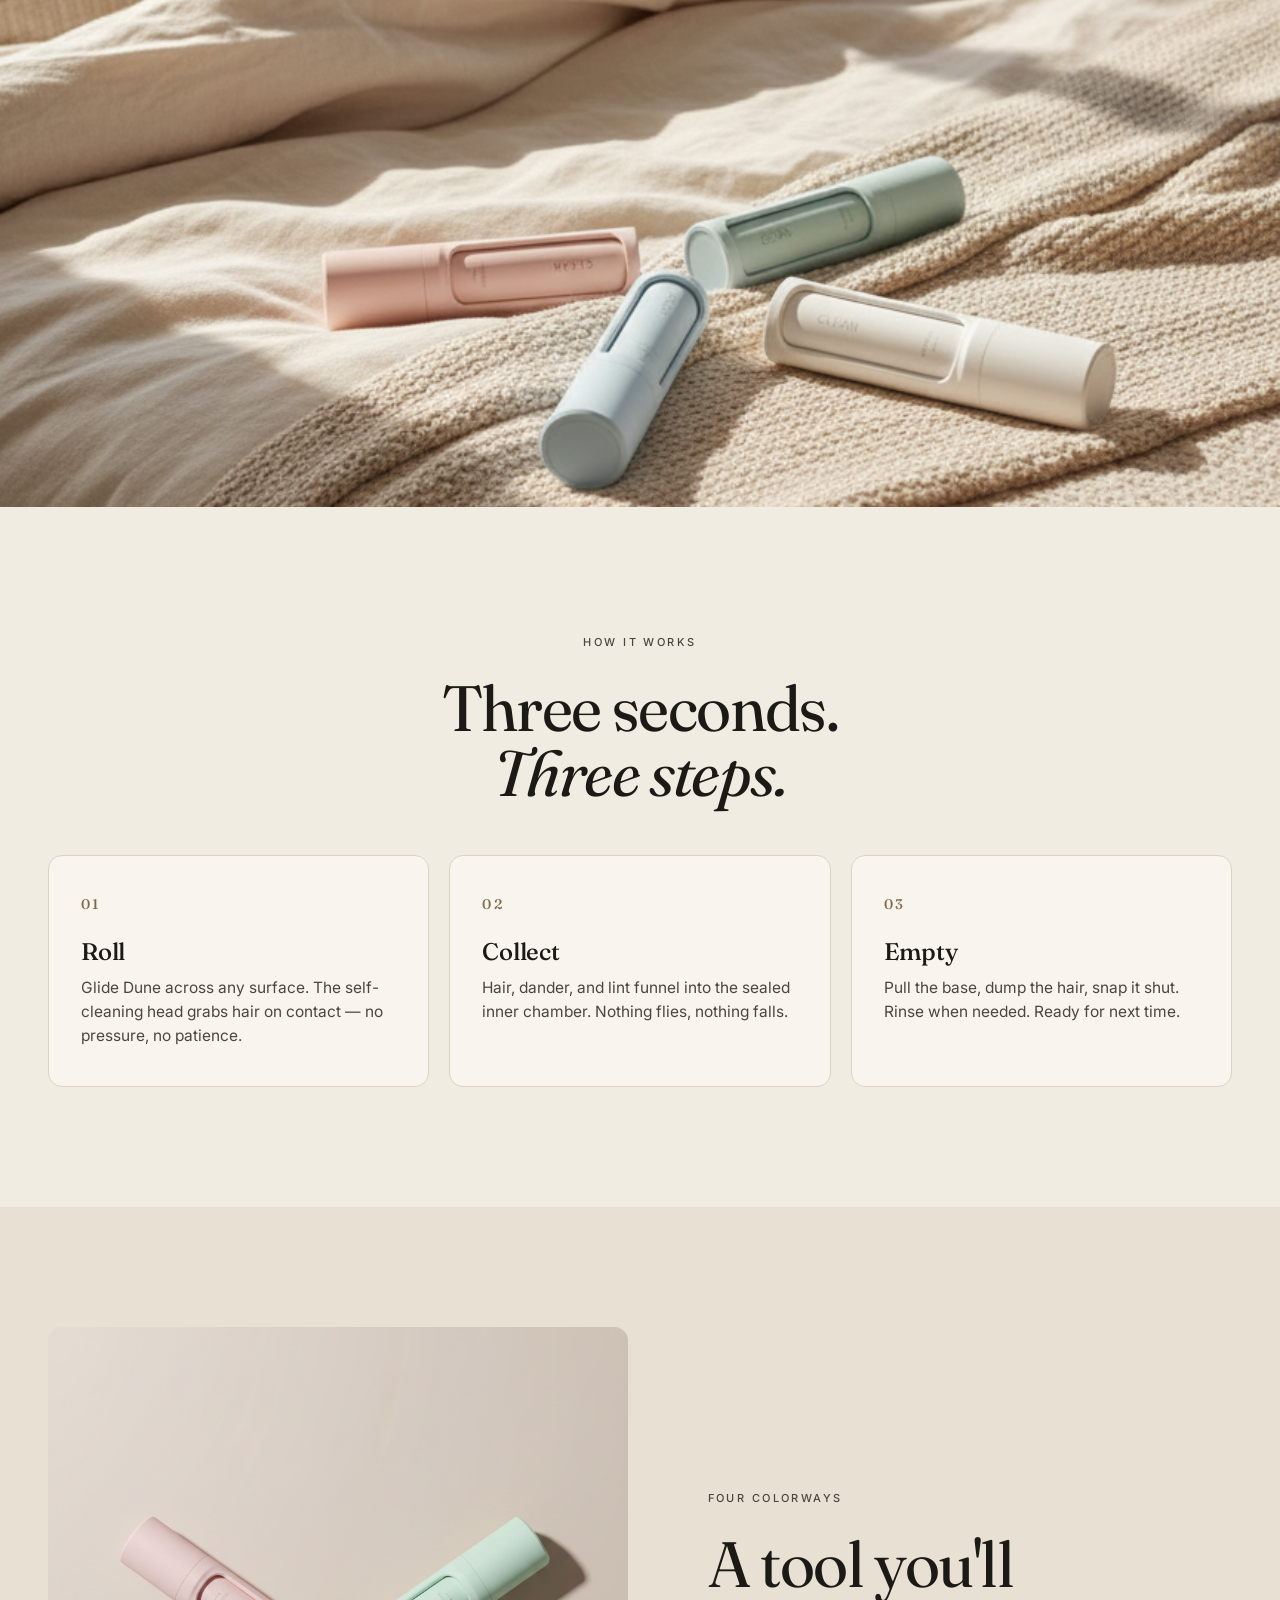
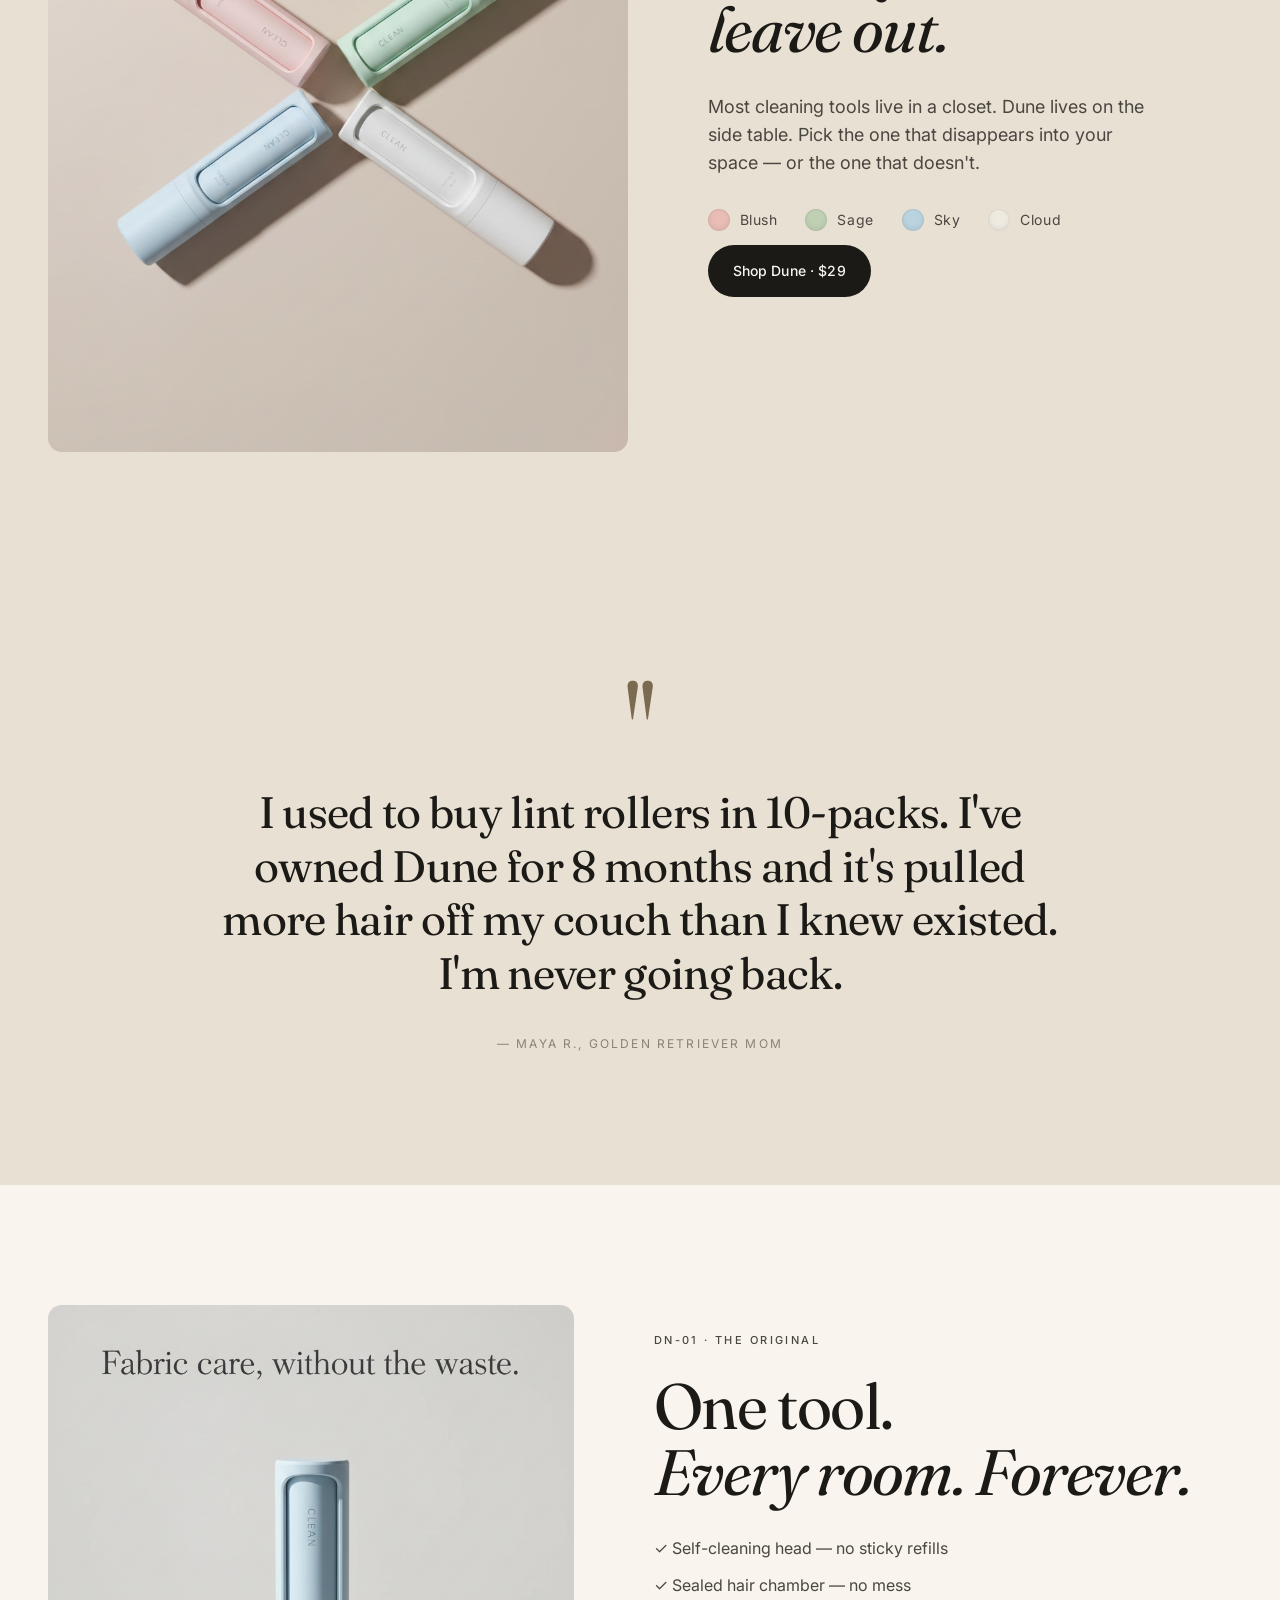
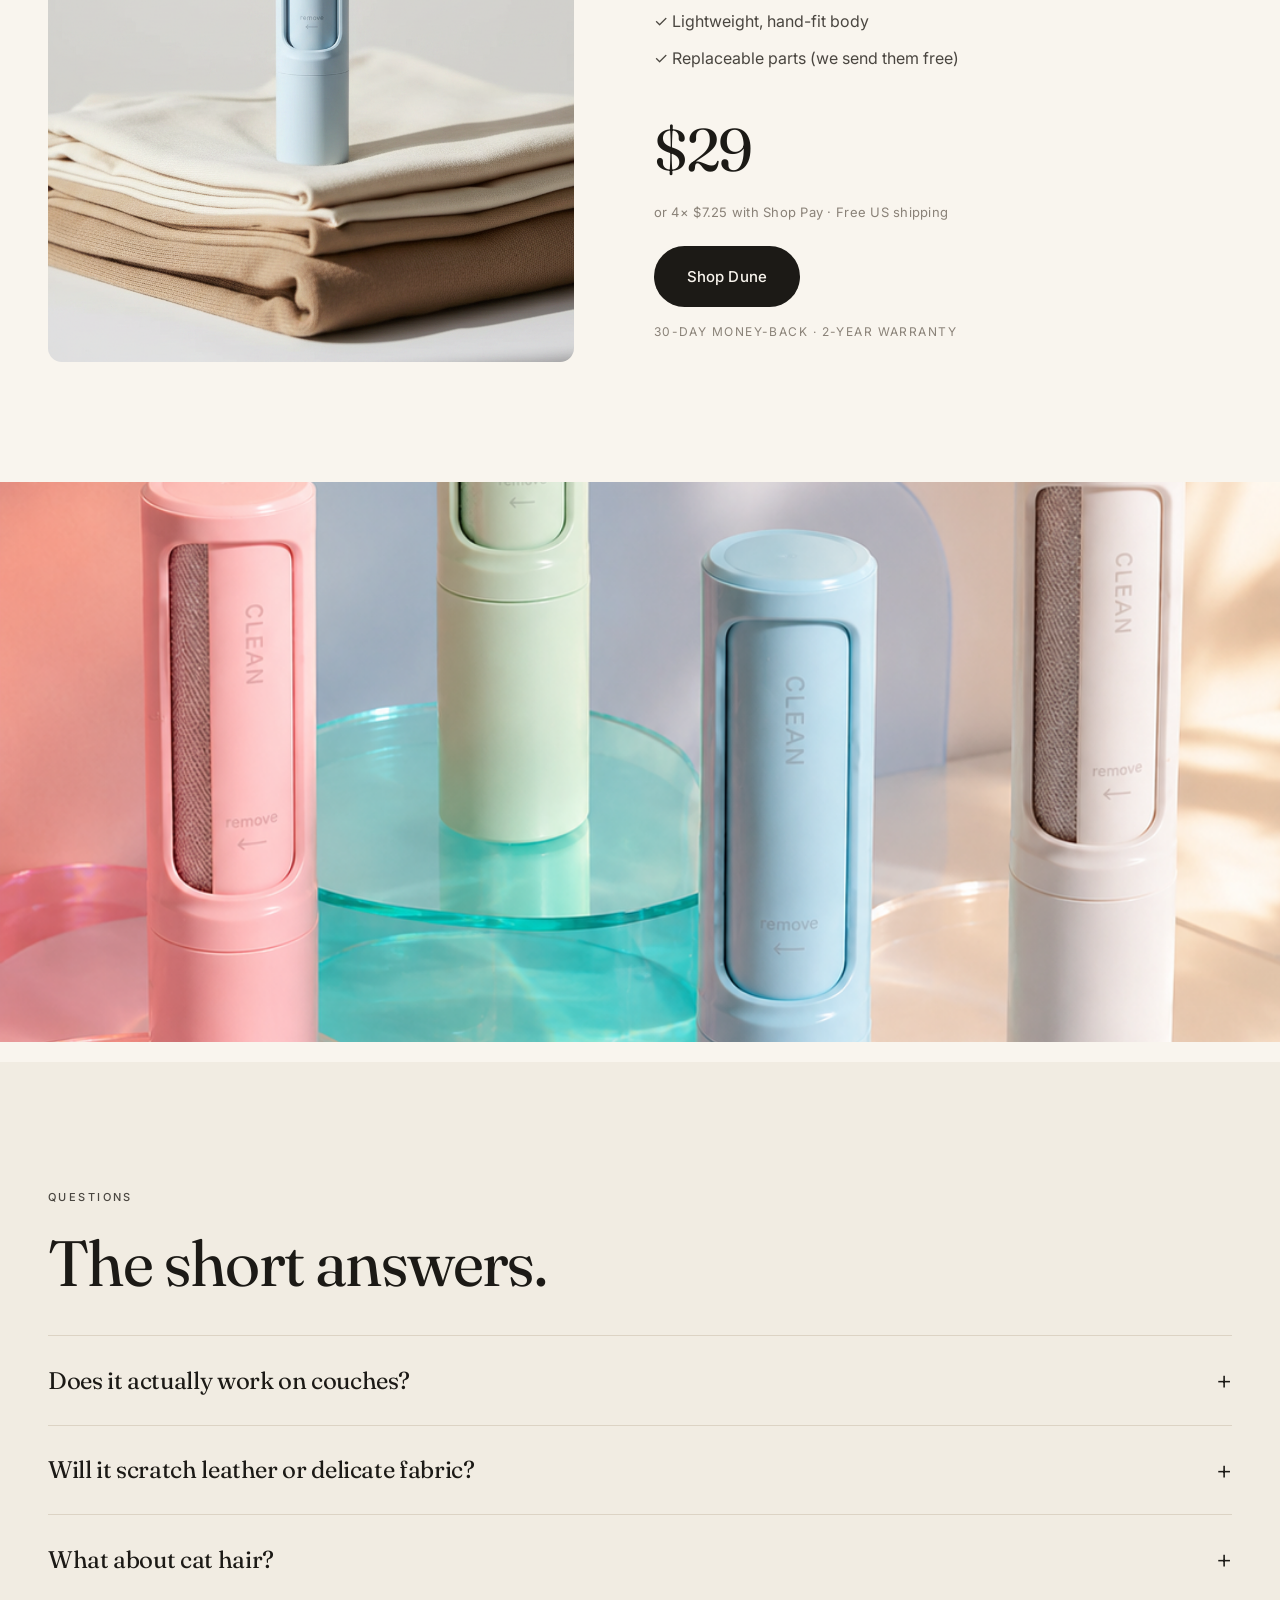
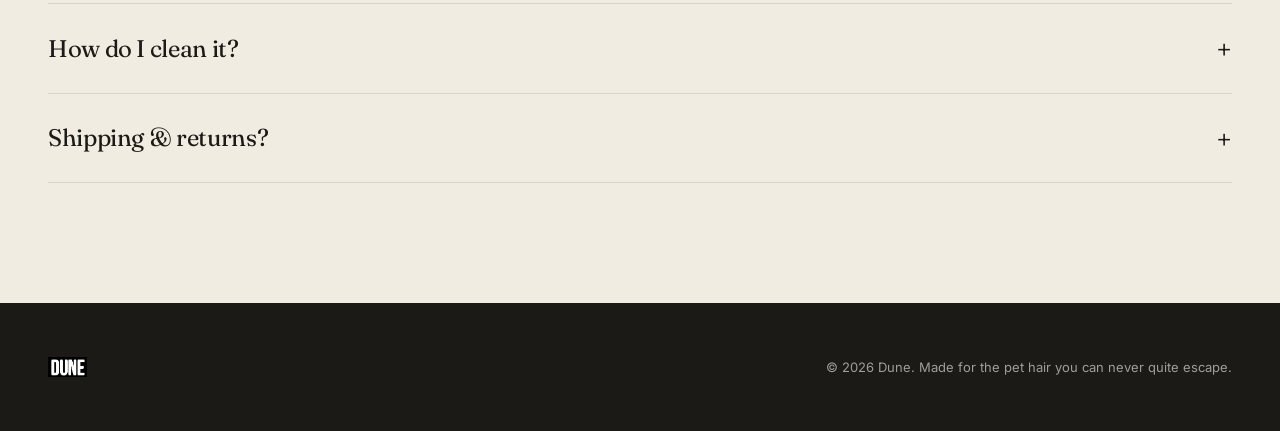
==== commit bf701133: "Lander uses product-only photography (PROD ONLY set)" ====
--- a/index.html
+++ b/index.html
@@ -4,15 +4,15 @@
 <meta charset="utf-8" />
 <meta name="viewport" content="width=device-width,initial-scale=1" />
 <title>Dune — The reusable pet hair remover</title>
-<meta name="description" content="Lift dog hair, dander, and lint from couches, clothes, car seats, and beds. One reusable tool. Zero refills." />
+<meta name="description" content="Lift pet hair, lint, and fuzz from couches, clothes, car seats, and beds. One reusable tool. Zero refills." />
 <meta property="og:title" content="Dune — Reusable pet hair remover" />
-<meta property="og:description" content="One reusable tool. Zero refills. Lift pet hair from anywhere." />
+<meta property="og:description" content="One reusable tool. Zero refills." />
 <meta property="og:image" content="img/hero.png" />
 <meta name="theme-color" content="#f3ede2" />
+<link rel="icon" type="image/png" href="img/logo-sm.png" />
 <link rel="preconnect" href="https://fonts.googleapis.com">
 <link rel="preconnect" href="https://fonts.gstatic.com" crossorigin>
 <link href="https://fonts.googleapis.com/css2?family=Fraunces:opsz,wght@9..144,400;9..144,500;9..144,600&family=Inter:wght@400;500;600&display=swap" rel="stylesheet">
-<link rel="icon" type="image/png" href="img/logo-sm.png" />
 <link rel="stylesheet" href="styles.css" />
 </head>
 <body>
@@ -22,8 +22,8 @@
     <a href="#" class="brand"><img src="img/logo.png" alt="Dune" /></a>
     <nav class="nav__links" aria-label="Primary">
       <a href="#how">How it works</a>
-      <a href="#uses">Where to use</a>
       <a href="#colors">Colors</a>
+      <a href="product.html">Shop</a>
       <a href="#faq">FAQ</a>
     </nav>
     <a href="product.html" class="btn btn--ghost">Shop — $29</a>
@@ -37,7 +37,7 @@
       <div class="hero__copy">
         <span class="eyebrow">Reusable · Refill-free · Pet-safe</span>
         <h1>Pet hair,<br/><em>without the waste.</em></h1>
-        <p class="lede">Lift dog hair, lint, and fuzz from couches, clothes, car seats, and beds with one reusable tool — designed to live where your pet does.</p>
+        <p class="lede">One reusable tool. Zero refills. Lifts hair, lint, and fuzz from every surface your pet lives on.</p>
         <div class="cta">
           <a href="product.html" class="btn btn--primary">Shop Dune · $29</a>
           <a href="#how" class="btn btn--text">See how it works →</a>
@@ -48,7 +48,7 @@
         </ul>
       </div>
       <div class="hero__art">
-        <img src="img/hero.png" alt="Golden retriever napping on a couch with the Dune pet hair remover beside her" />
+        <img src="img/hero.png" alt="Dune pet hair remover resting on folded fabric" />
       </div>
     </div>
   </section>
@@ -89,29 +89,8 @@
     </div>
   </section>
 
-  <section id="uses" class="uses">
-    <div class="wrap">
-      <span class="eyebrow">Where to use</span>
-      <h2>Made for every place your pet lives.<br/><em>Which is everywhere.</em></h2>
-      <div class="uses__grid">
-        <figure class="use">
-          <img src="img/use-clothes.png" alt="Person using Dune on a black t-shirt" />
-          <figcaption>Clothing</figcaption>
-        </figure>
-        <figure class="use">
-          <img src="img/hero.png" alt="Golden retriever on a couch with the roller" />
-          <figcaption>Couches</figcaption>
-        </figure>
-        <figure class="use">
-          <img src="img/use-car.png" alt="Hand using the Dune on a black car seat covered in pet hair" />
-          <figcaption>Car seats</figcaption>
-        </figure>
-        <figure class="use">
-          <img src="img/use-bed.png" alt="Three Dune rollers in pastel colors on a cream knit bedspread" />
-          <figcaption>Beds & blankets</figcaption>
-        </figure>
-      </div>
-    </div>
+  <section class="bedshot">
+    <img src="img/bed.png" alt="Three Dune rollers in pastel colors on a cream knit bedspread" />
   </section>
 
   <section id="how" class="how">
@@ -141,7 +120,7 @@
   <section id="colors" class="colors">
     <div class="wrap colors__grid">
       <div class="colors__art">
-        <img src="img/colors.png" alt="Dune in four colorways: blush pink, sage green, sky blue, and cloud white" />
+        <img src="img/colors.png" alt="Dune in four colorways: blush, sage, sky, and cloud" />
       </div>
       <div class="colors__copy">
         <span class="eyebrow">Four colorways</span>
@@ -153,6 +132,7 @@
           <li><span class="sw sw--sky"></span>Sky</li>
           <li><span class="sw sw--cloud"></span>Cloud</li>
         </ul>
+        <a href="product.html" class="btn btn--primary" style="margin-top:14px">Shop Dune · $29</a>
       </div>
     </div>
   </section>
@@ -168,10 +148,10 @@
   <section id="buy" class="buy">
     <div class="wrap buy__grid">
       <div class="buy__art">
-        <img src="img/product.png" alt="Dune pet hair remover on neatly folded fabric" />
+        <img src="img/product.png" alt="Dune pet hair remover, full body view" />
       </div>
       <div class="buy__copy">
-        <span class="eyebrow">FA-01 · The original</span>
+        <span class="eyebrow">DN-01 · The original</span>
         <h2>One tool.<br/><em>Every room. Forever.</em></h2>
         <ul class="features">
           <li>✓ Self-cleaning head — no sticky refills</li>
@@ -183,14 +163,14 @@
           <span class="price__amount">$29</span>
           <span class="price__sub">or 4× $7.25 with Shop Pay · Free US shipping</span>
         </div>
-        <a href="#" class="btn btn--primary btn--lg">Add to cart</a>
+        <a href="product.html" class="btn btn--primary btn--lg">Shop Dune</a>
         <p class="guarantee">30-day money-back · 2-year warranty</p>
       </div>
     </div>
   </section>
 
   <section class="studio">
-    <img src="img/studio.png" alt="Dune in four colorways displayed on acrylic stands" />
+    <img src="img/studio.png" alt="Dune in four colorways on acrylic display stands" />
   </section>
 
   <section id="faq" class="faq">
--- a/styles.css
+++ b/styles.css
@@ -113,6 +113,10 @@
 .sw--sky{background:#b9d3df}
 .sw--cloud{background:#efeae0}
 @media (max-width:900px){.colors__grid{grid-template-columns:1fr;gap:40px}}
+
+/* Bed shot full-bleed */
+.bedshot{background:var(--cream)}
+.bedshot img{width:100%;max-height:620px;object-fit:cover;display:block}
 
 /* Studio full-bleed */
 .studio{background:var(--cream);padding:0 0 20px}
